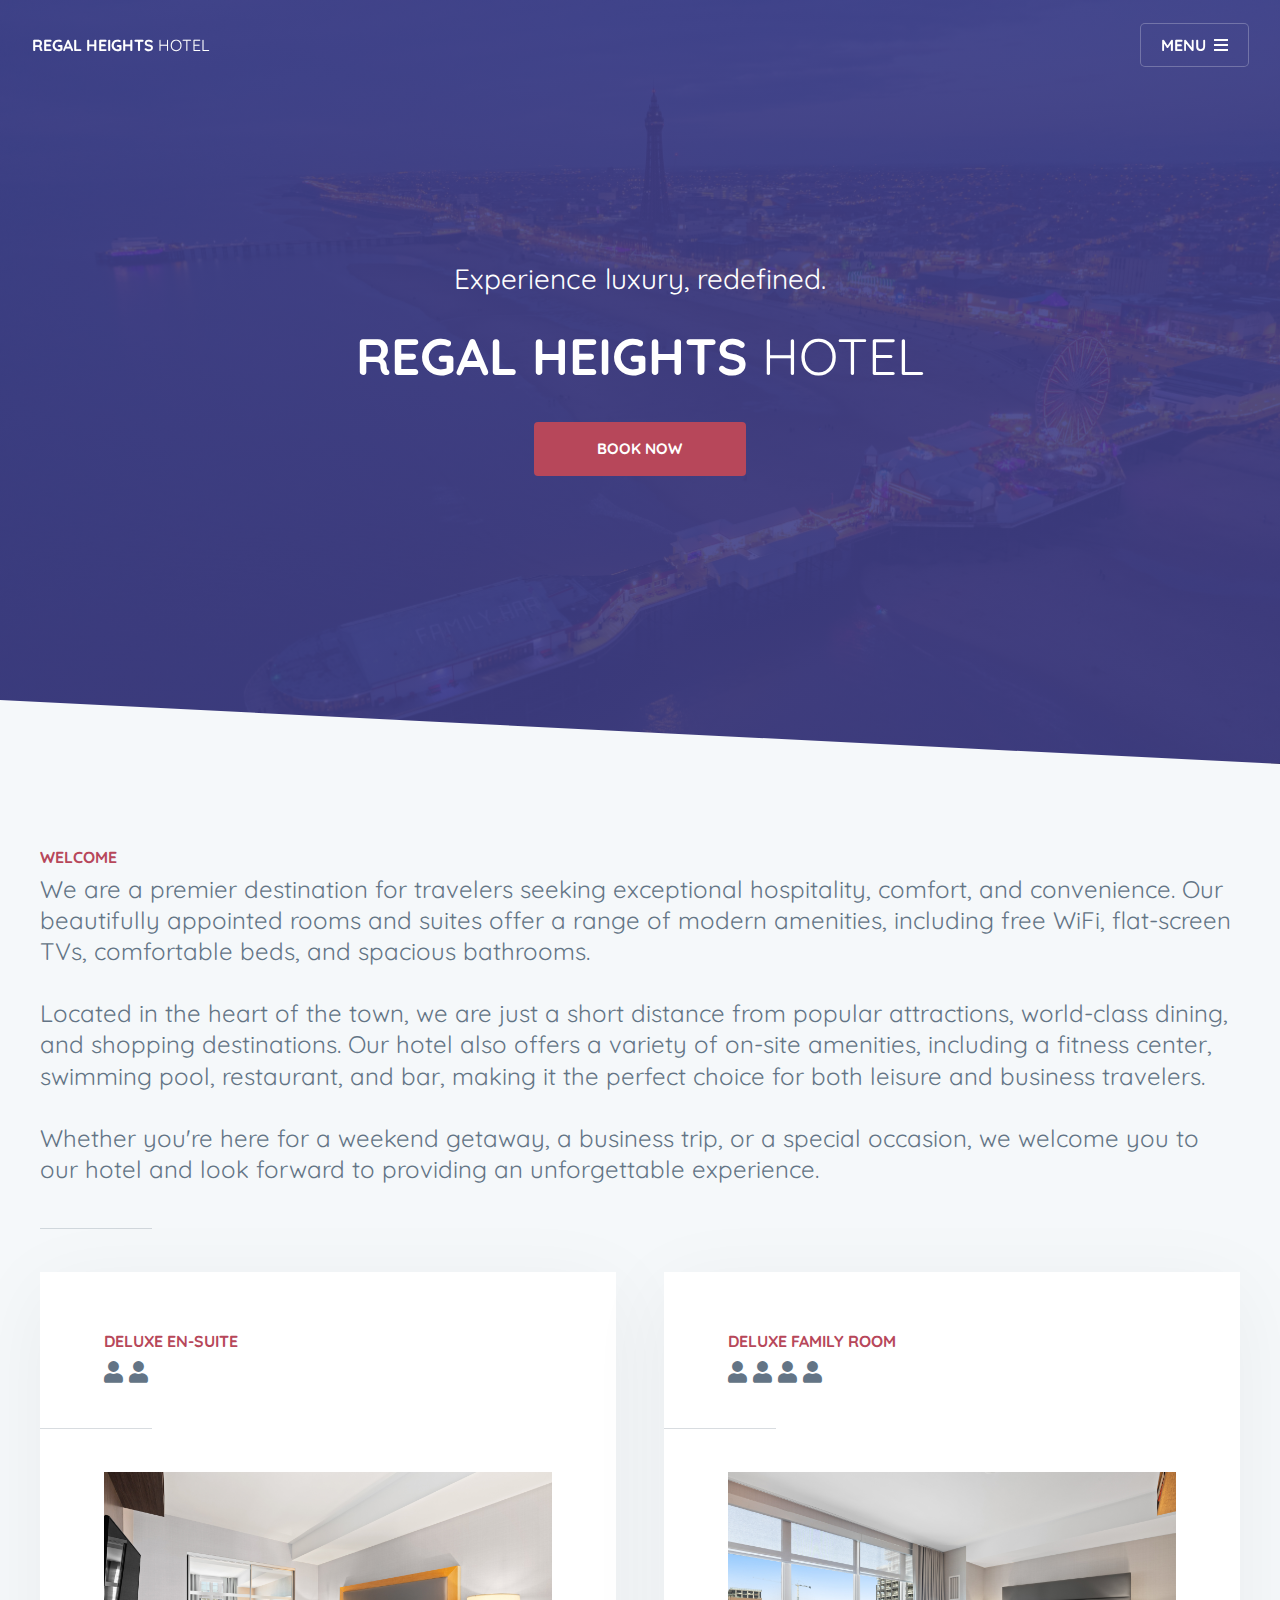
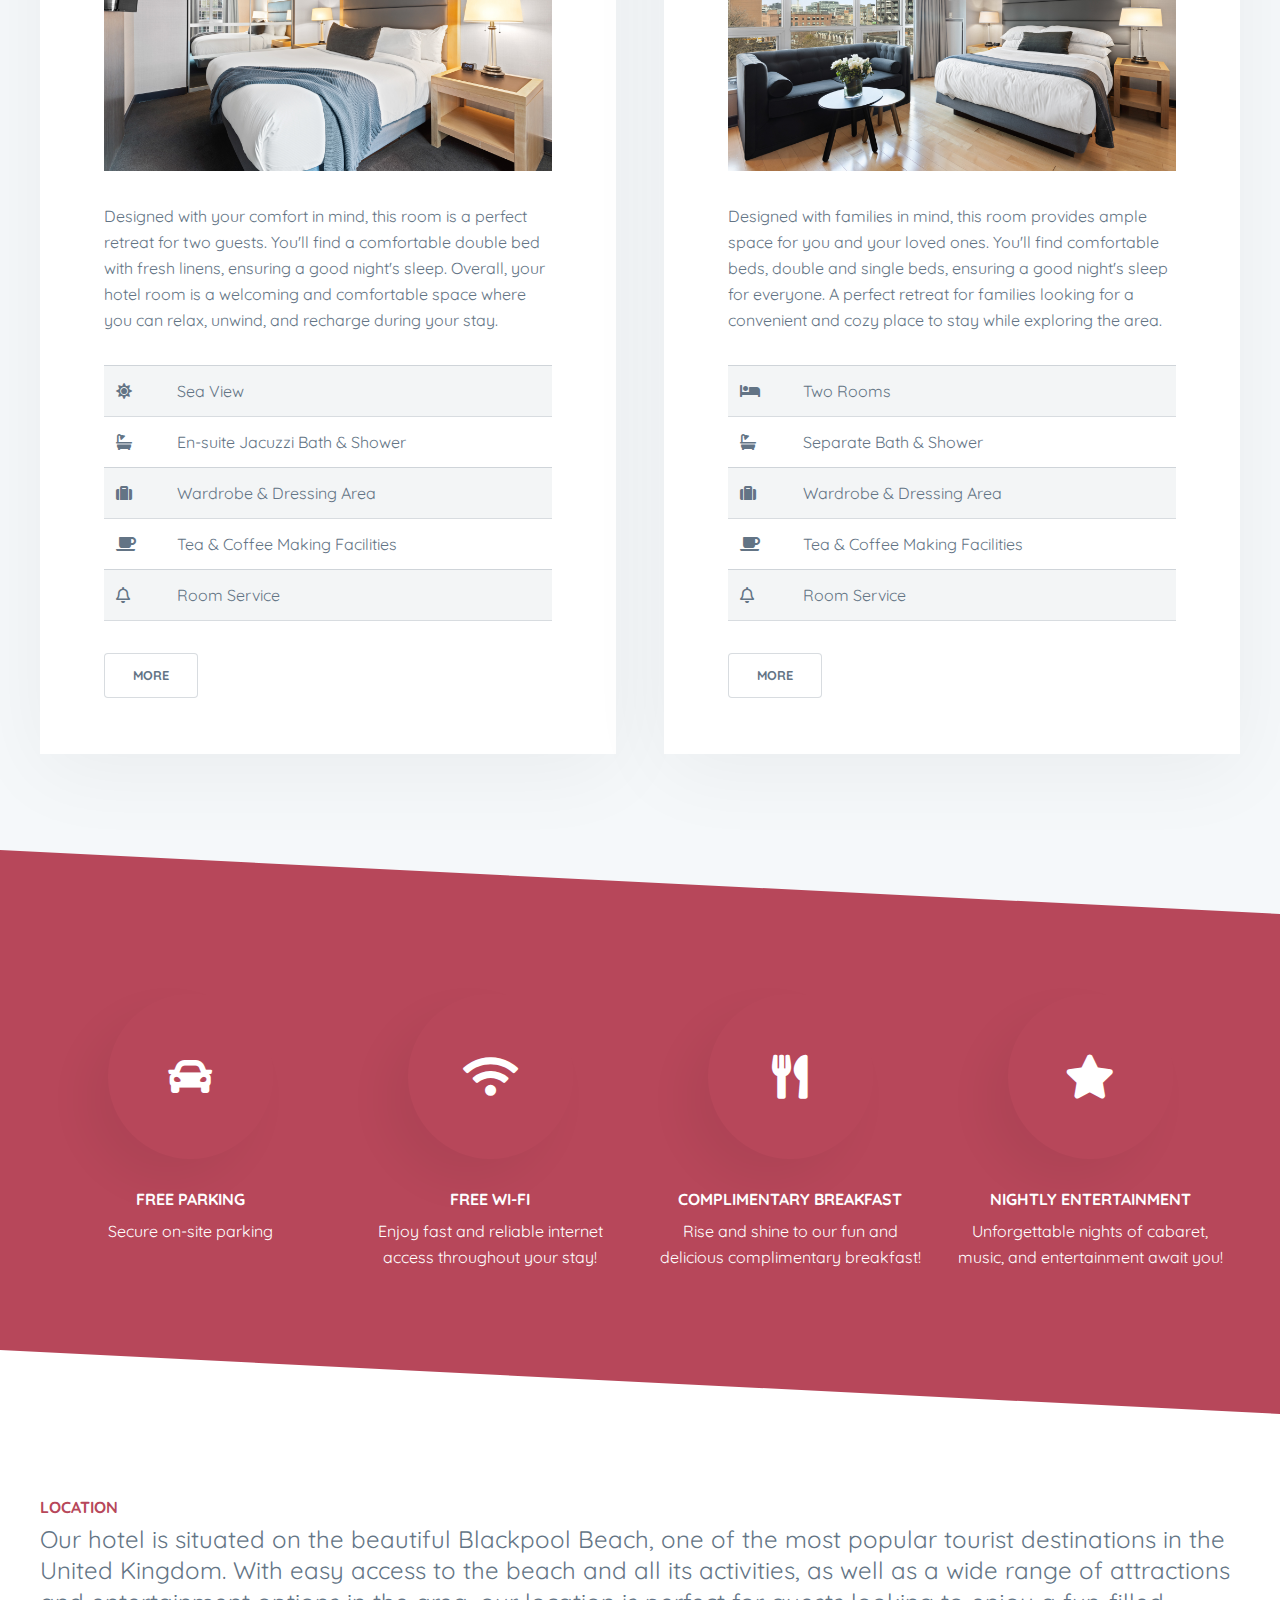
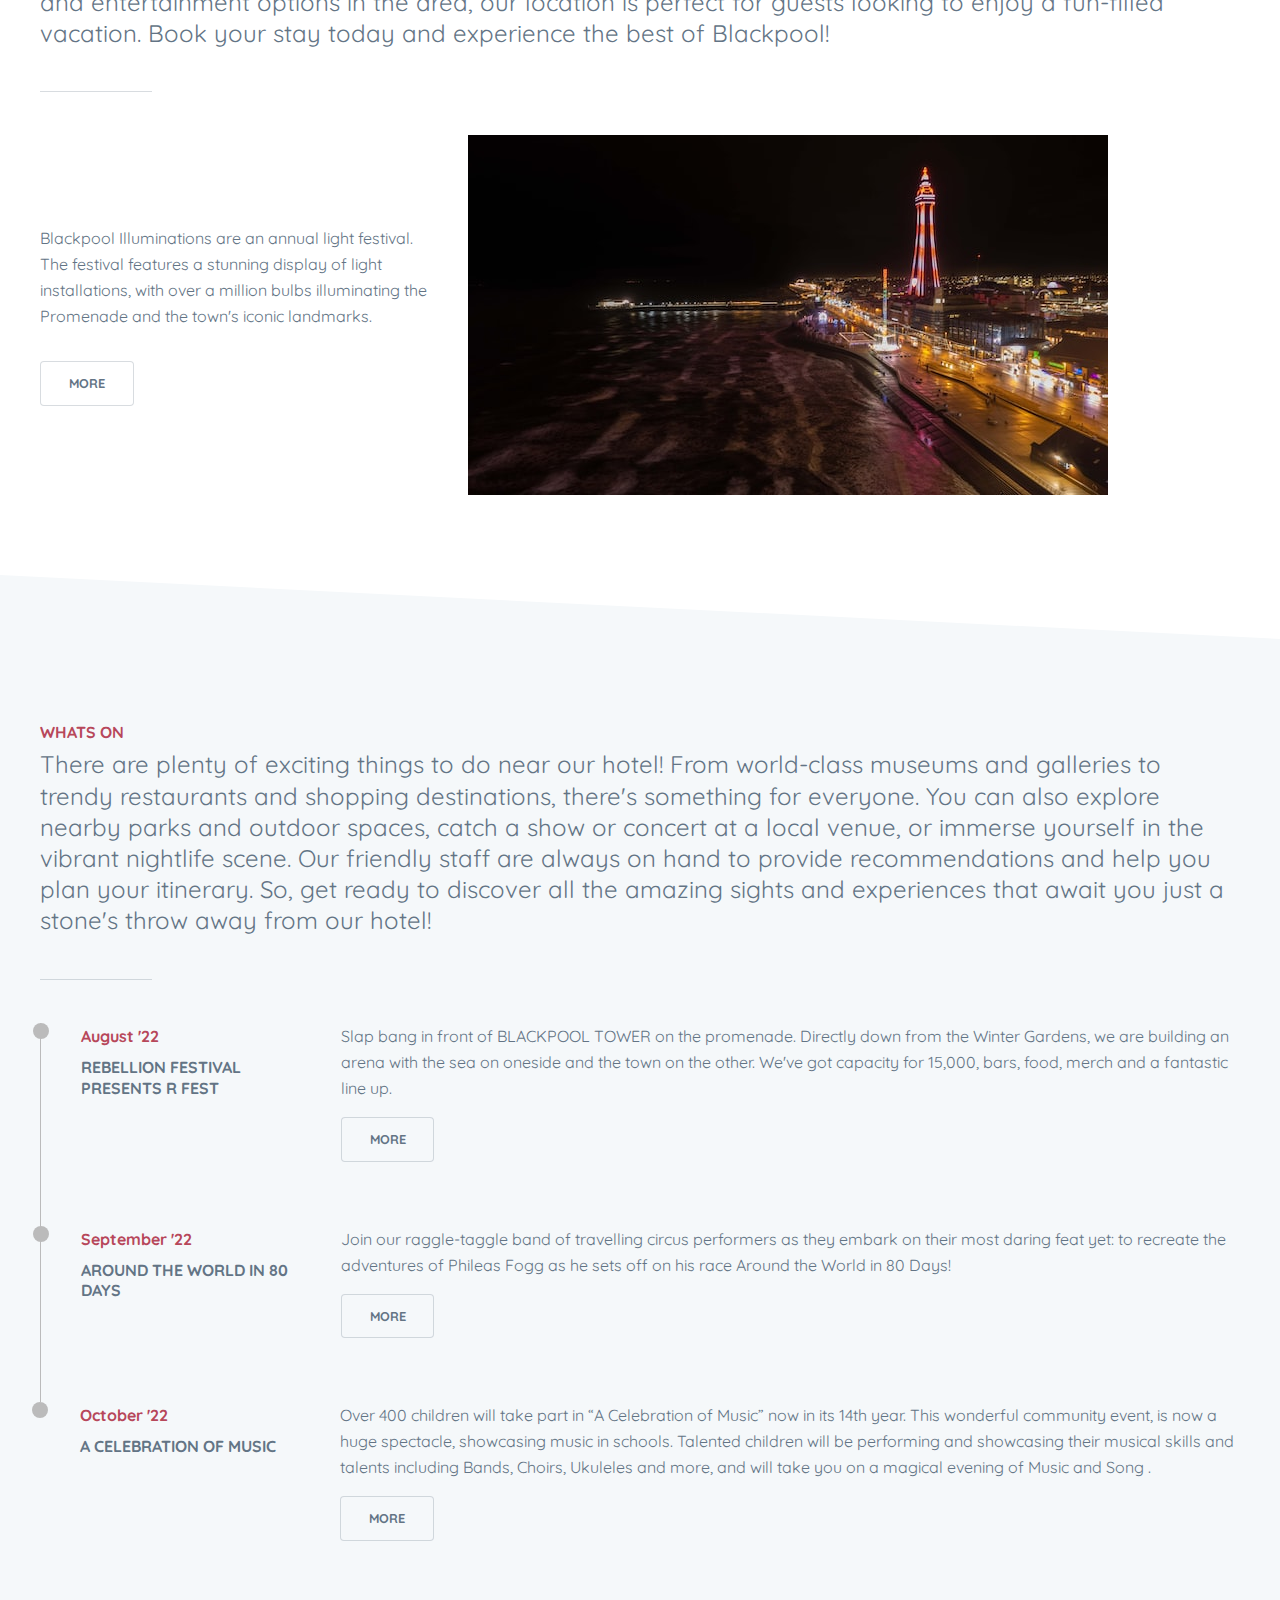
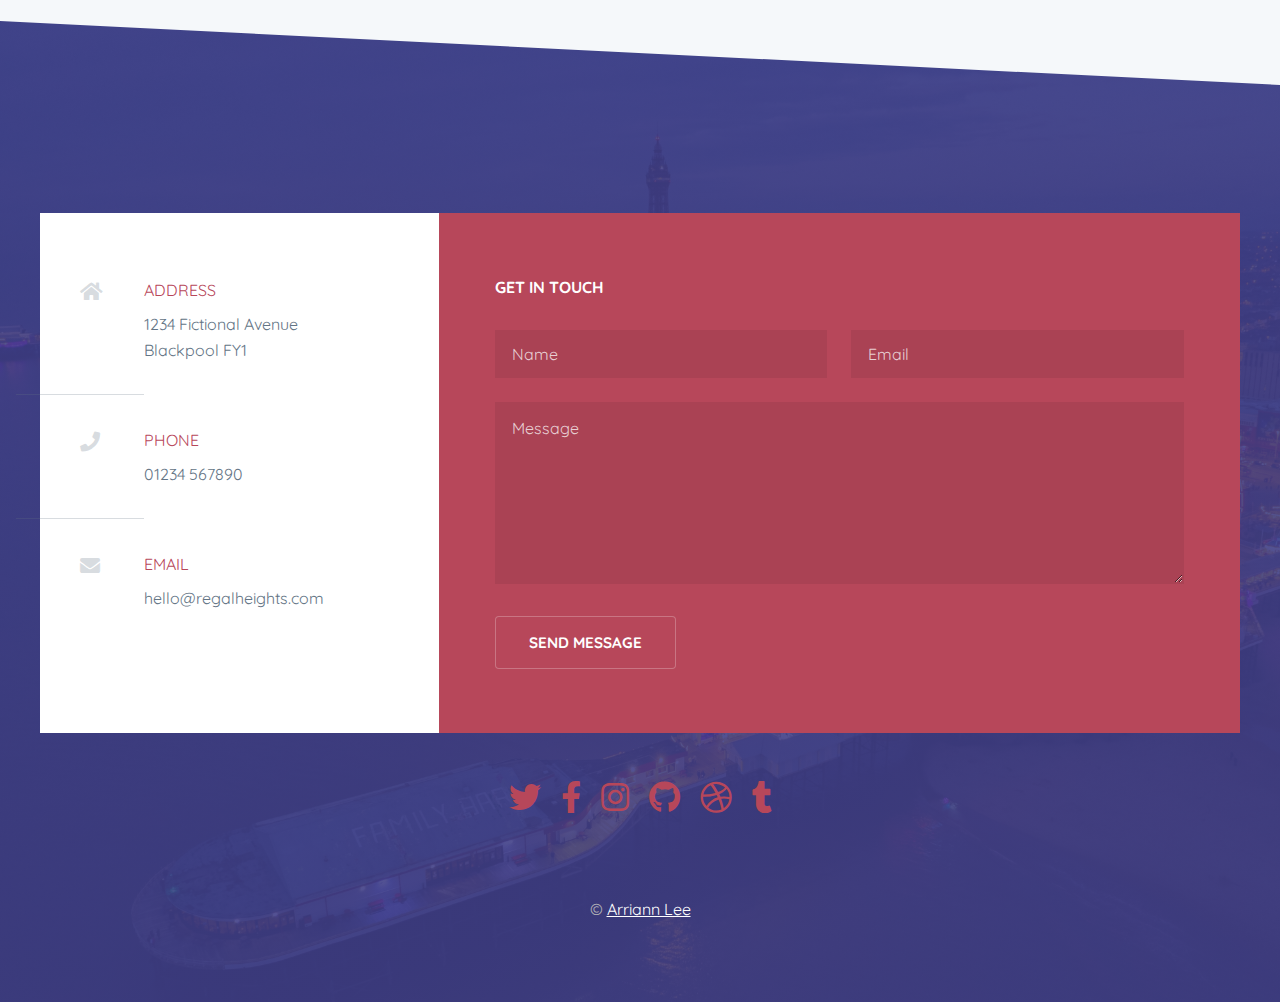
==== index.html @ 554de5b3 "Problem with original commit, updated" ====
<!DOCTYPE HTML>
<html>
	<head>
		<title>Regal Heights Hotel</title>
		<meta charset="utf-8" />
		<meta name="viewport" content="width=device-width, initial-scale=1, user-scalable=no" />
        <meta name="description" content="Discover the ultimate luxury escape at the Regla Heights Hotel. Immerse yourself in the comfort of our spacious rooms, indulge in world-class dining experiences, and unwind in our serene spa. Located in the heart of Blackpool, our hotel offers easy access to local attractions and landmarks. Book your stay today and let us create a memorable experience for you.">
        <link rel="apple-touch-icon" sizes="180x180" href="images/favicon_regalhotel/apple-touch-icon.png">
        <link rel="icon" type="image/png" sizes="32x32" href="images/favicon_regalhotel/favicon-32x32.png">
        <link rel="icon" type="image/png" sizes="16x16" href="images/favicon_regalhotel/favicon-16x16.png">
        <link rel="manifest" href="/site.webmanifest">
		<link rel="stylesheet" href="assets/css/main.css" />
	</head>
	<body class="is-preload">

		<!-- Page wrapper -->
			<div id="page-wrapper">

				<!-- Header -->
					<header id="header" class="alt">
						<span class="logo"><a href="index.html">REGAL HEIGHTS</a> <span>hotel</span></span>
						<a href="#menu">Menu</a>
					</header>

				<!-- Nav -->
					<nav id="menu">
						<div class="inner">
							<h2>Menu</h2>
							<ul class="links">
								<li><a href="index.html">Home</a></li>
								<li><a href="rooms.html">Rooms</a></li>
								<li><a href="#footer">Contact</a></li>
							</ul>
							<a class="close">Close</a>
						</div>
					</nav>

				<!-- Banner -->
					<section id="banner">
						<div class="inner">
							<p>Experience luxury, redefined.</p>
                            <h1><span class="logoStrong">REGAL HEIGHTS</span> HOTEL</h1>
							<ul class="actions special">
								<li><a href="rooms.html" class="button large primary scrolly">Book Now</a></li>
							</ul>
						</div>
					</section>
                    
				<!-- One -->
					<section id="one" class="wrapper style2">
						<div class="inner">
                            <div class="inner">
							<header class="major">
								<p>Welcome</p>
								<h2>We are a premier destination for travelers seeking exceptional hospitality, comfort, 
                                and convenience. Our beautifully appointed rooms and suites offer a range of modern amenities,
                                including free WiFi, flat-screen TVs, comfortable beds, and spacious bathrooms.
                                <br />
                                <br />
                                Located in the heart of the town, we are just a short distance from popular attractions, 
                                world-class dining, and shopping destinations. Our hotel also offers a variety of on-site 
                                amenities, including a fitness center, swimming pool, restaurant, and bar, making it the perfect 
                                choice for both leisure and business travelers.
                                <br />
                                <br />
                                Whether you're here for a weekend getaway, a business trip, or a special occasion, we welcome
                                you to our hotel and look forward to providing an unforgettable experience.</h2>
							</header>
							<section class="spotlights">
								<article>
									<header class="major">
										<p>Deluxe en-suite</p>
										<h3><span class="icon solid fa-user"></span> <span class="icon solid fa-user"></span></h3>
									</header>
                                    <div class="col-4"><span class="image fit"><img src="images/doublebedroom.jpg" alt="" /></span></div>
									<p>Designed with your comfort in mind, this room is a perfect retreat for two guests. You'll find a comfortable double bed with fresh linens, ensuring a good night's sleep. Overall, your hotel room is a welcoming and comfortable space where you can relax, unwind, and recharge during your stay.</p>
									<table>
                                        <tbody>
                                            <tr>
                                                <td><span class="icon solid fa-sun"></span></td>
                                                <td>Sea View</td>
                                                <td></td>
                                            </tr>
                                            <tr>
                                                <td><span class="icon solid fa-bath"></span></td>
                                                <td>En-suite Jacuzzi Bath & Shower</td>
                                                <td></td>
                                            </tr>
                                            <tr>
                                                <td><span class="icon solid fa-suitcase"></span></td>
                                                <td>Wardrobe & Dressing Area</td>
                                                <td></td>
                                            </tr>
                                            <tr>
                                                <td><span class="icon solid fa-coffee"></span></td>
                                                <td>Tea & Coffee Making Facilities</td>
                                                <td></td>
                                            </tr>
                                            <tr>
                                                <td><span class="icon regular fa-bell"></span></td>
                                                <td>Room Service</td>
                                                <td></td>
                                            </tr>
                                        </tbody>
                                    </table>
                                    <ul class="actions">
										<li><a href="#" class="button">More</a></li>
									</ul>
								</article>
                                <article>
									<header class="major">
										<p>Deluxe Family Room</p>
										<h3><span class="icon solid fa-user"></span> <span class="icon solid fa-user"></span> <span class="icon solid fa-user"></span> <span class="icon solid fa-user"></span></h3>
									</header>
                                    <div class="col-4"><span class="image fit"><img src="images/familybedroom.jpg" alt="" /></span></div>

									<p>Designed with families in mind, this room provides ample space for you and your loved ones. You'll find comfortable beds, double and single beds, ensuring a good night's sleep for everyone. A perfect retreat for families looking for a convenient and cozy place to stay while exploring the area.</p>
									<table>
                                        <tbody>
                                            <tr>
                                                <td><span class="icon solid fa-bed"></span></td>
                                                <td>Two Rooms</td>
                                                <td></td>
                                            </tr>
                                            <tr>
                                                <td><span class="icon solid fa-bath"></span></td>
                                                <td>Separate Bath & Shower</td>
                                                <td></td>
                                            </tr>
                                            <tr>
                                                <td><span class="icon solid fa-suitcase"></span></td>
                                                <td>Wardrobe & Dressing Area</td>
                                                <td></td>
                                            </tr>
                                            <tr>
                                                <td><span class="icon solid fa-coffee"></span></td>
                                                <td>Tea & Coffee Making Facilities</td>
                                                <td></td>
                                            </tr>
                                            <tr>
                                                <td><span class="icon regular fa-bell"></span></td>
                                                <td>Room Service</td>
                                                <td></td>
                                            </tr>
                                        </tbody>
                                    </table>
                                    <ul class="actions">
										<li><a href="#" class="button">More</a></li>
									</ul>
								</article>
							</section>
						</div>
					</section>

				<!-- Two -->
					<section id="two" class="wrapper style1 special">
						<div class="inner">
							<ul class="features">
								<li>
									<span class="icon major solid fa-car"></span>
									<h4>Free Parking</h4>
									<p>Secure on-site parking</p>
								</li>
								<li>
									<span class="icon major solid fa-wifi"></span>
									<h4>Free WI-FI</h4>
									<p>Enjoy fast and reliable internet access throughout your stay!</p>
								</li>
								<li>
									<span class="icon major solid fa-utensils"></span>
									<h4>Complimentary Breakfast</h4>
									<p>Rise and shine to our fun and delicious complimentary breakfast!</p>
								</li>
								<li>
									<span class="icon major solid fa-star"></span>
									<h4>Nightly Entertainment</h4>
									<p>Unforgettable nights of cabaret, music, and entertainment await you!</p>
							</ul>
						</div>
					</section>

				<!-- Three -->
					<section id="three" class="wrapper">
						<div class="inner">
							<header class="major alt">
								<p>Location</p>
								<h2>Our hotel is situated on the beautiful Blackpool Beach, one of the most popular tourist destinations in the United Kingdom. With easy access to the beach and all its activities, as well as a wide range of attractions and entertainment options in the area, our location is perfect for guests looking to enjoy a fun-filled vacation. Book your stay today and experience the best of Blackpool!</h2>
							</header>
							<section class="posts">
								<article>
									<span class="image "><img src="images/illuminations.jpg" alt=""></span>
									<div class="content">
										<p>Blackpool Illuminations are an annual light festival. The festival features a stunning display of light installations, with over a million bulbs illuminating the Promenade and the town's iconic landmarks.</p>
										<ul class="actions">
											<li><a href="#" class="button">More</a></li>
										</ul>
									</div>
								</article>
							</section>
						</div>
					</section>

				<!-- Four -->
					<section id="four" class="wrapper style2 alt">
						<div class="inner">
							<header class="major">
								<p>WHATS ON</p>
								<h2>There are plenty of exciting things to do near our hotel! From world-class museums and galleries to trendy restaurants and shopping destinations, there's something for everyone. You can also explore nearby parks and outdoor spaces, catch a show or concert at a local venue, or immerse yourself in the vibrant nightlife scene. Our friendly staff are always on hand to provide recommendations and help you plan your itinerary. So, get ready to discover all the amazing sights and experiences that await you just a stone's throw away from our hotel!</h2>
							</header>
							<section class="timeline">
								<section>
									<header>
										<p>August '22</p>
										<h4>Rebellion Festival Presents R Fest</h4>
									</header>
									<div class="content">
										<p>Slap bang in front of BLACKPOOL TOWER on the promenade. Directly down from the Winter Gardens, we are building an arena with the sea on oneside and the town on the other. We've got capacity for 15,000, bars, food, merch and a fantastic line up.</p>
										<ul class="actions">
											<li><a href="#" class="button">More</a></li>
										</ul>
									</div>
								</section>
								<section>
									<header>
										<p>September '22</p>
										<h4>Around the World in 80 Days</h4>
									</header>
									<div class="content">
										<p>Join our raggle-taggle band of travelling circus performers as they embark on their most daring feat yet: to recreate the adventures of Phileas Fogg as he sets off on his race Around the World in 80 Days!</p>
										<ul class="actions">
											<li><a href="#" class="button">More</a></li>
										</ul>
									</div>
								</section>
								<section>
									<header>
										<p>October '22</p>
										<h4>A Celebration of Music</h4>
									</header>
									<div class="content">
										<p>Over 400 children will take part in “A Celebration of Music” now in its 14th year. This wonderful community event, is now a huge spectacle, showcasing music in schools. Talented children will be performing and showcasing their musical skills and talents including Bands, Choirs, Ukuleles and more, and will take you on a magical evening of Music and Song .</p>
										<ul class="actions">
											<li><a href="#" class="button">More</a></li>
										</ul>
									</div>
								</section>
							</section>
						</div>
					</section>

				<!-- Footer -->
					<footer id="footer">
						<div class="inner">
							<ul class="contact">
								<li class="icon solid fa-home">
									<strong>Address</strong>
									1234 Fictional Avenue<br>Blackpool FY1 
								</li>
								<li class="icon solid fa-phone">
									<strong>Phone</strong>
									01234 567890
								</li>
								<li class="icon solid fa-envelope">
									<strong>Email</strong>
									hello@regalheights.com
								</li>
							</ul>
							<form action="#" method="post">
								<h4>Get in touch</h4>
								<div class="fields">
									<div class="field half">
										<label for="name">Name</label>
										<input name="name" id="name" type="text" placeholder="Name">
									</div>
									<div class="field half">
										<label for="email">Email</label>
										<input name="email" id="email" type="email" placeholder="Email">
									</div>
									<div class="field">
										<label for="message">Message</label>
										<textarea name="message" id="message" rows="6" placeholder="Message"></textarea>
									</div>
								</div>
								<ul class="actions">
									<li><input value="Send Message" class="button large" type="submit"></li>
								</ul>
							</form>
						</div>
                        <section class="inner center">
                            <ul class="icons">
                                <li><a href="#" class="icon brands fa-twitter"><span class="label">Twitter</span></a></li>
                                <li><a href="#" class="icon brands fa-facebook-f"><span class="label">Facebook</span></a></li>
                                <li><a href="#" class="icon brands fa-instagram"><span class="label">Instagram</span></a></li>
                                <li><a href="#" class="icon brands fa-github"><span class="label">Github</span></a></li>
                                <li><a href="#" class="icon brands fa-dribbble"><span class="label">Dribbble</span></a></li>
                                <li><a href="#" class="icon brands fa-tumblr"><span class="label">Tumblr</span></a></li>
                            </ul>                            
                        </section>
						<div class="copyright">
							&copy; <a href="https://www.arriannlee.com" class="copywrightColor">Arriann Lee</a>
						</div>
					</footer>
			</div>

		<!-- Scripts -->
			<script src="assets/js/jquery.min.js"></script>
			<script src="assets/js/browser.min.js"></script>
			<script src="assets/js/breakpoints.min.js"></script>
			<script src="assets/js/util.js"></script>
			<script src="assets/js/jquery.scrollex.min.js"></script>
			<script src="assets/js/jquery.scrolly.min.js"></script>
			<script src="assets/js/main.js"></script>

	</body>
</html>
<!-- Photo by <a href="https://unsplash.com/@markmcneillphotography?utm_source=unsplash&utm_medium=referral&utm_content=creditCopyText">Mark mc neill</a> on <a href="https://unsplash.com/s/photos/blackpool-iluminations?utm_source=unsplash&utm_medium=referral&utm_content=creditCopyText">Unsplash</a> -->
---- assets/css/main.css ----
@import url(fontawesome-all.min.css);
@import url("https://fonts.googleapis.com/css?family=Quicksand:400,700");

/*
	Atmosphere by Pixelarity
	pixelarity.com | hello@pixelarity.com
	License: pixelarity.com/license
*/

html, body, div, span, applet, object,
iframe, h1, h2, h3, h4, h5, h6, p, blockquote,
pre, a, abbr, acronym, address, big, cite,
code, del, dfn, em, img, ins, kbd, q, s, samp,
small, strike, strong, sub, sup, tt, var, b,
u, i, center, dl, dt, dd, ol, ul, li, fieldset,
form, label, legend, table, caption, tbody,
tfoot, thead, tr, th, td, article, aside,
canvas, details, embed, figure, figcaption,
footer, header, hgroup, menu, nav, output, ruby,
section, summary, time, mark, audio, video {
	margin: 0;
	padding: 0;
	border: 0;
	font-size: 100%;
	font: inherit;
	vertical-align: baseline;}

article, aside, details, figcaption, figure,
footer, header, hgroup, menu, nav, section {
	display: block;}

body {
	line-height: 1;
}

ol, ul {
	list-style: none;
}

blockquote, q {
	quotes: none;
}

	blockquote:before, blockquote:after, q:before, q:after {
		content: '';
		content: none;
	}

table {
	border-collapse: collapse;
	border-spacing: 0;
}

body {
	-webkit-text-size-adjust: none;
}

mark {
	background-color: transparent;
	color: inherit;
}

input::-moz-focus-inner {
	border: 0;
	padding: 0;
}

input, select, textarea {
	-moz-appearance: none;
	-webkit-appearance: none;
	-ms-appearance: none;
	appearance: none;
}

/* Basic */

	@-ms-viewport {
		width: device-width;
	}

	body {
		-ms-overflow-style: scrollbar;
	}

	@media screen and (max-width: 480px) {

		html, body {
			min-width: 320px;
		}

	}

	html {
		box-sizing: border-box;
	}

	*, *:before, *:after {
		box-sizing: inherit;
	}

	body {
		background: #fff;
	}

		body.is-preload *, body.is-preload *:before, body.is-preload *:after {
			-moz-animation: none !important;
			-webkit-animation: none !important;
			-ms-animation: none !important;
			animation: none !important;
			-moz-transition: none !important;
			-webkit-transition: none !important;
			-ms-transition: none !important;
			transition: none !important;
		}

/* Type */

	body {
		background-color: #fff;
		color: #637485;
	}

	body, input, select, textarea {
		font-family: "Quicksand", Helvetica, sans-serif;
		font-size: 14pt;
		font-weight: 400;
		line-height: 1.625;
	}

		@media screen and (max-width: 1680px) {

			body, input, select, textarea {
				font-size: 12pt;
			}

		}

		@media screen and (max-width: 1280px) {

			body, input, select, textarea {
				font-size: 12pt;
			}

		}

		@media screen and (max-width: 980px) {

			body, input, select, textarea {
				font-size: 12pt;
			}

		}

		@media screen and (max-width: 736px) {

			body, input, select, textarea {
				font-size: 12pt;
			}

		}

		@media screen and (max-width: 480px) {

			body, input, select, textarea {
				font-size: 12pt;
			}

		}

		@media screen and (max-width: 360px) {

			body, input, select, textarea {
				font-size: 11pt;
			}

		}

	a {
		text-decoration: underline;
	}

		a:hover {
			text-decoration: none;
		}

	strong, b, {
		font-weight: 700;
	}

    .logoStrong{
        font-weight: bold;
    }

	em, i {
		font-style: italic;
	}

	p {
		margin: 0 0 2em 0;
	}

	h1, h2, h3, h4, h5, h6 {
		line-height: 1.3;
		margin: 0 0 1em 0;
	}

		h1 a, h2 a, h3 a, h4 a, h5 a, h6 a {
			color: inherit;
			text-decoration: none;
		}

	h1 {
		font-size: 1.75em;
	}

	h2 {
		font-size: 1.5em;
	}

	h3 {
		font-size: 1.35em;
	}

	h4 {
		font-size: 1em;
	}

	h5 {
		font-size: 0.9em;
	}

	h6 {
		font-size: 0.7em;
	}

	sub {
		font-size: 0.8em;
		position: relative;
		top: 0.5em;
	}

	sup {
		font-size: 0.8em;
		position: relative;
		top: -0.5em;
	}

	blockquote {
		border-left: solid 4px;
		font-style: italic;
		margin: 0 0 2em 0;
		padding: 0.5em 0 0.5em 2em;
	}

	code {
		border-radius: 4px;
		border: solid 1px;
		font-family: "Courier New", monospace;
		font-size: 0.9em;
		margin: 0 0.25em;
		padding: 0.25em 0.65em;
	}

	pre {
		-webkit-overflow-scrolling: touch;
		font-family: "Courier New", monospace;
		font-size: 0.9em;
		margin: 0 0 2em 0;
	}

		pre code {
			display: block;
			line-height: 1.75;
			padding: 1em 1.5em;
			overflow-x: auto;
		}

	hr {
		border: 0;
		border-bottom: solid 1px;
		margin: 2em 0;
	}

		hr.major {
			margin: 3em 0;
		}

	.align-left {
		text-align: left;
	}

	.align-center {
		text-align: center;
	}

	.align-right {
		text-align: right;
	}

	@media screen and (max-width: 736px) {

		h1 {
			font-size: 1.75em;
		}

		h2 {
			font-size: 1.5em;
		}

		h3 {
			font-size: 1.25em;
		}

	}

	input, select, textarea {
		color: #637485;
	}

	a {
		color: #b7475a;
	}

	strong, b {
		color: #637485;
	}

	h1, h2, h3, h4, h5, h6 {
		color: #637485;
	}

	blockquote {
		border-left-color: rgba(99, 116, 133, 0.25);
	}

	code {
		background: rgba(99, 116, 133, 0.075);
		border-color: rgba(99, 116, 133, 0.25);
	}

	hr {
		border-bottom-color: rgba(99, 116, 133, 0.25);
	}

/* Row */

	.row {
		display: flex;
		flex-wrap: wrap;
		box-sizing: border-box;
		align-items: stretch;
	}

		.row > * {
			box-sizing: border-box;
		}

		.row.gtr-uniform > * > :last-child {
			margin-bottom: 0;
		}

		.row.aln-left {
			justify-content: flex-start;
		}

		.row.aln-center {
			justify-content: center;
		}

		.row.aln-right {
			justify-content: flex-end;
		}

		.row.aln-top {
			align-items: flex-start;
		}

		.row.aln-middle {
			align-items: center;
		}

		.row.aln-bottom {
			align-items: flex-end;
		}

		.row > .imp {
			order: -1;
		}

		.row > .col-1 {
			width: 8.33333%;
		}

		.row > .off-1 {
			margin-left: 8.33333%;
		}

		.row > .col-2 {
			width: 16.66667%;
		}

		.row > .off-2 {
			margin-left: 16.66667%;
		}

		.row > .col-3 {
			width: 25%;
		}

		.row > .off-3 {
			margin-left: 25%;
		}

		.row > .col-4 {
			width: 33.33333%;
		}

		.row > .off-4 {
			margin-left: 33.33333%;
		}

		.row > .col-5 {
			width: 41.66667%;
		}

		.row > .off-5 {
			margin-left: 41.66667%;
		}

		.row > .col-6 {
			width: 50%;
		}

		.row > .off-6 {
			margin-left: 50%;
		}

		.row > .col-7 {
			width: 58.33333%;
		}

		.row > .off-7 {
			margin-left: 58.33333%;
		}

		.row > .col-8 {
			width: 66.66667%;
		}

		.row > .off-8 {
			margin-left: 66.66667%;
		}

		.row > .col-9 {
			width: 75%;
		}

		.row > .off-9 {
			margin-left: 75%;
		}

		.row > .col-10 {
			width: 83.33333%;
		}

		.row > .off-10 {
			margin-left: 83.33333%;
		}

		.row > .col-11 {
			width: 91.66667%;
		}

		.row > .off-11 {
			margin-left: 91.66667%;
		}

		.row > .col-12 {
			width: 100%;
		}

		.row > .off-12 {
			margin-left: 100%;
		}

		.row.gtr-0 {
			margin-top: 0;
			margin-left: 0em;
		}

			.row.gtr-0 > * {
				padding: 0 0 0 0em;
			}

			.row.gtr-0.gtr-uniform {
				margin-top: 0em;
			}

				.row.gtr-0.gtr-uniform > * {
					padding-top: 0em;
				}

		.row.gtr-25 {
			margin-top: 0;
			margin-left: -0.5em;
		}

			.row.gtr-25 > * {
				padding: 0 0 0 0.5em;
			}

			.row.gtr-25.gtr-uniform {
				margin-top: -0.5em;
			}

				.row.gtr-25.gtr-uniform > * {
					padding-top: 0.5em;
				}

		.row.gtr-50 {
			margin-top: 0;
			margin-left: -1em;
		}

			.row.gtr-50 > * {
				padding: 0 0 0 1em;
			}

			.row.gtr-50.gtr-uniform {
				margin-top: -1em;
			}

				.row.gtr-50.gtr-uniform > * {
					padding-top: 1em;
				}

		.row {
			margin-top: 0;
			margin-left: -2em;
		}

			.row > * {
				padding: 0 0 0 2em;
			}

			.row.gtr-uniform {
				margin-top: -2em;
			}

				.row.gtr-uniform > * {
					padding-top: 2em;
				}

		.row.gtr-150 {
			margin-top: 0;
			margin-left: -3em;
		}

			.row.gtr-150 > * {
				padding: 0 0 0 3em;
			}

			.row.gtr-150.gtr-uniform {
				margin-top: -3em;
			}

				.row.gtr-150.gtr-uniform > * {
					padding-top: 3em;
				}

		.row.gtr-200 {
			margin-top: 0;
			margin-left: -4em;
		}

			.row.gtr-200 > * {
				padding: 0 0 0 4em;
			}

			.row.gtr-200.gtr-uniform {
				margin-top: -4em;
			}

				.row.gtr-200.gtr-uniform > * {
					padding-top: 4em;
				}

		@media screen and (max-width: 1680px) {

			.row {
				display: flex;
				flex-wrap: wrap;
				box-sizing: border-box;
				align-items: stretch;
			}

				.row > * {
					box-sizing: border-box;
				}

				.row.gtr-uniform > * > :last-child {
					margin-bottom: 0;
				}

				.row.aln-left {
					justify-content: flex-start;
				}

				.row.aln-center {
					justify-content: center;
				}

				.row.aln-right {
					justify-content: flex-end;
				}

				.row.aln-top {
					align-items: flex-start;
				}

				.row.aln-middle {
					align-items: center;
				}

				.row.aln-bottom {
					align-items: flex-end;
				}

				.row > .imp-xlarge {
					order: -1;
				}

				.row > .col-1-xlarge {
					width: 8.33333%;
				}

				.row > .off-1-xlarge {
					margin-left: 8.33333%;
				}

				.row > .col-2-xlarge {
					width: 16.66667%;
				}

				.row > .off-2-xlarge {
					margin-left: 16.66667%;
				}

				.row > .col-3-xlarge {
					width: 25%;
				}

				.row > .off-3-xlarge {
					margin-left: 25%;
				}

				.row > .col-4-xlarge {
					width: 33.33333%;
				}

				.row > .off-4-xlarge {
					margin-left: 33.33333%;
				}

				.row > .col-5-xlarge {
					width: 41.66667%;
				}

				.row > .off-5-xlarge {
					margin-left: 41.66667%;
				}

				.row > .col-6-xlarge {
					width: 50%;
				}

				.row > .off-6-xlarge {
					margin-left: 50%;
				}

				.row > .col-7-xlarge {
					width: 58.33333%;
				}

				.row > .off-7-xlarge {
					margin-left: 58.33333%;
				}

				.row > .col-8-xlarge {
					width: 66.66667%;
				}

				.row > .off-8-xlarge {
					margin-left: 66.66667%;
				}

				.row > .col-9-xlarge {
					width: 75%;
				}

				.row > .off-9-xlarge {
					margin-left: 75%;
				}

				.row > .col-10-xlarge {
					width: 83.33333%;
				}

				.row > .off-10-xlarge {
					margin-left: 83.33333%;
				}

				.row > .col-11-xlarge {
					width: 91.66667%;
				}

				.row > .off-11-xlarge {
					margin-left: 91.66667%;
				}

				.row > .col-12-xlarge {
					width: 100%;
				}

				.row > .off-12-xlarge {
					margin-left: 100%;
				}

				.row.gtr-0 {
					margin-top: 0;
					margin-left: 0em;
				}

					.row.gtr-0 > * {
						padding: 0 0 0 0em;
					}

					.row.gtr-0.gtr-uniform {
						margin-top: 0em;
					}

						.row.gtr-0.gtr-uniform > * {
							padding-top: 0em;
						}

				.row.gtr-25 {
					margin-top: 0;
					margin-left: -0.5em;
				}

					.row.gtr-25 > * {
						padding: 0 0 0 0.5em;
					}

					.row.gtr-25.gtr-uniform {
						margin-top: -0.5em;
					}

						.row.gtr-25.gtr-uniform > * {
							padding-top: 0.5em;
						}

				.row.gtr-50 {
					margin-top: 0;
					margin-left: -1em;
				}

					.row.gtr-50 > * {
						padding: 0 0 0 1em;
					}

					.row.gtr-50.gtr-uniform {
						margin-top: -1em;
					}

						.row.gtr-50.gtr-uniform > * {
							padding-top: 1em;
						}

				.row {
					margin-top: 0;
					margin-left: -2em;
				}

					.row > * {
						padding: 0 0 0 2em;
					}

					.row.gtr-uniform {
						margin-top: -2em;
					}

						.row.gtr-uniform > * {
							padding-top: 2em;
						}

				.row.gtr-150 {
					margin-top: 0;
					margin-left: -3em;
				}

					.row.gtr-150 > * {
						padding: 0 0 0 3em;
					}

					.row.gtr-150.gtr-uniform {
						margin-top: -3em;
					}

						.row.gtr-150.gtr-uniform > * {
							padding-top: 3em;
						}

				.row.gtr-200 {
					margin-top: 0;
					margin-left: -4em;
				}

					.row.gtr-200 > * {
						padding: 0 0 0 4em;
					}

					.row.gtr-200.gtr-uniform {
						margin-top: -4em;
					}

						.row.gtr-200.gtr-uniform > * {
							padding-top: 4em;
						}

		}

		@media screen and (max-width: 1280px) {

			.row {
				display: flex;
				flex-wrap: wrap;
				box-sizing: border-box;
				align-items: stretch;
			}

				.row > * {
					box-sizing: border-box;
				}

				.row.gtr-uniform > * > :last-child {
					margin-bottom: 0;
				}

				.row.aln-left {
					justify-content: flex-start;
				}

				.row.aln-center {
					justify-content: center;
				}

				.row.aln-right {
					justify-content: flex-end;
				}

				.row.aln-top {
					align-items: flex-start;
				}

				.row.aln-middle {
					align-items: center;
				}

				.row.aln-bottom {
					align-items: flex-end;
				}

				.row > .imp-large {
					order: -1;
				}

				.row > .col-1-large {
					width: 8.33333%;
				}

				.row > .off-1-large {
					margin-left: 8.33333%;
				}

				.row > .col-2-large {
					width: 16.66667%;
				}

				.row > .off-2-large {
					margin-left: 16.66667%;
				}

				.row > .col-3-large {
					width: 25%;
				}

				.row > .off-3-large {
					margin-left: 25%;
				}

				.row > .col-4-large {
					width: 33.33333%;
				}

				.row > .off-4-large {
					margin-left: 33.33333%;
				}

				.row > .col-5-large {
					width: 41.66667%;
				}

				.row > .off-5-large {
					margin-left: 41.66667%;
				}

				.row > .col-6-large {
					width: 50%;
				}

				.row > .off-6-large {
					margin-left: 50%;
				}

				.row > .col-7-large {
					width: 58.33333%;
				}

				.row > .off-7-large {
					margin-left: 58.33333%;
				}

				.row > .col-8-large {
					width: 66.66667%;
				}

				.row > .off-8-large {
					margin-left: 66.66667%;
				}

				.row > .col-9-large {
					width: 75%;
				}

				.row > .off-9-large {
					margin-left: 75%;
				}

				.row > .col-10-large {
					width: 83.33333%;
				}

				.row > .off-10-large {
					margin-left: 83.33333%;
				}

				.row > .col-11-large {
					width: 91.66667%;
				}

				.row > .off-11-large {
					margin-left: 91.66667%;
				}

				.row > .col-12-large {
					width: 100%;
				}

				.row > .off-12-large {
					margin-left: 100%;
				}

				.row.gtr-0 {
					margin-top: 0;
					margin-left: 0em;
				}

					.row.gtr-0 > * {
						padding: 0 0 0 0em;
					}

					.row.gtr-0.gtr-uniform {
						margin-top: 0em;
					}

						.row.gtr-0.gtr-uniform > * {
							padding-top: 0em;
						}

				.row.gtr-25 {
					margin-top: 0;
					margin-left: -0.375em;
				}

					.row.gtr-25 > * {
						padding: 0 0 0 0.375em;
					}

					.row.gtr-25.gtr-uniform {
						margin-top: -0.375em;
					}

						.row.gtr-25.gtr-uniform > * {
							padding-top: 0.375em;
						}

				.row.gtr-50 {
					margin-top: 0;
					margin-left: -0.75em;
				}

					.row.gtr-50 > * {
						padding: 0 0 0 0.75em;
					}

					.row.gtr-50.gtr-uniform {
						margin-top: -0.75em;
					}

						.row.gtr-50.gtr-uniform > * {
							padding-top: 0.75em;
						}

				.row {
					margin-top: 0;
					margin-left: -1.5em;
				}

					.row > * {
						padding: 0 0 0 1.5em;
					}

					.row.gtr-uniform {
						margin-top: -1.5em;
					}

						.row.gtr-uniform > * {
							padding-top: 1.5em;
						}

				.row.gtr-150 {
					margin-top: 0;
					margin-left: -2.25em;
				}

					.row.gtr-150 > * {
						padding: 0 0 0 2.25em;
					}

					.row.gtr-150.gtr-uniform {
						margin-top: -2.25em;
					}

						.row.gtr-150.gtr-uniform > * {
							padding-top: 2.25em;
						}

				.row.gtr-200 {
					margin-top: 0;
					margin-left: -3em;
				}

					.row.gtr-200 > * {
						padding: 0 0 0 3em;
					}

					.row.gtr-200.gtr-uniform {
						margin-top: -3em;
					}

						.row.gtr-200.gtr-uniform > * {
							padding-top: 3em;
						}

		}

		@media screen and (max-width: 980px) {

			.row {
				display: flex;
				flex-wrap: wrap;
				box-sizing: border-box;
				align-items: stretch;
			}

				.row > * {
					box-sizing: border-box;
				}

				.row.gtr-uniform > * > :last-child {
					margin-bottom: 0;
				}

				.row.aln-left {
					justify-content: flex-start;
				}

				.row.aln-center {
					justify-content: center;
				}

				.row.aln-right {
					justify-content: flex-end;
				}

				.row.aln-top {
					align-items: flex-start;
				}

				.row.aln-middle {
					align-items: center;
				}

				.row.aln-bottom {
					align-items: flex-end;
				}

				.row > .imp-medium {
					order: -1;
				}

				.row > .col-1-medium {
					width: 8.33333%;
				}

				.row > .off-1-medium {
					margin-left: 8.33333%;
				}

				.row > .col-2-medium {
					width: 16.66667%;
				}

				.row > .off-2-medium {
					margin-left: 16.66667%;
				}

				.row > .col-3-medium {
					width: 25%;
				}

				.row > .off-3-medium {
					margin-left: 25%;
				}

				.row > .col-4-medium {
					width: 33.33333%;
				}

				.row > .off-4-medium {
					margin-left: 33.33333%;
				}

				.row > .col-5-medium {
					width: 41.66667%;
				}

				.row > .off-5-medium {
					margin-left: 41.66667%;
				}

				.row > .col-6-medium {
					width: 50%;
				}

				.row > .off-6-medium {
					margin-left: 50%;
				}

				.row > .col-7-medium {
					width: 58.33333%;
				}

				.row > .off-7-medium {
					margin-left: 58.33333%;
				}

				.row > .col-8-medium {
					width: 66.66667%;
				}

				.row > .off-8-medium {
					margin-left: 66.66667%;
				}

				.row > .col-9-medium {
					width: 75%;
				}

				.row > .off-9-medium {
					margin-left: 75%;
				}

				.row > .col-10-medium {
					width: 83.33333%;
				}

				.row > .off-10-medium {
					margin-left: 83.33333%;
				}

				.row > .col-11-medium {
					width: 91.66667%;
				}

				.row > .off-11-medium {
					margin-left: 91.66667%;
				}

				.row > .col-12-medium {
					width: 100%;
				}

				.row > .off-12-medium {
					margin-left: 100%;
				}

				.row.gtr-0 {
					margin-top: 0;
					margin-left: 0em;
				}

					.row.gtr-0 > * {
						padding: 0 0 0 0em;
					}

					.row.gtr-0.gtr-uniform {
						margin-top: 0em;
					}

						.row.gtr-0.gtr-uniform > * {
							padding-top: 0em;
						}

				.row.gtr-25 {
					margin-top: 0;
					margin-left: -0.375em;
				}

					.row.gtr-25 > * {
						padding: 0 0 0 0.375em;
					}

					.row.gtr-25.gtr-uniform {
						margin-top: -0.375em;
					}

						.row.gtr-25.gtr-uniform > * {
							padding-top: 0.375em;
						}

				.row.gtr-50 {
					margin-top: 0;
					margin-left: -0.75em;
				}

					.row.gtr-50 > * {
						padding: 0 0 0 0.75em;
					}

					.row.gtr-50.gtr-uniform {
						margin-top: -0.75em;
					}

						.row.gtr-50.gtr-uniform > * {
							padding-top: 0.75em;
						}

				.row {
					margin-top: 0;
					margin-left: -1.5em;
				}

					.row > * {
						padding: 0 0 0 1.5em;
					}

					.row.gtr-uniform {
						margin-top: -1.5em;
					}

						.row.gtr-uniform > * {
							padding-top: 1.5em;
						}

				.row.gtr-150 {
					margin-top: 0;
					margin-left: -2.25em;
				}

					.row.gtr-150 > * {
						padding: 0 0 0 2.25em;
					}

					.row.gtr-150.gtr-uniform {
						margin-top: -2.25em;
					}

						.row.gtr-150.gtr-uniform > * {
							padding-top: 2.25em;
						}

				.row.gtr-200 {
					margin-top: 0;
					margin-left: -3em;
				}

					.row.gtr-200 > * {
						padding: 0 0 0 3em;
					}

					.row.gtr-200.gtr-uniform {
						margin-top: -3em;
					}

						.row.gtr-200.gtr-uniform > * {
							padding-top: 3em;
						}

		}

		@media screen and (max-width: 736px) {

			.row {
				display: flex;
				flex-wrap: wrap;
				box-sizing: border-box;
				align-items: stretch;
			}

				.row > * {
					box-sizing: border-box;
				}

				.row.gtr-uniform > * > :last-child {
					margin-bottom: 0;
				}

				.row.aln-left {
					justify-content: flex-start;
				}

				.row.aln-center {
					justify-content: center;
				}

				.row.aln-right {
					justify-content: flex-end;
				}

				.row.aln-top {
					align-items: flex-start;
				}

				.row.aln-middle {
					align-items: center;
				}

				.row.aln-bottom {
					align-items: flex-end;
				}

				.row > .imp-small {
					order: -1;
				}

				.row > .col-1-small {
					width: 8.33333%;
				}

				.row > .off-1-small {
					margin-left: 8.33333%;
				}

				.row > .col-2-small {
					width: 16.66667%;
				}

				.row > .off-2-small {
					margin-left: 16.66667%;
				}

				.row > .col-3-small {
					width: 25%;
				}

				.row > .off-3-small {
					margin-left: 25%;
				}

				.row > .col-4-small {
					width: 33.33333%;
				}

				.row > .off-4-small {
					margin-left: 33.33333%;
				}

				.row > .col-5-small {
					width: 41.66667%;
				}

				.row > .off-5-small {
					margin-left: 41.66667%;
				}

				.row > .col-6-small {
					width: 50%;
				}

				.row > .off-6-small {
					margin-left: 50%;
				}

				.row > .col-7-small {
					width: 58.33333%;
				}

				.row > .off-7-small {
					margin-left: 58.33333%;
				}

				.row > .col-8-small {
					width: 66.66667%;
				}

				.row > .off-8-small {
					margin-left: 66.66667%;
				}

				.row > .col-9-small {
					width: 75%;
				}

				.row > .off-9-small {
					margin-left: 75%;
				}

				.row > .col-10-small {
					width: 83.33333%;
				}

				.row > .off-10-small {
					margin-left: 83.33333%;
				}

				.row > .col-11-small {
					width: 91.66667%;
				}

				.row > .off-11-small {
					margin-left: 91.66667%;
				}

				.row > .col-12-small {
					width: 100%;
				}

				.row > .off-12-small {
					margin-left: 100%;
				}

				.row.gtr-0 {
					margin-top: 0;
					margin-left: 0em;
				}

					.row.gtr-0 > * {
						padding: 0 0 0 0em;
					}

					.row.gtr-0.gtr-uniform {
						margin-top: 0em;
					}

						.row.gtr-0.gtr-uniform > * {
							padding-top: 0em;
						}

				.row.gtr-25 {
					margin-top: 0;
					margin-left: -0.3125em;
				}

					.row.gtr-25 > * {
						padding: 0 0 0 0.3125em;
					}

					.row.gtr-25.gtr-uniform {
						margin-top: -0.3125em;
					}

						.row.gtr-25.gtr-uniform > * {
							padding-top: 0.3125em;
						}

				.row.gtr-50 {
					margin-top: 0;
					margin-left: -0.625em;
				}

					.row.gtr-50 > * {
						padding: 0 0 0 0.625em;
					}

					.row.gtr-50.gtr-uniform {
						margin-top: -0.625em;
					}

						.row.gtr-50.gtr-uniform > * {
							padding-top: 0.625em;
						}

				.row {
					margin-top: 0;
					margin-left: -1.25em;
				}

					.row > * {
						padding: 0 0 0 1.25em;
					}

					.row.gtr-uniform {
						margin-top: -1.25em;
					}

						.row.gtr-uniform > * {
							padding-top: 1.25em;
						}

				.row.gtr-150 {
					margin-top: 0;
					margin-left: -1.875em;
				}

					.row.gtr-150 > * {
						padding: 0 0 0 1.875em;
					}

					.row.gtr-150.gtr-uniform {
						margin-top: -1.875em;
					}

						.row.gtr-150.gtr-uniform > * {
							padding-top: 1.875em;
						}

				.row.gtr-200 {
					margin-top: 0;
					margin-left: -2.5em;
				}

					.row.gtr-200 > * {
						padding: 0 0 0 2.5em;
					}

					.row.gtr-200.gtr-uniform {
						margin-top: -2.5em;
					}

						.row.gtr-200.gtr-uniform > * {
							padding-top: 2.5em;
						}

		}

		@media screen and (max-width: 480px) {

			.row {
				display: flex;
				flex-wrap: wrap;
				box-sizing: border-box;
				align-items: stretch;
			}

				.row > * {
					box-sizing: border-box;
				}

				.row.gtr-uniform > * > :last-child {
					margin-bottom: 0;
				}

				.row.aln-left {
					justify-content: flex-start;
				}

				.row.aln-center {
					justify-content: center;
				}

				.row.aln-right {
					justify-content: flex-end;
				}

				.row.aln-top {
					align-items: flex-start;
				}

				.row.aln-middle {
					align-items: center;
				}

				.row.aln-bottom {
					align-items: flex-end;
				}

				.row > .imp-xsmall {
					order: -1;
				}

				.row > .col-1-xsmall {
					width: 8.33333%;
				}

				.row > .off-1-xsmall {
					margin-left: 8.33333%;
				}

				.row > .col-2-xsmall {
					width: 16.66667%;
				}

				.row > .off-2-xsmall {
					margin-left: 16.66667%;
				}

				.row > .col-3-xsmall {
					width: 25%;
				}

				.row > .off-3-xsmall {
					margin-left: 25%;
				}

				.row > .col-4-xsmall {
					width: 33.33333%;
				}

				.row > .off-4-xsmall {
					margin-left: 33.33333%;
				}

				.row > .col-5-xsmall {
					width: 41.66667%;
				}

				.row > .off-5-xsmall {
					margin-left: 41.66667%;
				}

				.row > .col-6-xsmall {
					width: 50%;
				}

				.row > .off-6-xsmall {
					margin-left: 50%;
				}

				.row > .col-7-xsmall {
					width: 58.33333%;
				}

				.row > .off-7-xsmall {
					margin-left: 58.33333%;
				}

				.row > .col-8-xsmall {
					width: 66.66667%;
				}

				.row > .off-8-xsmall {
					margin-left: 66.66667%;
				}

				.row > .col-9-xsmall {
					width: 75%;
				}

				.row > .off-9-xsmall {
					margin-left: 75%;
				}

				.row > .col-10-xsmall {
					width: 83.33333%;
				}

				.row > .off-10-xsmall {
					margin-left: 83.33333%;
				}

				.row > .col-11-xsmall {
					width: 91.66667%;
				}

				.row > .off-11-xsmall {
					margin-left: 91.66667%;
				}

				.row > .col-12-xsmall {
					width: 100%;
				}

				.row > .off-12-xsmall {
					margin-left: 100%;
				}

				.row.gtr-0 {
					margin-top: 0;
					margin-left: 0em;
				}

					.row.gtr-0 > * {
						padding: 0 0 0 0em;
					}

					.row.gtr-0.gtr-uniform {
						margin-top: 0em;
					}

						.row.gtr-0.gtr-uniform > * {
							padding-top: 0em;
						}

				.row.gtr-25 {
					margin-top: 0;
					margin-left: -0.3125em;
				}

					.row.gtr-25 > * {
						padding: 0 0 0 0.3125em;
					}

					.row.gtr-25.gtr-uniform {
						margin-top: -0.3125em;
					}

						.row.gtr-25.gtr-uniform > * {
							padding-top: 0.3125em;
						}

				.row.gtr-50 {
					margin-top: 0;
					margin-left: -0.625em;
				}

					.row.gtr-50 > * {
						padding: 0 0 0 0.625em;
					}

					.row.gtr-50.gtr-uniform {
						margin-top: -0.625em;
					}

						.row.gtr-50.gtr-uniform > * {
							padding-top: 0.625em;
						}

				.row {
					margin-top: 0;
					margin-left: -1.25em;
				}

					.row > * {
						padding: 0 0 0 1.25em;
					}

					.row.gtr-uniform {
						margin-top: -1.25em;
					}

						.row.gtr-uniform > * {
							padding-top: 1.25em;
						}

				.row.gtr-150 {
					margin-top: 0;
					margin-left: -1.875em;
				}

					.row.gtr-150 > * {
						padding: 0 0 0 1.875em;
					}

					.row.gtr-150.gtr-uniform {
						margin-top: -1.875em;
					}

						.row.gtr-150.gtr-uniform > * {
							padding-top: 1.875em;
						}

				.row.gtr-200 {
					margin-top: 0;
					margin-left: -2.5em;
				}

					.row.gtr-200 > * {
						padding: 0 0 0 2.5em;
					}

					.row.gtr-200.gtr-uniform {
						margin-top: -2.5em;
					}

						.row.gtr-200.gtr-uniform > * {
							padding-top: 2.5em;
						}

		}

/* Box */

	.box {
		border-radius: 4px;
		border: solid 1px;
		margin-bottom: 2em;
		padding: 1.5em;
	}

		.box > :last-child,
		.box > :last-child > :last-child,
		.box > :last-child > :last-child > :last-child {
			margin-bottom: 0;
		}

		.box.alt {
			border: 0;
			border-radius: 0;
			padding: 0;
		}

	.box {
		border-color: rgba(99, 116, 133, 0.25);
	}

/* Button */

	input[type="submit"],
	input[type="reset"],
	input[type="button"],
	button,
	.button {
		-moz-appearance: none;
		-webkit-appearance: none;
		-ms-appearance: none;
		appearance: none;
		-moz-transition: background-color 0.2s ease-in-out, color 0.2s ease-in-out;
		-webkit-transition: background-color 0.2s ease-in-out, color 0.2s ease-in-out;
		-ms-transition: background-color 0.2s ease-in-out, color 0.2s ease-in-out;
		transition: background-color 0.2s ease-in-out, color 0.2s ease-in-out;
		border-radius: 4px;
		border: 0;
		cursor: pointer;
		display: inline-block;
		font-size: 0.8em;
		font-weight: 700;
		height: 3.5em;
		line-height: 3.5em;
		padding: 0 2.25em;
		text-align: center;
		text-decoration: none;
		text-transform: uppercase;
		white-space: nowrap;
	}

		input[type="submit"].icon,
		input[type="reset"].icon,
		input[type="button"].icon,
		button.icon,
		.button.icon {
			padding-left: 1.35em;
		}

			input[type="submit"].icon:before,
			input[type="reset"].icon:before,
			input[type="button"].icon:before,
			button.icon:before,
			.button.icon:before {
				font-size: 0.95em;
				margin-right: 0.5em;
			}

		input[type="submit"].fit,
		input[type="reset"].fit,
		input[type="button"].fit,
		button.fit,
		.button.fit {
			width: 100%;
		}

		input[type="submit"].small,
		input[type="reset"].small,
		input[type="button"].small,
		button.small,
		.button.small {
			font-size: 0.6em;
		}

		input[type="submit"].large,
		input[type="reset"].large,
		input[type="button"].large,
		button.large,
		.button.large {
			font-size: 0.95em;
		}

		input[type="submit"].disabled, input[type="submit"]:disabled,
		input[type="reset"].disabled,
		input[type="reset"]:disabled,
		input[type="button"].disabled,
		input[type="button"]:disabled,
		button.disabled,
		button:disabled,
		.button.disabled,
		.button:disabled {
			pointer-events: none;
			opacity: 0.25;
		}

		@media screen and (max-width: 480px) {

			input[type="submit"],
			input[type="reset"],
			input[type="button"],
			button,
			.button {
				padding: 0;
			}

		}

	input[type="submit"],
	input[type="reset"],
	input[type="button"],
	button,
	.button {
		background-color: transparent;
		box-shadow: inset 0 0 0 1px rgba(99, 116, 133, 0.25);
		color: #637485 !important;
	}

		input[type="submit"]:hover, input[type="submit"]:focus,
		input[type="reset"]:hover,
		input[type="reset"]:focus,
		input[type="button"]:hover,
		input[type="button"]:focus,
		button:hover,
		button:focus,
		.button:hover,
		.button:focus {
			background-color: rgba(99, 116, 133, 0.075);
		}

		input[type="submit"]:active,
		input[type="reset"]:active,
		input[type="button"]:active,
		button:active,
		.button:active {
			background-color: rgba(99, 116, 133, 0.175);
		}

		input[type="submit"].icon:before,
		input[type="reset"].icon:before,
		input[type="button"].icon:before,
		button.icon:before,
		.button.icon:before {
			color: #bbb;
		}

		input[type="submit"].primary,
		input[type="reset"].primary,
		input[type="button"].primary,
		button.primary,
		.button.primary {
			box-shadow: none;
			background-color: #b7475a;
			color: #ffffff !important;
		}

			input[type="submit"].primary.icon:before,
			input[type="reset"].primary.icon:before,
			input[type="button"].primary.icon:before,
			button.primary.icon:before,
			.button.primary.icon:before {
				color: #ffffff !important;
			}

			input[type="submit"].primary:hover, input[type="submit"].primary:focus,
			input[type="reset"].primary:hover,
			input[type="reset"].primary:focus,
			input[type="button"].primary:hover,
			input[type="button"].primary:focus,
			button.primary:hover,
			button.primary:focus,
			.button.primary:hover,
			.button.primary:focus {
				background-color: #bf596a;
			}

			input[type="submit"].primary:active,
			input[type="reset"].primary:active,
			input[type="button"].primary:active,
			button.primary:active,
			.button.primary:active {
				background-color: #a54051;
			}

/* Form */

	form {
		margin: 0 0 2em 0;
	}

		form > :last-child {
			margin-bottom: 0;
		}

		form > .fields {
			display: -moz-flex;
			display: -webkit-flex;
			display: -ms-flex;
			display: flex;
			-moz-flex-wrap: wrap;
			-webkit-flex-wrap: wrap;
			-ms-flex-wrap: wrap;
			flex-wrap: wrap;
			width: calc(100% + 3em);
			margin: -1.5em 0 2em -1.5em;
		}

			form > .fields > .field {
				-moz-flex-grow: 0;
				-webkit-flex-grow: 0;
				-ms-flex-grow: 0;
				flex-grow: 0;
				-moz-flex-shrink: 0;
				-webkit-flex-shrink: 0;
				-ms-flex-shrink: 0;
				flex-shrink: 0;
				padding: 1.5em 0 0 1.5em;
				width: calc(100% - 1.5em);
			}

				form > .fields > .field.half {
					width: calc(50% - 0.75em);
				}

				form > .fields > .field.third {
					width: calc(100%/3 - 0.5em);
				}

				form > .fields > .field.quarter {
					width: calc(25% - 0.375em);
				}

		@media screen and (max-width: 480px) {

			form > .fields {
				width: calc(100% + 3em);
				margin: -1.5em 0 2em -1.5em;
			}

				form > .fields > .field {
					padding: 1.5em 0 0 1.5em;
					width: calc(100% - 1.5em);
				}

					form > .fields > .field.half {
						width: calc(100% - 1.5em);
					}

					form > .fields > .field.third {
						width: calc(100% - 1.5em);
					}

					form > .fields > .field.quarter {
						width: calc(100% - 1.5em);
					}

		}

	label {
		display: block;
		font-size: 0.9em;
		font-weight: 700;
		margin: 0 0 1em 0;
	}

	input[type="text"],
	input[type="password"],
	input[type="email"],
	select,
	textarea {
		-moz-appearance: none;
		-webkit-appearance: none;
		-ms-appearance: none;
		appearance: none;
		border: none;
		border: solid 1px;
		color: inherit;
		display: block;
		outline: 0;
		padding: 0 1em;
		text-decoration: none;
		width: 100%;
	}

		input[type="text"]:invalid,
		input[type="password"]:invalid,
		input[type="email"]:invalid,
		select:invalid,
		textarea:invalid {
			box-shadow: none;
		}

	select {
		background-size: 1.25rem;
		background-repeat: no-repeat;
		background-position: calc(100% - 1rem) center;
		height: 3em;
		padding-right: 3em;
		text-overflow: ellipsis;
	}

		select:focus::-ms-value {
			background-color: transparent;
		}

		select::-ms-expand {
			display: none;
		}

	input[type="text"],
	input[type="password"],
	input[type="email"],
	select {
		height: 3em;
	}

	textarea {
		padding: 0.75em 1em;
	}

	input[type="checkbox"],
	input[type="radio"] {
		-moz-appearance: none;
		-webkit-appearance: none;
		-ms-appearance: none;
		appearance: none;
		display: block;
		float: left;
		margin-right: -2em;
		opacity: 0;
		width: 1em;
		z-index: -1;
	}

		input[type="checkbox"] + label,
		input[type="radio"] + label {
			text-decoration: none;
			cursor: pointer;
			display: inline-block;
			font-size: 1em;
			font-weight: 400;
			padding-left: 2.55em;
			padding-right: 0.75em;
			position: relative;
		}

			input[type="checkbox"] + label:before,
			input[type="radio"] + label:before {
				-moz-osx-font-smoothing: grayscale;
				-webkit-font-smoothing: antialiased;
				display: inline-block;
				font-style: normal;
				font-variant: normal;
				text-rendering: auto;
				line-height: 1;
				text-transform: none !important;
				font-family: 'Font Awesome 5 Free';
				font-weight: 900;
			}

			input[type="checkbox"] + label:before,
			input[type="radio"] + label:before {
				border-radius: 4px;
				border: solid 1px;
				content: '';
				display: inline-block;
				font-size: 0.8em;
				height: 1.8em;
				left: 0;
				line-height: 1.725em;
				position: absolute;
				text-align: center;
				top: 0;
				width: 1.8em;
			}

		input[type="checkbox"]:checked + label:before,
		input[type="radio"]:checked + label:before {
			content: '\f00c';
		}

	input[type="checkbox"] + label:before {
		border-radius: 4px;
	}

	input[type="radio"] + label:before {
		border-radius: 100%;
	}

	::-webkit-input-placeholder {
		opacity: 1.0;
	}

	:-moz-placeholder {
		opacity: 1.0;
	}

	::-moz-placeholder {
		opacity: 1.0;
	}

	:-ms-input-placeholder {
		opacity: 1.0;
	}

	label {
		color: #637485;
	}

	input[type="text"],
	input[type="password"],
	input[type="email"],
	select,
	textarea {
		background-color: rgba(99, 116, 133, 0.075);
		border-color: transparent;
	}

		input[type="text"]:focus,
		input[type="password"]:focus,
		input[type="email"]:focus,
		select:focus,
		textarea:focus {
			border-color: #b7475a;
			box-shadow: 0 0 0 1px #b7475a;
		}

	select {
		background-image: url("data:image/svg+xml;charset=utf8,%3Csvg xmlns='http://www.w3.org/2000/svg' width='40' height='40' preserveAspectRatio='none' viewBox='0 0 40 40'%3E%3Cpath d='M9.4,12.3l10.4,10.4l10.4-10.4c0.2-0.2,0.5-0.4,0.9-0.4c0.3,0,0.6,0.1,0.9,0.4l3.3,3.3c0.2,0.2,0.4,0.5,0.4,0.9 c0,0.4-0.1,0.6-0.4,0.9L20.7,31.9c-0.2,0.2-0.5,0.4-0.9,0.4c-0.3,0-0.6-0.1-0.9-0.4L4.3,17.3c-0.2-0.2-0.4-0.5-0.4-0.9 c0-0.4,0.1-0.6,0.4-0.9l3.3-3.3c0.2-0.2,0.5-0.4,0.9-0.4S9.1,12.1,9.4,12.3z' fill='rgba(99, 116, 133, 0.25)' /%3E%3C/svg%3E");
	}

		select option {
			color: #637485;
			background: #fff;
		}

	input[type="checkbox"] + label,
	input[type="radio"] + label {
		color: #637485;
	}

		input[type="checkbox"] + label:before,
		input[type="radio"] + label:before {
			background: rgba(99, 116, 133, 0.075);
			border-color: rgba(99, 116, 133, 0.25);
		}

	input[type="checkbox"]:checked + label:before,
	input[type="radio"]:checked + label:before {
		background-color: #b7475a;
		border-color: #b7475a;
		color: #ffffff;
	}

	input[type="checkbox"]:focus + label:before,
	input[type="radio"]:focus + label:before {
		border-color: #b7475a;
		box-shadow: 0 0 0 1px #b7475a;
	}

	::-webkit-input-placeholder {
		color: #bbb !important;
	}

	:-moz-placeholder {
		color: #bbb !important;
	}

	::-moz-placeholder {
		color: #bbb !important;
	}

	:-ms-input-placeholder {
		color: #bbb !important;
	}

	.formerize-placeholder {
		color: #bbb !important;
	}

/* Icon */

	.icon {
		text-decoration: none;
		border-bottom: none;
		position: relative;
	}

		.icon:before {
			-moz-osx-font-smoothing: grayscale;
			-webkit-font-smoothing: antialiased;
			display: inline-block;
			font-style: normal;
			font-variant: normal;
			text-rendering: auto;
			line-height: 1;
			text-transform: none !important;
			font-family: 'Font Awesome 5 Free';
			font-weight: 400;
		}

		.icon.solid:before {
			font-weight: 900;
		}

		.icon.brands:before {
			font-family: 'Font Awesome 5 Brands';
		}

		.icon > .label {
			display: none;
		}

/* Image */

	.image {
		border: 0;
		display: inline-block;
		position: relative;
	}

		.image img {
			display: block;
		}

		.image.left, .image.right {
			max-width: 40%;
		}

			.image.left img, .image.right img {
				width: 100%;
			}

		.image.left {
			float: left;
			margin: 0 1.5em 1em 0;
			top: 0.25em;
		}

		.image.right {
			float: right;
			margin: 0 0 1em 1.5em;
			top: 0.25em;
		}

		.image.fit {
			display: block;
			margin: 0 0 2em 0;
			width: 100%;
		}

			.image.fit img {
				width: 100%;
			}

		.image.main {
			display: block;
			margin: 0 0 3em 0;
			width: 100%;
		}

			.image.main img {
				width: 100%;
			}

		@media screen and (max-width: 736px) {

			.image.main {
				margin: 0 0 2em 0;
			}

		}

/* List */

	ol {
		list-style: decimal;
		margin: 0 0 2em 0;
		padding-left: 1.25em;
	}

		ol li {
			padding-left: 0.25em;
		}

	ul {
		list-style: disc;
		margin: 0 0 2em 0;
		padding-left: 1em;
	}

		ul li {
			padding-left: 0.5em;
		}

		ul.alt {
			list-style: none;
			padding-left: 0;
		}

			ul.alt li {
				border-top: solid 1px;
				padding: 0.5em 0;
			}

				ul.alt li:first-child {
					border-top: 0;
					padding-top: 0;
				}

	dl {
		margin: 0 0 2em 0;
	}

		dl dt {
			display: block;
			font-weight: 700;
			margin: 0 0 1em 0;
		}

		dl dd {
			margin-left: 2em;
		}

	ul.alt li {
		border-top-color: rgba(99, 116, 133, 0.25);
	}

/* Actions */

	ul.actions {
		display: -moz-flex;
		display: -webkit-flex;
		display: -ms-flex;
		display: flex;
		cursor: default;
		list-style: none;
		margin-left: -1em;
		padding-left: 0;
	}

		ul.actions li {
			padding: 0 0 0 1em;
			vertical-align: middle;
		}

		ul.actions.special {
			-moz-justify-content: center;
			-webkit-justify-content: center;
			-ms-justify-content: center;
			justify-content: center;
			width: 100%;
			margin-left: 0;
		}

			ul.actions.special li:first-child {
				padding-left: 0;
			}

		ul.actions.stacked {
			-moz-flex-direction: column;
			-webkit-flex-direction: column;
			-ms-flex-direction: column;
			flex-direction: column;
			margin-left: 0;
		}

			ul.actions.stacked li {
				padding: 1.3em 0 0 0;
			}

				ul.actions.stacked li:first-child {
					padding-top: 0;
				}

		ul.actions.fit {
			width: calc(100% + 1em);
		}

			ul.actions.fit li {
				-moz-flex-grow: 1;
				-webkit-flex-grow: 1;
				-ms-flex-grow: 1;
				flex-grow: 1;
				-moz-flex-shrink: 1;
				-webkit-flex-shrink: 1;
				-ms-flex-shrink: 1;
				flex-shrink: 1;
				width: 100%;
			}

				ul.actions.fit li > * {
					width: 100%;
				}

			ul.actions.fit.stacked {
				width: 100%;
			}

		@media screen and (max-width: 480px) {

			ul.actions:not(.fixed) {
				-moz-flex-direction: column;
				-webkit-flex-direction: column;
				-ms-flex-direction: column;
				flex-direction: column;
				margin-left: 0;
				width: 100% !important;
			}

				ul.actions:not(.fixed) li {
					-moz-flex-grow: 1;
					-webkit-flex-grow: 1;
					-ms-flex-grow: 1;
					flex-grow: 1;
					-moz-flex-shrink: 1;
					-webkit-flex-shrink: 1;
					-ms-flex-shrink: 1;
					flex-shrink: 1;
					padding: 1em 0 0 0;
					text-align: center;
					width: 100%;
				}

					ul.actions:not(.fixed) li > * {
						width: 100%;
					}

					ul.actions:not(.fixed) li:first-child {
						padding-top: 0;
					}

					ul.actions:not(.fixed) li input[type="submit"],
					ul.actions:not(.fixed) li input[type="reset"],
					ul.actions:not(.fixed) li input[type="button"],
					ul.actions:not(.fixed) li button,
					ul.actions:not(.fixed) li .button {
						width: 100%;
					}

						ul.actions:not(.fixed) li input[type="submit"].icon:before,
						ul.actions:not(.fixed) li input[type="reset"].icon:before,
						ul.actions:not(.fixed) li input[type="button"].icon:before,
						ul.actions:not(.fixed) li button.icon:before,
						ul.actions:not(.fixed) li .button.icon:before {
							margin-left: -0.5em;
						}

		}


/* Icons */

	ul.icons {
		cursor: default;
		list-style: none;
		padding-left: 0;
	}

		ul.icons li {
			display: inline-block;
			padding: 0 1em 0 0;
		}

			ul.icons li:last-child {
				padding-right: 0;
			}

			ul.icons li .icon:before {
				font-size: 2em;
			}

/* Section/Article */

	section.special, article.special {
		text-align: center;
	}

	header p {
		position: relative;
		margin: 0 0 1.5em 0;
	}

	header h2 + p {
		font-size: 1.25em;
		margin-top: -1em;
	}

	header h3 + p {
		font-size: 1.1em;
		margin-top: -0.8em;
	}

	header h4 + p,
	header h5 + p,
	header h6 + p {
		font-size: 0.9em;
		margin-top: -0.6em;
	}

	header.major {
		margin-bottom: 2.7em;
		padding-bottom: 2.7em;
		position: relative;
	}

		header.major h1, header.major h2, header.major h3 {
			margin-bottom: 0;
		}

		header.major p {
			font-weight: 700;
			margin-bottom: 0.25em;
			text-transform: uppercase;
		}

		header.major:after {
			bottom: 0;
			content: '';
			height: 1px;
			left: 0;
			position: absolute;
			width: 7em;
		}

		header.major.alt {
			margin-bottom: 0;
		}

	@media screen and (max-width: 1280px) {

		header.major.alt {
			margin-bottom: 2.7em;
		}

	}

	@media screen and (max-width: 736px) {

		header.major {
			margin-bottom: 1.8em;
			padding-bottom: 1.3em;
		}

			header.major.alt {
				margin-bottom: 1.8em;
			}

	}

	header p {
		color: #bbb;
	}

	header.major p {
		color: #b7475a;
	}

	header.major:after {
		background-color: rgba(99, 116, 133, 0.25);
	}

/* Table */

	.table-wrapper {
		-webkit-overflow-scrolling: touch;
		overflow-x: auto;
	}

	table {
		margin: 0 0 2em 0;
		width: 100%;
	}

		table tbody tr {
			border: solid 1px;
			border-left: 0;
			border-right: 0;
		}

		table td {
			padding: 0.75em 0.75em;
		}

		table th {
			font-size: 0.9em;
			font-weight: 700;
			padding: 0 0.75em 0.75em 0.75em;
			text-align: left;
		}

		table thead {
			border-bottom: solid 2px;
		}

		table tfoot {
			border-top: solid 2px;
		}

		table.alt {
			border-collapse: separate;
		}

			table.alt tbody tr td {
				border: solid 1px;
				border-left-width: 0;
				border-top-width: 0;
			}

				table.alt tbody tr td:first-child {
					border-left-width: 1px;
				}

			table.alt tbody tr:first-child td {
				border-top-width: 1px;
			}

			table.alt thead {
				border-bottom: 0;
			}

			table.alt tfoot {
				border-top: 0;
			}

	table tbody tr {
		border-color: rgba(99, 116, 133, 0.25);
	}

		table tbody tr:nth-child(2n + 1) {
			background-color: rgba(99, 116, 133, 0.075);
		}

	table th {
		color: #637485;
	}

	table thead {
		border-bottom-color: rgba(99, 116, 133, 0.25);
	}

	table tfoot {
		border-top-color: rgba(99, 116, 133, 0.25);
	}

	table.alt tbody tr td {
		border-color: rgba(99, 116, 133, 0.25);
	}

/* Spotlights */

	.spotlights {
		display: -moz-flex;
		display: -webkit-flex;
		display: -ms-flex;
		display: flex;
		-moz-flex-wrap: wrap;
		-webkit-flex-wrap: wrap;
		-ms-flex-wrap: wrap;
		flex-wrap: wrap;
		-moz-justify-content: center;
		-webkit-justify-content: center;
		-ms-justify-content: center;
		justify-content: center;
		margin-bottom: 4em;
	}

		.spotlights article {
			padding: 3.5em 4em 1.5em 4em ;
			box-shadow: 0 1em 5em rgba(0, 0, 0, 0.05);
			margin-bottom: 3em;
			width: 48%;
		}

			.spotlights article:nth-child(even) {
				margin-left: 4%;
			}

			.spotlights article header.major:after {
				margin-left: -4em;
			}

		@media screen and (max-width: 980px) {

			.spotlights article {
				padding: 2em 2em 0.1em 2em ;
				width: 100%;
			}

				.spotlights article:nth-child(even) {
					margin-left: 0;
				}

				.spotlights article header.major:after {
					margin-left: -2em;
				}

		}

		@media screen and (max-width: 736px) {

			.spotlights {
				margin-bottom: 2em;
			}

		}

		@media screen and (max-width: 480px) {

			.spotlights article {
				padding: 1.5em 1.5em 0.1em 1.5em ;
			}

				.spotlights article header.major:after {
					margin-left: -1.5em;
				}

		}

	.spotlights article {
		background-color: #ffffff;
	}

/* Features */

	.features {
		display: -moz-flex;
		display: -webkit-flex;
		display: -ms-flex;
		display: flex;
		-moz-flex-wrap: wrap;
		-webkit-flex-wrap: wrap;
		-ms-flex-wrap: wrap;
		flex-wrap: wrap;
		-moz-justify-content: center;
		-webkit-justify-content: center;
		-ms-justify-content: center;
		justify-content: center;
		list-style-type: none;
		padding-left: 0;
	}

		.features li {
			margin-bottom: 2em;
			padding: 0 1em;
			width: 25%;
		}

		.features .icon {
			border-radius: 100%;
			box-shadow: -0.5em 0.5em 1em rgba(0, 0, 0, 0.05);
			display: block;
			font-size: 2.75em;
			height: 3.75em;
			line-height: 3.75em;
			margin: 0 auto 0.7em;
			text-align: center;
			width: 3.75em;
		}

		.features h4 {
			font-weight: 700;
			margin-bottom: 0.5em;
			text-transform: uppercase;
		}

		@media screen and (max-width: 980px) {

			.features li {
				width: 50%;
			}

		}

		@media screen and (max-width: 736px) {

			.features .icon {
				font-size: 2em;
			}

		}

		@media screen and (max-width: 480px) {

			.features li {
				margin-bottom: 1em;
				width: 100%;
			}

		}

/* Posts */

	.posts {
		margin-bottom: 4em;
	}

		.posts article {
			display: -moz-flex;
			display: -webkit-flex;
			display: -ms-flex;
			display: flex;
			-moz-align-items: center;
			-webkit-align-items: center;
			-ms-align-items: center;
			align-items: center;
			margin-bottom: 2em;
			width: 100%;
		}

			.posts article .content {
				-ms-flex: 1;
			}

			.posts article .image {
				-moz-order: 99;
				-webkit-order: 99;
				-ms-order: 99;
				order: 99;
				margin: 0 0 2em 2em;
			}

			.posts article.alt .image {
				-moz-order: -1;
				-webkit-order: -1;
				-ms-order: -1;
				order: -1;
				margin: 0 2em 2em 0;
			}

		@media screen and (max-width: 1280px) {

			.posts .content {
				-moz-flex-shrink: 0;
				-webkit-flex-shrink: 0;
				-ms-flex-shrink: 0;
				flex-shrink: 0;
				width: 33%;
			}

			.posts .image img {
				max-width: 100%;
			}

		}

		@media screen and (max-width: 980px) {

			.posts article {
				-moz-flex-wrap: wrap;
				-webkit-flex-wrap: wrap;
				-ms-flex-wrap: wrap;
				flex-wrap: wrap;
			}

				.posts article .content {
					width: 100%;
				}

				.posts article .image {
					-moz-order: -1;
					-webkit-order: -1;
					-ms-order: -1;
					order: -1;
					margin-left: 0;
					margin-right: 0;
					width: 100%;
				}

		}

		@media screen and (max-width: 736px) {

			.posts {
				margin-bottom: 2em;
			}

		}

/* Timeline */

	.timeline > section {
		display: -moz-flex;
		display: -webkit-flex;
		display: -ms-flex;
		display: flex;
		border-left: solid 1px;
		position: relative;
	}

		.timeline > section:before {
			position: absolute;
			content: '';
			border-radius: 100%;
			width: 1em;
			height: 1em;
			left: -0.5em;
			top: 0;
		}

		.timeline > section:last-child {
			border-left: 0;
		}

	.timeline header {
		-moz-flex-shrink: 0;
		-webkit-flex-shrink: 0;
		-ms-flex-shrink: 0;
		flex-shrink: 0;
		margin-bottom: 2em;
		padding: 0 2.5em;
		width: 25%;
	}

		.timeline header h4 {
			font-weight: 700;
			text-transform: uppercase;
		}

		.timeline header p {
			margin-bottom: 0.5em;
			font-weight: 700;
		}

	.timeline .image {
		margin-bottom: 2em;
		margin-right: 2.5em;
	}

	.timeline .content {
		margin-bottom: 2em;
		-ms-flex: 1;
	}

		.timeline .content p {
			margin-bottom: 1em;
		}

	@media screen and (max-width: 980px) {

		.timeline > section {
			-moz-flex-wrap: wrap;
			-webkit-flex-wrap: wrap;
			-ms-flex-wrap: wrap;
			flex-wrap: wrap;
			padding-left: 2em;
		}

		.timeline header {
			margin-bottom: 1em;
			padding: 0;
			width: 100%;
		}

	}

	@media screen and (max-width: 480px) {

		.timeline > section {
			padding-left: 1.5em;
		}

	}

	.timeline > section {
		border-color: #bbb;
	}

		.timeline > section:before {
			background-color: #bbb;
		}

	.timeline header p {
		color: #b7475a;
	}

/* Wrapper */

	.wrapper {
		padding: 6em 0 4em 0 ;
		position: relative;
	}

		.wrapper:before, .wrapper:after {
			background-image: url("data:image/svg+xml;charset=utf8,%3Csvg xmlns='http://www.w3.org/2000/svg' width='100' height='100' viewBox='0 0 100 100' preserveAspectRatio='none'%3E%3Cpolygon points='0,0 0,100 100,100' style='fill:%23fff%3B' /%3E%3C/svg%3E");
		}

		.wrapper > .inner {
			margin: 0 auto;
			max-width: 75em;
			width: calc(100% - 4em);
		}

		.wrapper:before, .wrapper:after {
			background-repeat: no-repeat;
			background-size: 100% 100%;
			height: 6em;
			left: 0;
			position: absolute;
			width: 100%;
		}

		.wrapper:before {
			-moz-transform: translateY(-100%);
			-webkit-transform: translateY(-100%);
			-ms-transform: translateY(-100%);
			transform: translateY(-100%);
			content: '';
			top: 0;
		}

		.wrapper.alt {
			padding-bottom: 1em;
		}

			.wrapper.alt:after {
				-moz-transform: translateY(100%) rotate(180deg);
				-webkit-transform: translateY(100%) rotate(180deg);
				-ms-transform: translateY(100%) rotate(180deg);
				transform: translateY(100%) rotate(180deg);
				bottom: 0;
				content: '';
			}

		.wrapper.style1 {
			background-color: #b7475a;
			color: #ffffff;
		}

			.wrapper.style1 input, .wrapper.style1 select, .wrapper.style1 textarea {
				color: #ffffff;
			}

			.wrapper.style1 a {
				color: #ffffff;
			}

			.wrapper.style1 strong, .wrapper.style1 b {
				color: #ffffff;
			}

			.wrapper.style1 h1, .wrapper.style1 h2, .wrapper.style1 h3, .wrapper.style1 h4, .wrapper.style1 h5, .wrapper.style1 h6 {
				color: #ffffff;
			}

			.wrapper.style1 blockquote {
				border-left-color: rgba(255, 255, 255, 0.25);
			}

			.wrapper.style1 code {
				background: rgba(255, 255, 255, 0.065);
				border-color: rgba(255, 255, 255, 0.25);
			}

			.wrapper.style1 hr {
				border-bottom-color: rgba(255, 255, 255, 0.25);
			}

			.wrapper.style1 .box {
				border-color: rgba(255, 255, 255, 0.25);
			}

			.wrapper.style1 input[type="submit"],
			.wrapper.style1 input[type="reset"],
			.wrapper.style1 input[type="button"],
			.wrapper.style1 button,
			.wrapper.style1 .button {
				background-color: transparent;
				box-shadow: inset 0 0 0 1px rgba(255, 255, 255, 0.25);
				color: #ffffff !important;
			}

				.wrapper.style1 input[type="submit"]:hover, .wrapper.style1 input[type="submit"]:focus,
				.wrapper.style1 input[type="reset"]:hover,
				.wrapper.style1 input[type="reset"]:focus,
				.wrapper.style1 input[type="button"]:hover,
				.wrapper.style1 input[type="button"]:focus,
				.wrapper.style1 button:hover,
				.wrapper.style1 button:focus,
				.wrapper.style1 .button:hover,
				.wrapper.style1 .button:focus {
					background-color: rgba(255, 255, 255, 0.065);
				}

				.wrapper.style1 input[type="submit"]:active,
				.wrapper.style1 input[type="reset"]:active,
				.wrapper.style1 input[type="button"]:active,
				.wrapper.style1 button:active,
				.wrapper.style1 .button:active {
					background-color: rgba(255, 255, 255, 0.165);
				}

				.wrapper.style1 input[type="submit"].icon:before,
				.wrapper.style1 input[type="reset"].icon:before,
				.wrapper.style1 input[type="button"].icon:before,
				.wrapper.style1 button.icon:before,
				.wrapper.style1 .button.icon:before {
					color: rgba(255, 255, 255, 0.75);
				}

				.wrapper.style1 input[type="submit"].primary,
				.wrapper.style1 input[type="reset"].primary,
				.wrapper.style1 input[type="button"].primary,
				.wrapper.style1 button.primary,
				.wrapper.style1 .button.primary {
					box-shadow: none;
					background-color: #ffffff;
					color: #b7475a !important;
				}

					.wrapper.style1 input[type="submit"].primary.icon:before,
					.wrapper.style1 input[type="reset"].primary.icon:before,
					.wrapper.style1 input[type="button"].primary.icon:before,
					.wrapper.style1 button.primary.icon:before,
					.wrapper.style1 .button.primary.icon:before {
						color: #b7475a !important;
					}

			.wrapper.style1 label {
				color: #ffffff;
			}

			.wrapper.style1 input[type="text"],
			.wrapper.style1 input[type="password"],
			.wrapper.style1 input[type="email"],
			.wrapper.style1 select,
			.wrapper.style1 textarea {
				background-color: rgba(0, 0, 0, 0.065);
				border-color: transparent;
			}

				.wrapper.style1 input[type="text"]:focus,
				.wrapper.style1 input[type="password"]:focus,
				.wrapper.style1 input[type="email"]:focus,
				.wrapper.style1 select:focus,
				.wrapper.style1 textarea:focus {
					border-color: #ffffff;
					box-shadow: 0 0 0 1px #ffffff;
				}

			.wrapper.style1 select {
				background-image: url("data:image/svg+xml;charset=utf8,%3Csvg xmlns='http://www.w3.org/2000/svg' width='40' height='40' preserveAspectRatio='none' viewBox='0 0 40 40'%3E%3Cpath d='M9.4,12.3l10.4,10.4l10.4-10.4c0.2-0.2,0.5-0.4,0.9-0.4c0.3,0,0.6,0.1,0.9,0.4l3.3,3.3c0.2,0.2,0.4,0.5,0.4,0.9 c0,0.4-0.1,0.6-0.4,0.9L20.7,31.9c-0.2,0.2-0.5,0.4-0.9,0.4c-0.3,0-0.6-0.1-0.9-0.4L4.3,17.3c-0.2-0.2-0.4-0.5-0.4-0.9 c0-0.4,0.1-0.6,0.4-0.9l3.3-3.3c0.2-0.2,0.5-0.4,0.9-0.4S9.1,12.1,9.4,12.3z' fill='rgba(255, 255, 255, 0.25)' /%3E%3C/svg%3E");
			}

				.wrapper.style1 select option {
					color: #ffffff;
					background: #b7475a;
				}

			.wrapper.style1 input[type="checkbox"] + label,
			.wrapper.style1 input[type="radio"] + label {
				color: #ffffff;
			}

				.wrapper.style1 input[type="checkbox"] + label:before,
				.wrapper.style1 input[type="radio"] + label:before {
					background: rgba(0, 0, 0, 0.065);
					border-color: rgba(255, 255, 255, 0.25);
				}

			.wrapper.style1 input[type="checkbox"]:checked + label:before,
			.wrapper.style1 input[type="radio"]:checked + label:before {
				background-color: #ffffff;
				border-color: #ffffff;
				color: #b7475a;
			}

			.wrapper.style1 input[type="checkbox"]:focus + label:before,
			.wrapper.style1 input[type="radio"]:focus + label:before {
				border-color: #ffffff;
				box-shadow: 0 0 0 1px #ffffff;
			}

			.wrapper.style1 ::-webkit-input-placeholder {
				color: rgba(255, 255, 255, 0.75) !important;
			}

			.wrapper.style1 :-moz-placeholder {
				color: rgba(255, 255, 255, 0.75) !important;
			}

			.wrapper.style1 ::-moz-placeholder {
				color: rgba(255, 255, 255, 0.75) !important;
			}

			.wrapper.style1 :-ms-input-placeholder {
				color: rgba(255, 255, 255, 0.75) !important;
			}

			.wrapper.style1 .formerize-placeholder {
				color: rgba(255, 255, 255, 0.75) !important;
			}

			.wrapper.style1 ul.alt li {
				border-top-color: rgba(255, 255, 255, 0.25);
			}

			.wrapper.style1 header p {
				color: rgba(255, 255, 255, 0.75);
			}

			.wrapper.style1 header.major p {
				color: #ffffff;
			}

			.wrapper.style1 header.major:after {
				background-color: rgba(255, 255, 255, 0.25);
			}

			.wrapper.style1 table tbody tr {
				border-color: rgba(255, 255, 255, 0.25);
			}

				.wrapper.style1 table tbody tr:nth-child(2n + 1) {
					background-color: rgba(255, 255, 255, 0.065);
				}

			.wrapper.style1 table th {
				color: #ffffff;
			}

			.wrapper.style1 table thead {
				border-bottom-color: rgba(255, 255, 255, 0.25);
			}

			.wrapper.style1 table tfoot {
				border-top-color: rgba(255, 255, 255, 0.25);
			}

			.wrapper.style1 table.alt tbody tr td {
				border-color: rgba(255, 255, 255, 0.25);
			}

			.wrapper.style1 .spotlights article {
				background-color: rgba(255, 255, 255, 0.065);
			}

			.wrapper.style1 .timeline > section {
				border-color: rgba(255, 255, 255, 0.75);
			}

				.wrapper.style1 .timeline > section:before {
					background-color: rgba(255, 255, 255, 0.75);
				}

			.wrapper.style1 .timeline header p {
				color: #ffffff;
			}

			.wrapper.style1:before, .wrapper.style1:after {
				background-image: url("data:image/svg+xml;charset=utf8,%3Csvg xmlns='http://www.w3.org/2000/svg' width='100' height='100' viewBox='0 0 100 100' preserveAspectRatio='none'%3E%3Cpolygon points='0,0 0,100 100,100' style='fill:%23b7475a%3B' /%3E%3C/svg%3E");
			}

		.wrapper.style2 {
			background-color: #f5f8fa;
			color: #637485;
		}

			.wrapper.style2 input, .wrapper.style2 select, .wrapper.style2 textarea {
				color: #637485;
			}

			.wrapper.style2 a {
				color: #b7475a;
			}

			.wrapper.style2 strong, .wrapper.style2 b {
				color: #637485;
			}

			.wrapper.style2 h1, .wrapper.style2 h2, .wrapper.style2 h3, .wrapper.style2 h4, .wrapper.style2 h5, .wrapper.style2 h6 {
				color: #637485;
			}

			.wrapper.style2 blockquote {
				border-left-color: rgba(99, 116, 133, 0.25);
			}

			.wrapper.style2 code {
				background: rgba(99, 116, 133, 0.075);
				border-color: rgba(99, 116, 133, 0.25);
			}

			.wrapper.style2 hr {
				border-bottom-color: rgba(99, 116, 133, 0.25);
			}

			.wrapper.style2 .box {
				border-color: rgba(99, 116, 133, 0.25);
			}

			.wrapper.style2 input[type="submit"],
			.wrapper.style2 input[type="reset"],
			.wrapper.style2 input[type="button"],
			.wrapper.style2 button,
			.wrapper.style2 .button {
				background-color: transparent;
				box-shadow: inset 0 0 0 1px rgba(99, 116, 133, 0.25);
				color: #637485 !important;
			}

				.wrapper.style2 input[type="submit"]:hover, .wrapper.style2 input[type="submit"]:focus,
				.wrapper.style2 input[type="reset"]:hover,
				.wrapper.style2 input[type="reset"]:focus,
				.wrapper.style2 input[type="button"]:hover,
				.wrapper.style2 input[type="button"]:focus,
				.wrapper.style2 button:hover,
				.wrapper.style2 button:focus,
				.wrapper.style2 .button:hover,
				.wrapper.style2 .button:focus {
					background-color: rgba(99, 116, 133, 0.075);
				}

				.wrapper.style2 input[type="submit"]:active,
				.wrapper.style2 input[type="reset"]:active,
				.wrapper.style2 input[type="button"]:active,
				.wrapper.style2 button:active,
				.wrapper.style2 .button:active {
					background-color: rgba(99, 116, 133, 0.175);
				}

				.wrapper.style2 input[type="submit"].icon:before,
				.wrapper.style2 input[type="reset"].icon:before,
				.wrapper.style2 input[type="button"].icon:before,
				.wrapper.style2 button.icon:before,
				.wrapper.style2 .button.icon:before {
					color: #bbb;
				}

				.wrapper.style2 input[type="submit"].primary,
				.wrapper.style2 input[type="reset"].primary,
				.wrapper.style2 input[type="button"].primary,
				.wrapper.style2 button.primary,
				.wrapper.style2 .button.primary {
					box-shadow: none;
					background-color: #b7475a;
					color: #ffffff !important;
				}

					.wrapper.style2 input[type="submit"].primary.icon:before,
					.wrapper.style2 input[type="reset"].primary.icon:before,
					.wrapper.style2 input[type="button"].primary.icon:before,
					.wrapper.style2 button.primary.icon:before,
					.wrapper.style2 .button.primary.icon:before {
						color: #ffffff !important;
					}

					.wrapper.style2 input[type="submit"].primary:hover, .wrapper.style2 input[type="submit"].primary:focus,
					.wrapper.style2 input[type="reset"].primary:hover,
					.wrapper.style2 input[type="reset"].primary:focus,
					.wrapper.style2 input[type="button"].primary:hover,
					.wrapper.style2 input[type="button"].primary:focus,
					.wrapper.style2 button.primary:hover,
					.wrapper.style2 button.primary:focus,
					.wrapper.style2 .button.primary:hover,
					.wrapper.style2 .button.primary:focus {
						background-color: #bf596a;
					}

					.wrapper.style2 input[type="submit"].primary:active,
					.wrapper.style2 input[type="reset"].primary:active,
					.wrapper.style2 input[type="button"].primary:active,
					.wrapper.style2 button.primary:active,
					.wrapper.style2 .button.primary:active {
						background-color: #a54051;
					}

			.wrapper.style2 label {
				color: #637485;
			}

			.wrapper.style2 input[type="text"],
			.wrapper.style2 input[type="password"],
			.wrapper.style2 input[type="email"],
			.wrapper.style2 select,
			.wrapper.style2 textarea {
				background-color: rgba(99, 116, 133, 0.075);
				border-color: transparent;
			}

				.wrapper.style2 input[type="text"]:focus,
				.wrapper.style2 input[type="password"]:focus,
				.wrapper.style2 input[type="email"]:focus,
				.wrapper.style2 select:focus,
				.wrapper.style2 textarea:focus {
					border-color: #b7475a;
					box-shadow: 0 0 0 1px #b7475a;
				}

			.wrapper.style2 select {
				background-image: url("data:image/svg+xml;charset=utf8,%3Csvg xmlns='http://www.w3.org/2000/svg' width='40' height='40' preserveAspectRatio='none' viewBox='0 0 40 40'%3E%3Cpath d='M9.4,12.3l10.4,10.4l10.4-10.4c0.2-0.2,0.5-0.4,0.9-0.4c0.3,0,0.6,0.1,0.9,0.4l3.3,3.3c0.2,0.2,0.4,0.5,0.4,0.9 c0,0.4-0.1,0.6-0.4,0.9L20.7,31.9c-0.2,0.2-0.5,0.4-0.9,0.4c-0.3,0-0.6-0.1-0.9-0.4L4.3,17.3c-0.2-0.2-0.4-0.5-0.4-0.9 c0-0.4,0.1-0.6,0.4-0.9l3.3-3.3c0.2-0.2,0.5-0.4,0.9-0.4S9.1,12.1,9.4,12.3z' fill='rgba(99, 116, 133, 0.25)' /%3E%3C/svg%3E");
			}

				.wrapper.style2 select option {
					color: #637485;
					background: #f5f8fa;
				}

			.wrapper.style2 input[type="checkbox"] + label,
			.wrapper.style2 input[type="radio"] + label {
				color: #637485;
			}

				.wrapper.style2 input[type="checkbox"] + label:before,
				.wrapper.style2 input[type="radio"] + label:before {
					background: rgba(99, 116, 133, 0.075);
					border-color: rgba(99, 116, 133, 0.25);
				}

			.wrapper.style2 input[type="checkbox"]:checked + label:before,
			.wrapper.style2 input[type="radio"]:checked + label:before {
				background-color: #b7475a;
				border-color: #b7475a;
				color: #ffffff;
			}

			.wrapper.style2 input[type="checkbox"]:focus + label:before,
			.wrapper.style2 input[type="radio"]:focus + label:before {
				border-color: #b7475a;
				box-shadow: 0 0 0 1px #b7475a;
			}

			.wrapper.style2 ::-webkit-input-placeholder {
				color: #bbb !important;
			}

			.wrapper.style2 :-moz-placeholder {
				color: #bbb !important;
			}

			.wrapper.style2 ::-moz-placeholder {
				color: #bbb !important;
			}

			.wrapper.style2 :-ms-input-placeholder {
				color: #bbb !important;
			}

			.wrapper.style2 .formerize-placeholder {
				color: #bbb !important;
			}

			.wrapper.style2 ul.alt li {
				border-top-color: rgba(99, 116, 133, 0.25);
			}

			.wrapper.style2 header p {
				color: #bbb;
			}

			.wrapper.style2 header.major p {
				color: #b7475a;
			}

			.wrapper.style2 header.major:after {
				background-color: rgba(99, 116, 133, 0.25);
			}

			.wrapper.style2 table tbody tr {
				border-color: rgba(99, 116, 133, 0.25);
			}

				.wrapper.style2 table tbody tr:nth-child(2n + 1) {
					background-color: rgba(99, 116, 133, 0.075);
				}

			.wrapper.style2 table th {
				color: #637485;
			}

			.wrapper.style2 table thead {
				border-bottom-color: rgba(99, 116, 133, 0.25);
			}

			.wrapper.style2 table tfoot {
				border-top-color: rgba(99, 116, 133, 0.25);
			}

			.wrapper.style2 table.alt tbody tr td {
				border-color: rgba(99, 116, 133, 0.25);
			}

			.wrapper.style2 .spotlights article {
				background-color: #ffffff;
			}

			.wrapper.style2 .timeline > section {
				border-color: #bbb;
			}

				.wrapper.style2 .timeline > section:before {
					background-color: #bbb;
				}

			.wrapper.style2 .timeline header p {
				color: #b7475a;
			}

			.wrapper.style2:before, .wrapper.style2:after {
				background-image: url("data:image/svg+xml;charset=utf8,%3Csvg xmlns='http://www.w3.org/2000/svg' width='100' height='100' viewBox='0 0 100 100' preserveAspectRatio='none'%3E%3Cpolygon points='0,0 0,100 100,100' style='fill:%23f5f8fa%3B' /%3E%3C/svg%3E");
			}

		@media screen and (max-width: 1280px) {

			.wrapper {
				padding: 5em 0 3em 0 ;
			}

				.wrapper:before, .wrapper:after {
					height: 4em;
				}

		}

		@media screen and (max-width: 980px) {

			.wrapper {
				padding: 4em 0 2em 0 ;
			}

				.wrapper:before, .wrapper:after {
					height: 3em;
				}

		}

		@media screen and (max-width: 736px) {

			.wrapper {
				padding: 3em 0 1em 0 ;
			}

				.wrapper > .inner {
					width: calc(100% - 3em);
				}

				.wrapper:before, .wrapper:after {
					height: 2em;
				}

				.wrapper.alt {
					padding-bottom: 0;
				}

		}

/* Header */

	#header {
		-moz-align-items: center;
		-webkit-align-items: center;
		-ms-align-items: center;
		align-items: center;
		display: -moz-flex;
		display: -webkit-flex;
		display: -ms-flex;
		display: flex;
		-moz-justify-content: -moz-flex-end;
		-webkit-justify-content: -webkit-flex-end;
		-ms-justify-content: -ms-flex-end;
		justify-content: flex-end;
		-moz-transition-duration: 0.2s;
		-webkit-transition-duration: 0.2s;
		-ms-transition-duration: 0.2s;
		transition-duration: 0.2s;
		-moz-transition-property: background-color padding;
		-webkit-transition-property: background-color padding;
		-ms-transition-property: background-color padding;
		transition-property: background-color padding;
		-moz-transition-timing-function: ease-in-out;
		-webkit-transition-timing-function: ease-in-out;
		-ms-transition-timing-function: ease-in-out;
		transition-timing-function: ease-in-out;
		background: #3b3d7f;
		color: #ffffff;
		left: 0;
		padding: 1em;
		position: fixed;
		text-transform: uppercase;
		top: 0;
		width: 100%;
		z-index: 10001;
	}

		#header > .logo {
			-moz-flex: 1;
			-webkit-flex: 1;
			-ms-flex: 1;
			flex: 1;
			display: block;
			cursor: default;
			white-space: nowrap;
		}

			#header > .logo a {
				-moz-transition: color 0.2s ease-in-out;
				-webkit-transition: color 0.2s ease-in-out;
				-ms-transition: color 0.2s ease-in-out;
				transition: color 0.2s ease-in-out;
				color: inherit;
				text-decoration: none;
				font-weight: 700;
			}

		#header > a {
			-moz-transition: color 0.2s ease-in-out;
			-webkit-transition: color 0.2s ease-in-out;
			-ms-transition: color 0.2s ease-in-out;
			transition: color 0.2s ease-in-out;
			padding: 0 0.75em;
			color: inherit;
			font-weight: 700;
			text-decoration: none;
			display: block;
		}

			#header > a:hover, #header > a:focus {
				color: #ffffff;
			}

			#header > a[href="#menu"] {
				-moz-transition: background-color 0.2s ease-in-out, color 0.2s ease-in-out;
				-webkit-transition: background-color 0.2s ease-in-out, color 0.2s ease-in-out;
				-ms-transition: background-color 0.2s ease-in-out, color 0.2s ease-in-out;
				transition: background-color 0.2s ease-in-out, color 0.2s ease-in-out;
				text-decoration: none;
				-webkit-tap-highlight-color: rgba(0, 0, 0, 0);
				border-radius: 4px;
				box-shadow: 0 0 0 1px rgba(255, 255, 255, 0.25);
				font-weight: 700;
				margin-left: 0.5em;
				padding: 0.5em 1.25em;
			}

				#header > a[href="#menu"]:before {
					-moz-osx-font-smoothing: grayscale;
					-webkit-font-smoothing: antialiased;
					display: inline-block;
					font-style: normal;
					font-variant: normal;
					text-rendering: auto;
					line-height: 1;
					text-transform: none !important;
					font-family: 'Font Awesome 5 Free';
					font-weight: 900;
				}

				#header > a[href="#menu"]:before {
					content: '\f0c9';
					float: right;
					line-height: inherit;
					margin-left: 0.5em;
				}

				#header > a[href="#menu"]:hover {
					background-color: rgba(255, 255, 255, 0.065);
				}

		#header.alt {
			background-color: transparent;
			padding: 1.5em 2em;
		}

		@media screen and (max-width: 736px) {

			#header {
				-moz-align-items: -moz-flex-start;
				-webkit-align-items: -webkit-flex-start;
				-ms-align-items: -ms-flex-start;
				align-items: flex-start;
				padding: 0 0 0 1em;
			}

				#header > .logo {
					padding: 0.5em 0;
				}

					#header > .logo span {
						display: none;
					}

				#header > a[href="#menu"] {
					box-shadow: none;
					position: relative;
					text-indent: 8em;
					white-space: nowrap;
					width: 3.5em;
				}

					#header > a[href="#menu"]:before {
						left: 0;
						margin-left: 0;
						padding: 0.5em 0;
						position: absolute;
						text-align: center;
						text-indent: 0;
						top: 0;
						width: inherit;
					}

					#header > a[href="#menu"]:hover {
						background-color: transparent;
					}

				#header.alt {
					padding: 0.5em 0 0.5em 1em;
				}

		}

		@media screen and (max-width: 480px) {

			#header {
				min-width: 320px;
			}

		}

/* Menu */

	#page-wrapper {
		-moz-transition: -moz-filter 0.25s ease;
		-webkit-transition: -webkit-filter 0.25s ease;
		-ms-transition: -ms-filter 0.25s ease;
		transition: filter 0.25s ease;
	}

	#menu {
		-moz-align-items: center;
		-webkit-align-items: center;
		-ms-align-items: center;
		align-items: center;
		display: -moz-flex;
		display: -webkit-flex;
		display: -ms-flex;
		display: flex;
		-moz-justify-content: center;
		-webkit-justify-content: center;
		-ms-justify-content: center;
		justify-content: center;
		pointer-events: none;
		-moz-transition: opacity 0.5s ease, visibility 0.5s;
		-webkit-transition: opacity 0.5s ease, visibility 0.5s;
		-ms-transition: opacity 0.5s ease, visibility 0.5s;
		transition: opacity 0.5s ease, visibility 0.5s;
		-moz-user-select: none;
		-webkit-user-select: none;
		-ms-user-select: none;
		user-select: none;
		-webkit-tap-highlight-color: rgba(0, 0, 0, 0);
		background-color: rgba(51, 50, 97, 0.9);
		cursor: default;
		height: 100%;
		left: 0;
		opacity: 0;
		position: fixed;
		text-align: center;
		top: 0;
		visibility: hidden;
		width: 100%;
		padding: 1.5em;
		z-index: 10002;
	}

		#menu .inner {
			padding: 2.5em 1.5em 0.5em 1.5em ;
			-moz-transform: translateY(0.5em);
			-webkit-transform: translateY(0.5em);
			-ms-transform: translateY(0.5em);
			transform: translateY(0.5em);
			-moz-transition: opacity 0.5s ease, -moz-transform 0.5s ease;
			-webkit-transition: opacity 0.5s ease, -webkit-transform 0.5s ease;
			-ms-transition: opacity 0.5s ease, -ms-transform 0.5s ease;
			transition: opacity 0.5s ease, transform 0.5s ease;
			-webkit-overflow-scrolling: touch;
			background: #b7475a;
			border-radius: 4px;
			color: #ffffff;
			display: block;
			max-width: 100%;
			opacity: 0;
			position: relative;
			text-transform: uppercase;
			width: 24em;
		}

		#menu h2 {
			color: inherit;
			border-bottom: solid 2px rgba(255, 255, 255, 0.25);
			padding-bottom: 1em;
		}

		#menu .close {
			text-decoration: none;
			content: '';
			cursor: pointer;
			display: block;
			height: 4em;
			overflow: hidden;
			position: absolute;
			right: 0;
			text-align: center;
			text-indent: 4em;
			top: 0;
			width: 4em;
			color: #ffffff;
		}

			#menu .close:before {
				-moz-osx-font-smoothing: grayscale;
				-webkit-font-smoothing: antialiased;
				display: inline-block;
				font-style: normal;
				font-variant: normal;
				text-rendering: auto;
				line-height: 1;
				text-transform: none !important;
				font-family: 'Font Awesome 5 Free';
				font-weight: 900;
			}

			#menu .close:before {
				content: '\f00d';
				position: absolute;
				top: 0.75em;
				right: 0.75em;
				font-size: 1.25em;
				width: 1em;
				height: 1em;
				line-height: 1em;
				display: block;
				text-indent: 0;
			}

		#menu .links {
			list-style: none;
			margin-bottom: 1.5em;
			padding: 0;
		}

			#menu .links li {
				padding: 0;
			}

				#menu .links li a {
					background-color: transparent;
					border-radius: 4px;
					border: 0;
					color: inherit;
					display: block;
					font-weight: 400;
					line-height: 1.85em;
					padding: 0.75em 0;
					text-decoration: none;
				}

					#menu .links li a:hover {
						color: #b7475a;
						background-color: #ffffff;
					}

		@media screen and (max-width: 736px) {

			#menu .inner {
				max-height: 100%;
				overflow-y: auto;
				overflow-x: hidden;
			}

				#menu .inner .close {
					background-size: 1.5em 1.5em;
				}

		}

	body.is-menu-visible #page-wrapper {
		-moz-filter: blur(1.5px);
		-webkit-filter: blur(1.5px);
		-ms-filter: blur(1.5px);
		filter: blur(1.5px);
	}

	body.is-menu-visible #menu {
		pointer-events: auto;
		opacity: 1;
		visibility: visible;
	}

		body.is-menu-visible #menu .inner {
			-moz-transform: translateY(0);
			-webkit-transform: translateY(0);
			-ms-transform: translateY(0);
			transform: translateY(0);
			opacity: 1;
		}

/* Banner */

	#banner {
		background-image: -moz-linear-gradient(to top, rgba(64, 63, 135, 0.9), rgba(64, 63, 135, 0.9)), url("../../images/banner.jpg");
		background-image: -webkit-linear-gradient(to top, rgba(64, 63, 135, 0.9), rgba(64, 63, 135, 0.9)), url("../../images/banner.jpg");
		background-image: -ms-linear-gradient(to top, rgba(64, 63, 135, 0.9), rgba(64, 63, 135, 0.9)), url("../../images/banner.jpg");
		background-image: linear-gradient(to top, rgba(64, 63, 135, 0.9), rgba(64, 63, 135, 0.9)), url("../../images/banner.jpg");
		background-attachment: fixed;
		background-position: center center;
		background-size: cover;
		color: #fff;
		padding: 16em 3em;
		position: relative;
		text-align: center;
	}

		#banner h1 {
			color: inherit;
			font-size: 3.2em;
			margin: 0 0 0.65em 0;
			padding: 0;
			text-transform: uppercase;
		}

		#banner p {
			font-size: 1.75em;
			margin-bottom: 0.75em;
		}

		#banner .button {
			min-width: 14em;
		}

		#banner > .inner {
			-moz-transition: opacity 1s ease-in-out, -moz-transform 1s ease-in-out;
			-webkit-transition: opacity 1s ease-in-out, -webkit-transform 1s ease-in-out;
			-ms-transition: opacity 1s ease-in-out, -ms-transform 1s ease-in-out;
			transition: opacity 1s ease-in-out, transform 1s ease-in-out;
			opacity: 1;
			position: relative;
			z-index: 1;
		}

		#banner:after {
			-moz-transition: opacity 1s ease-in-out;
			-webkit-transition: opacity 1s ease-in-out;
			-ms-transition: opacity 1s ease-in-out;
			transition: opacity 1s ease-in-out;
			pointer-events: none;
			content: '';
			display: block;
			background-color: #333261;
			opacity: 0;
			position: absolute;
			top: 0;
			left: 0;
			width: 100%;
			height: 100%;
		}

		body.is-preload #banner .inner {
			-moz-transform: translateY(1em);
			-webkit-transform: translateY(1em);
			-ms-transform: translateY(1em);
			transform: translateY(1em);
			opacity: 0;
		}

		body.is-preload #banner:after {
			opacity: 1;
		}

		@media screen and (max-width: 1280px) {

			#banner {
				background-attachment: scroll;
				padding: 16em 3em;
			}

		}

		@media screen and (max-width: 980px) {

			#banner h1 {
				font-size: 2.8em;
			}

		}

		@media screen and (max-width: 736px) {

			#banner {
				padding: 8em 2em;
			}

				#banner h1 {
					font-size: 2.25em;
				}

				#banner p {
					font-size: 1.25em;
				}

		}

		@media screen and (max-width: 360px) {

			#banner {
				padding: 6em 2em;
			}

		}

/* Main */

	#main {
		padding: 10em 0 4em;
	}

		@media screen and (max-width: 736px) {

			#main {
				padding: 5em 0 2em;
			}

		}

/* Footer */

.copywrightColor{
    color: white;
}

	#footer {
		background-image: -moz-linear-gradient(to top, rgba(64, 63, 135, 0.9), rgba(64, 63, 135, 0.9)), url("../../images/banner.jpg");
		background-image: -webkit-linear-gradient(to top, rgba(64, 63, 135, 0.9), rgba(64, 63, 135, 0.9)), url("../../images/banner.jpg");
		background-image: -ms-linear-gradient(to top, rgba(64, 63, 135, 0.9), rgba(64, 63, 135, 0.9)), url("../../images/banner.jpg");
		background-image: linear-gradient(to top, rgba(64, 63, 135, 0.9), rgba(64, 63, 135, 0.9)), url("../../images/banner.jpg");
		background-attachment: fixed;
		background-position: center center;
		background-size: cover;
		padding: 12em 0 2em;
	}

		#footer > .inner {
			display: -moz-flex;
			display: -webkit-flex;
			display: -ms-flex;
			display: flex;
			margin: 0 auto 3em;
			max-width: 75em;
			width: calc(100% - 4em);
		}

		#footer .contact {
			padding: 4em 2.5em 2em 2.5em ;
			background-color: #fff;
			list-style-type: none;
			margin-bottom: 0;
			width: 35%;
		}

			#footer .contact li {
				margin-bottom: 2em;
				padding-bottom: 2em;
				padding-left: 4em;
				position: relative;
			}

				#footer .contact li strong {
					color: #b7475a;
					display: block;
					margin-bottom: 0.5em;
					text-transform: uppercase;
				}

				#footer .contact li.icon:before {
					color: rgba(99, 116, 133, 0.25);
					position: absolute;
					left: 0;
					top: 0.25em;
					font-size: 1.25em;
				}

				#footer .contact li:after {
					background-color: rgba(99, 116, 133, 0.25);
					bottom: 0;
					content: '';
					height: 1px;
					left: -4em;
					position: absolute;
					width: 8em;
				}

				#footer .contact li:last-child {
					margin-bottom: 0;
				}

					#footer .contact li:last-child:after {
						display: none;
					}

		#footer form {
			background-color: #b7475a;
			color: #ffffff;
			-moz-flex-grow: 1;
			-webkit-flex-grow: 1;
			-ms-flex-grow: 1;
			flex-grow: 1;
			margin-bottom: 0;
			padding: 4em 3.5em;
		}

			#footer form input, #footer form select, #footer form textarea {
				color: #ffffff;
			}

			#footer form a {
				color: #ffffff;
			}

			#footer form strong, #footer form b {
				color: #ffffff;
			}

			#footer form h1, #footer form h2, #footer form h3, #footer form h4, #footer form h5, #footer form h6 {
				color: #ffffff;
			}

			#footer form blockquote {
				border-left-color: rgba(255, 255, 255, 0.25);
			}

			#footer form code {
				background: rgba(255, 255, 255, 0.065);
				border-color: rgba(255, 255, 255, 0.25);
			}

			#footer form hr {
				border-bottom-color: rgba(255, 255, 255, 0.25);
			}

			#footer form .box {
				border-color: rgba(255, 255, 255, 0.25);
			}

			#footer form input[type="submit"],
			#footer form input[type="reset"],
			#footer form input[type="button"],
			#footer form button,
			#footer form .button {
				background-color: transparent;
				box-shadow: inset 0 0 0 1px rgba(255, 255, 255, 0.25);
				color: #ffffff !important;
			}

				#footer form input[type="submit"]:hover, #footer form input[type="submit"]:focus,
				#footer form input[type="reset"]:hover,
				#footer form input[type="reset"]:focus,
				#footer form input[type="button"]:hover,
				#footer form input[type="button"]:focus,
				#footer form button:hover,
				#footer form button:focus,
				#footer form .button:hover,
				#footer form .button:focus {
					background-color: rgba(255, 255, 255, 0.065);
				}

				#footer form input[type="submit"]:active,
				#footer form input[type="reset"]:active,
				#footer form input[type="button"]:active,
				#footer form button:active,
				#footer form .button:active {
					background-color: rgba(255, 255, 255, 0.165);
				}

				#footer form input[type="submit"].icon:before,
				#footer form input[type="reset"].icon:before,
				#footer form input[type="button"].icon:before,
				#footer form button.icon:before,
				#footer form .button.icon:before {
					color: rgba(255, 255, 255, 0.75);
				}

				#footer form input[type="submit"].primary,
				#footer form input[type="reset"].primary,
				#footer form input[type="button"].primary,
				#footer form button.primary,
				#footer form .button.primary {
					box-shadow: none;
					background-color: #ffffff;
					color: #b7475a !important;
				}

					#footer form input[type="submit"].primary.icon:before,
					#footer form input[type="reset"].primary.icon:before,
					#footer form input[type="button"].primary.icon:before,
					#footer form button.primary.icon:before,
					#footer form .button.primary.icon:before {
						color: #b7475a !important;
					}

			#footer form label {
				color: #ffffff;
			}

			#footer form input[type="text"],
			#footer form input[type="password"],
			#footer form input[type="email"],
			#footer form select,
			#footer form textarea {
				background-color: rgba(0, 0, 0, 0.065);
				border-color: transparent;
			}

				#footer form input[type="text"]:focus,
				#footer form input[type="password"]:focus,
				#footer form input[type="email"]:focus,
				#footer form select:focus,
				#footer form textarea:focus {
					border-color: #ffffff;
					box-shadow: 0 0 0 1px #ffffff;
				}

			#footer form select {
				background-image: url("data:image/svg+xml;charset=utf8,%3Csvg xmlns='http://www.w3.org/2000/svg' width='40' height='40' preserveAspectRatio='none' viewBox='0 0 40 40'%3E%3Cpath d='M9.4,12.3l10.4,10.4l10.4-10.4c0.2-0.2,0.5-0.4,0.9-0.4c0.3,0,0.6,0.1,0.9,0.4l3.3,3.3c0.2,0.2,0.4,0.5,0.4,0.9 c0,0.4-0.1,0.6-0.4,0.9L20.7,31.9c-0.2,0.2-0.5,0.4-0.9,0.4c-0.3,0-0.6-0.1-0.9-0.4L4.3,17.3c-0.2-0.2-0.4-0.5-0.4-0.9 c0-0.4,0.1-0.6,0.4-0.9l3.3-3.3c0.2-0.2,0.5-0.4,0.9-0.4S9.1,12.1,9.4,12.3z' fill='rgba(255, 255, 255, 0.25)' /%3E%3C/svg%3E");
			}

				#footer form select option {
					color: #ffffff;
					background: #b7475a;
				}

			#footer form input[type="checkbox"] + label,
			#footer form input[type="radio"] + label {
				color: #ffffff;
			}

				#footer form input[type="checkbox"] + label:before,
				#footer form input[type="radio"] + label:before {
					background: rgba(0, 0, 0, 0.065);
					border-color: rgba(255, 255, 255, 0.25);
				}

			#footer form input[type="checkbox"]:checked + label:before,
			#footer form input[type="radio"]:checked + label:before {
				background-color: #ffffff;
				border-color: #ffffff;
				color: #b7475a;
			}

			#footer form input[type="checkbox"]:focus + label:before,
			#footer form input[type="radio"]:focus + label:before {
				border-color: #ffffff;
				box-shadow: 0 0 0 1px #ffffff;
			}

			#footer form ::-webkit-input-placeholder {
				color: rgba(255, 255, 255, 0.75) !important;
			}

			#footer form :-moz-placeholder {
				color: rgba(255, 255, 255, 0.75) !important;
			}

			#footer form ::-moz-placeholder {
				color: rgba(255, 255, 255, 0.75) !important;
			}

			#footer form :-ms-input-placeholder {
				color: rgba(255, 255, 255, 0.75) !important;
			}

			#footer form .formerize-placeholder {
				color: rgba(255, 255, 255, 0.75) !important;
			}

			#footer form ul.alt li {
				border-top-color: rgba(255, 255, 255, 0.25);
			}

			#footer form header p {
				color: rgba(255, 255, 255, 0.75);
			}

			#footer form header.major p {
				color: #ffffff;
			}

			#footer form header.major:after {
				background-color: rgba(255, 255, 255, 0.25);
			}

			#footer form table tbody tr {
				border-color: rgba(255, 255, 255, 0.25);
			}

				#footer form table tbody tr:nth-child(2n + 1) {
					background-color: rgba(255, 255, 255, 0.065);
				}

			#footer form table th {
				color: #ffffff;
			}

			#footer form table thead {
				border-bottom-color: rgba(255, 255, 255, 0.25);
			}

			#footer form table tfoot {
				border-top-color: rgba(255, 255, 255, 0.25);
			}

			#footer form table.alt tbody tr td {
				border-color: rgba(255, 255, 255, 0.25);
			}

			#footer form .spotlights article {
				background-color: rgba(255, 255, 255, 0.065);
			}

			#footer form .timeline > section {
				border-color: rgba(255, 255, 255, 0.75);
			}

				#footer form .timeline > section:before {
					background-color: rgba(255, 255, 255, 0.75);
				}

			#footer form .timeline header p {
				color: #ffffff;
			}

			#footer form h4 {
				font-weight: 700;
				margin-bottom: 2em;
				text-transform: uppercase;
			}

			#footer form label {
				border: 0;
				clip: rect(0, 0, 0, 0);
				height: 1px;
				margin: -1px;
				overflow: hidden;
				padding: 0;
				position: absolute;
				width: 1px;
			}

			@media screen and (max-width: 980px) {

				#footer form > .fields {
					width: calc(100% + 3em);
					margin: -1.5em 0 2em -1.5em;
				}

					#footer form > .fields > .field {
						padding: 1.5em 0 0 1.5em;
						width: calc(100% - 1.5em);
					}

						#footer form > .fields > .field.half {
							width: calc(100% - 1.5em);
						}

						#footer form > .fields > .field.third {
							width: calc(100% - 1.5em);
						}

						#footer form > .fields > .field.quarter {
							width: calc(100% - 1.5em);
						}

			}

		#footer .copyright {
			color: #bbb;
			margin-bottom: 3em;
			padding: 0;
			text-align: center;
		}

			#footer .copyright li {
				border-left: solid 1px rgba(99, 116, 133, 0.25);
				display: inline-block;
				list-style: none;
				margin-left: 1.5em;
				padding-left: 1.5em;
			}

				#footer .copyright li:first-child {
					border-left: 0;
					margin-left: 0;
					padding-left: 0;
				}

		@media screen and (max-width: 1280px) {

			#footer {
				background-attachment: scroll;
			}

		}

		@media screen and (max-width: 980px) {

			#footer {
				padding-top: 10em;
			}

				#footer .contact {
					padding: 2em 2em 0.1em 2em ;
					width: 45%;
				}

					#footer .contact li {
						padding-left: 3em;
					}

				#footer form {
					padding: 2em 2em;
					width: 55%;
				}

		}

		@media screen and (max-width: 736px) {

			#footer {
				padding-top: 7em;
			}

				#footer > .inner {
					-moz-flex-wrap: wrap;
					-webkit-flex-wrap: wrap;
					-ms-flex-wrap: wrap;
					flex-wrap: wrap;
					width: calc(100% - 3em);
				}

				#footer .contact {
					width: 100%;
				}

				#footer form {
					width: 100%;
				}

				#footer .copyright {
					margin-bottom: 2em;
				}

					#footer .copyright li {
						display: block;
						border-left: 0;
						margin-left: 0;
						padding-left: 0;
					}

		}

		@media screen and (max-width: 480px) {

			#footer .contact {
				padding: 2em 1.5em 0.1em 1.5em ;
			}

				#footer .contact li {
					padding-left: 2.5em;
				}

			#footer form {
				padding: 2em 1.5em;
			}

		}

    .center{
        justify-content: center;
    }
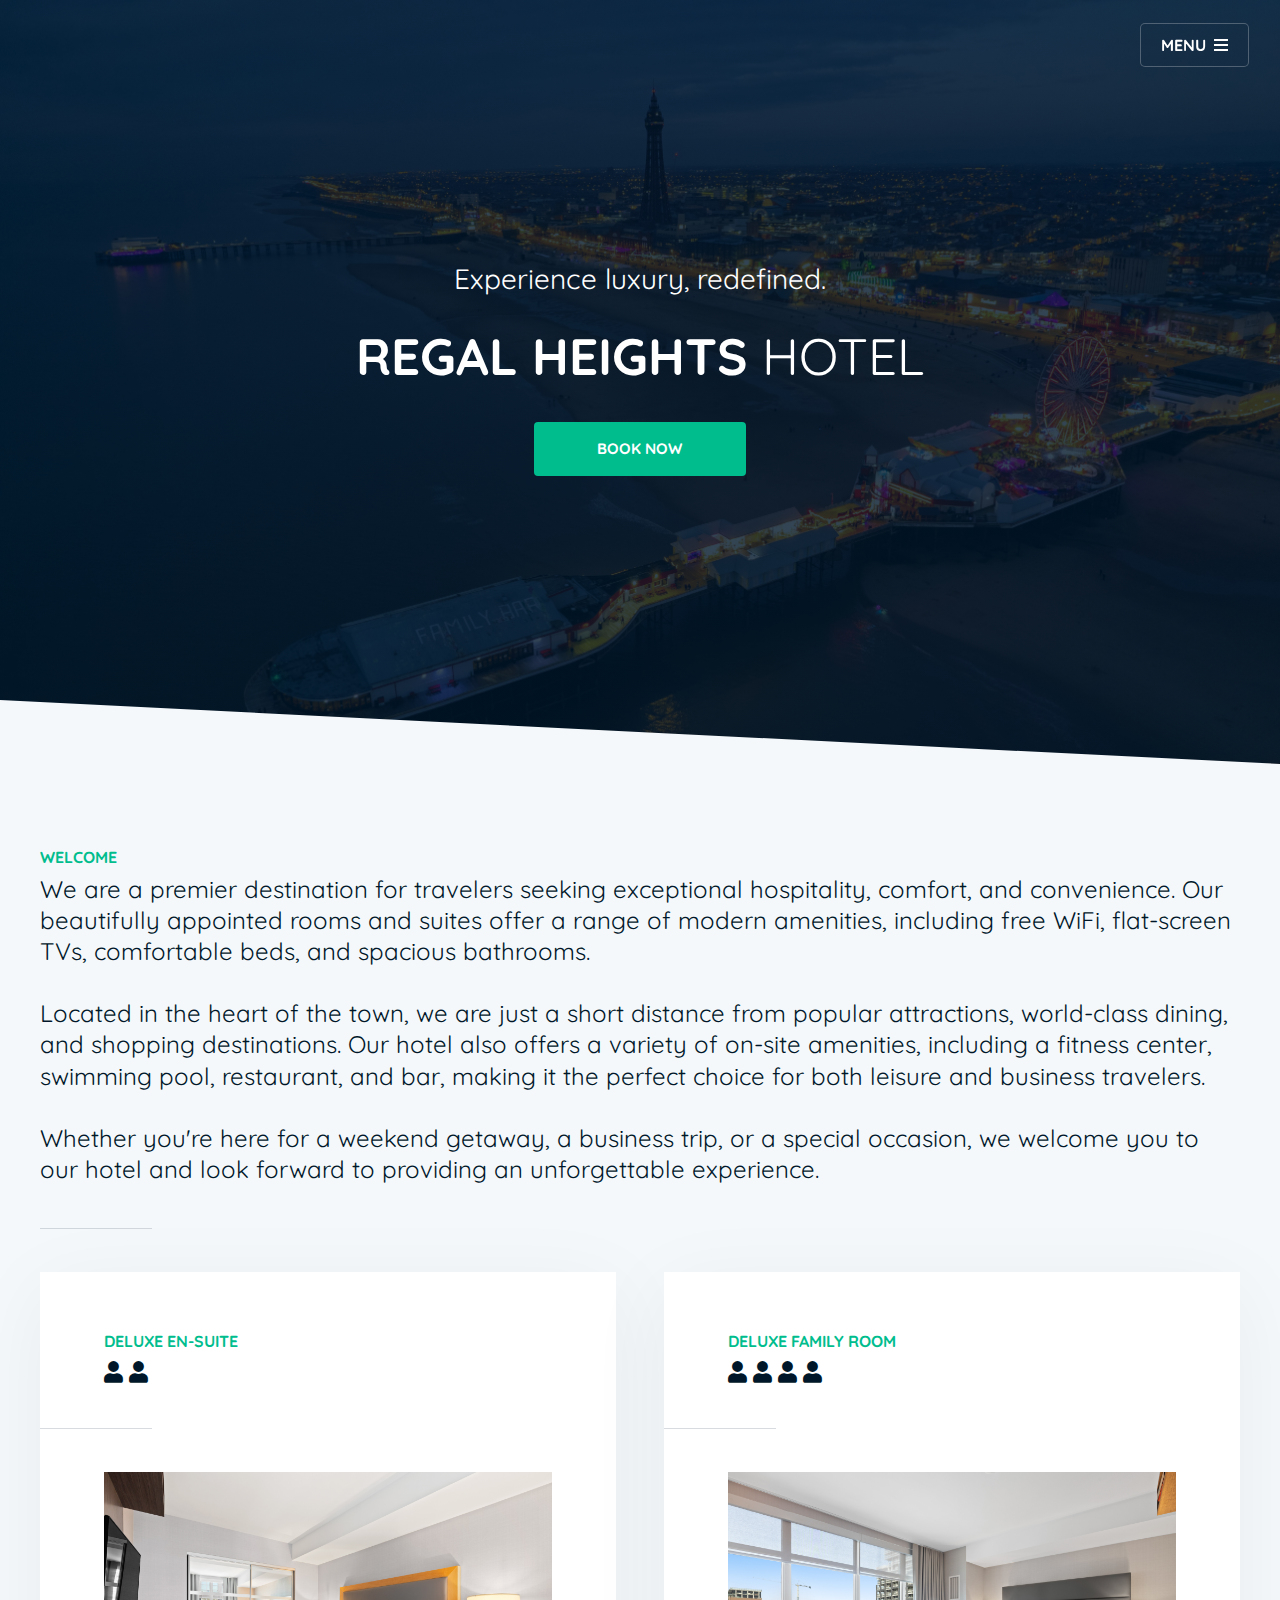
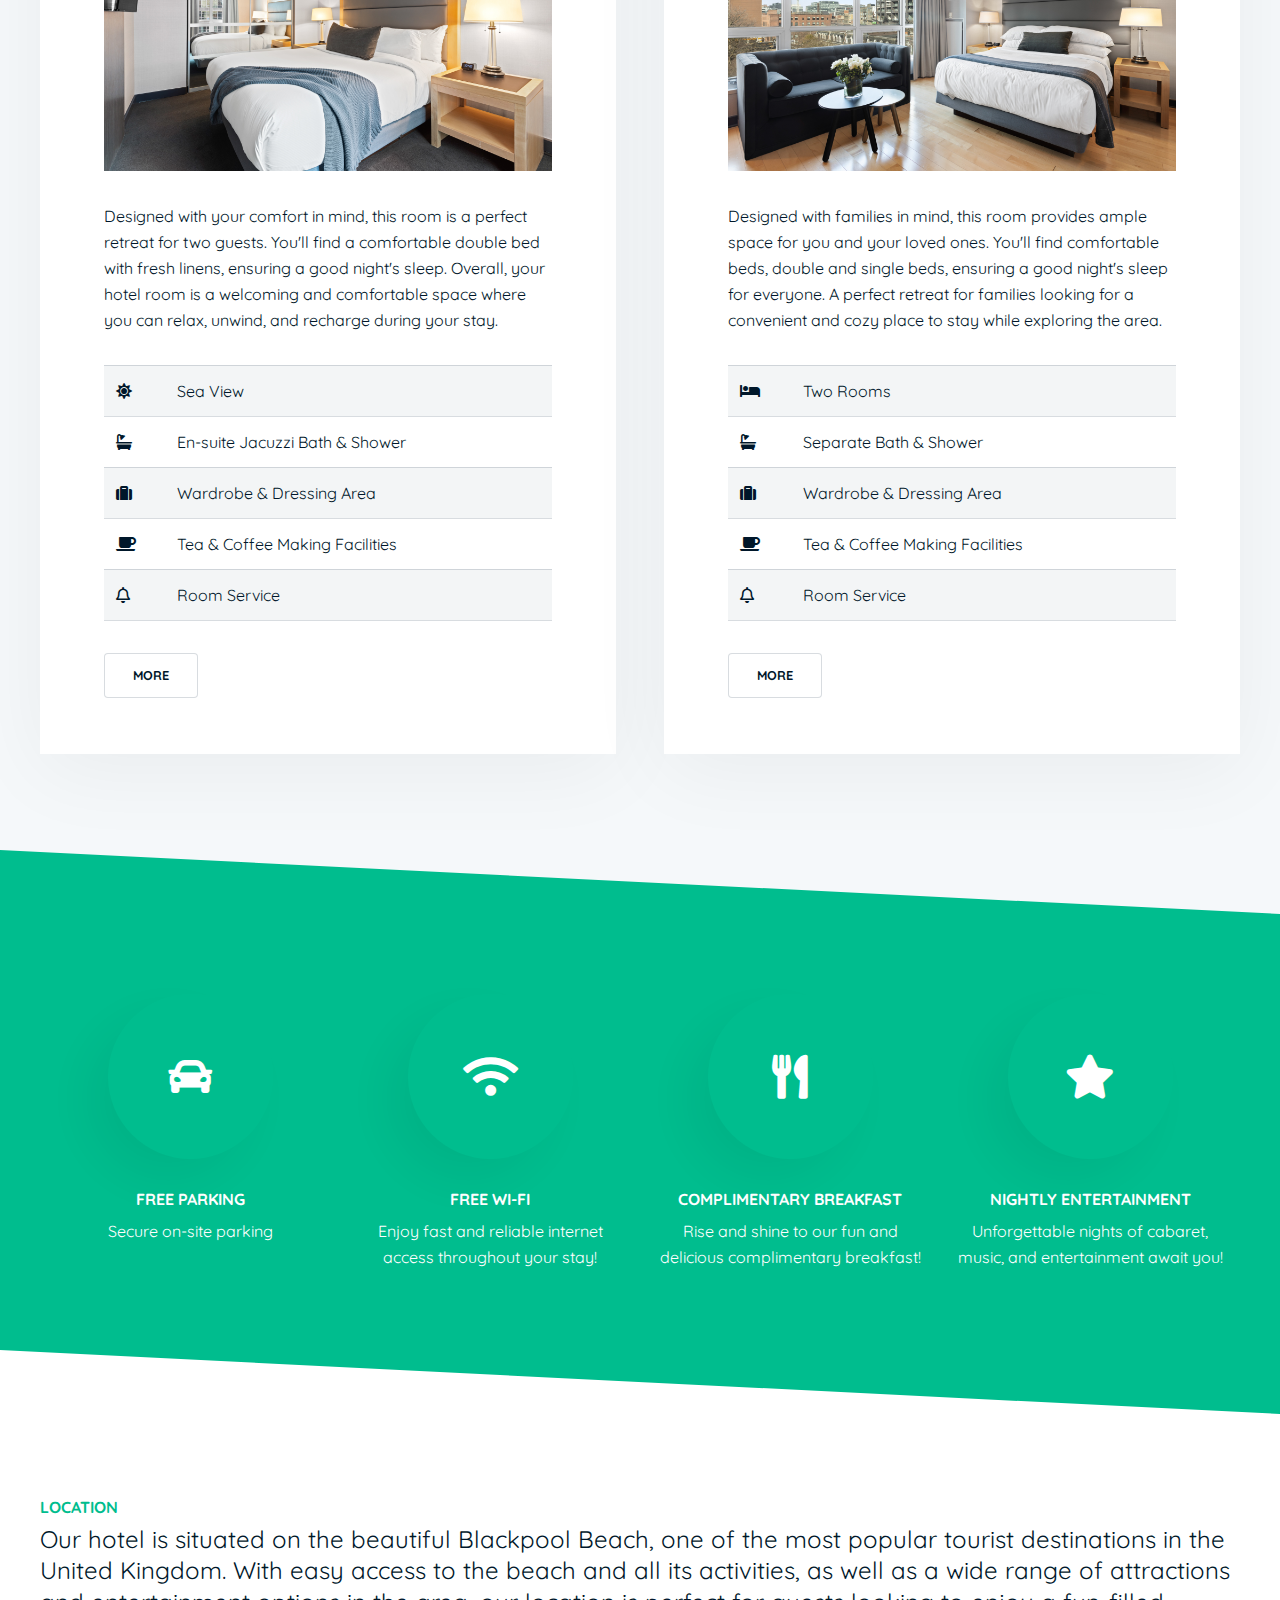
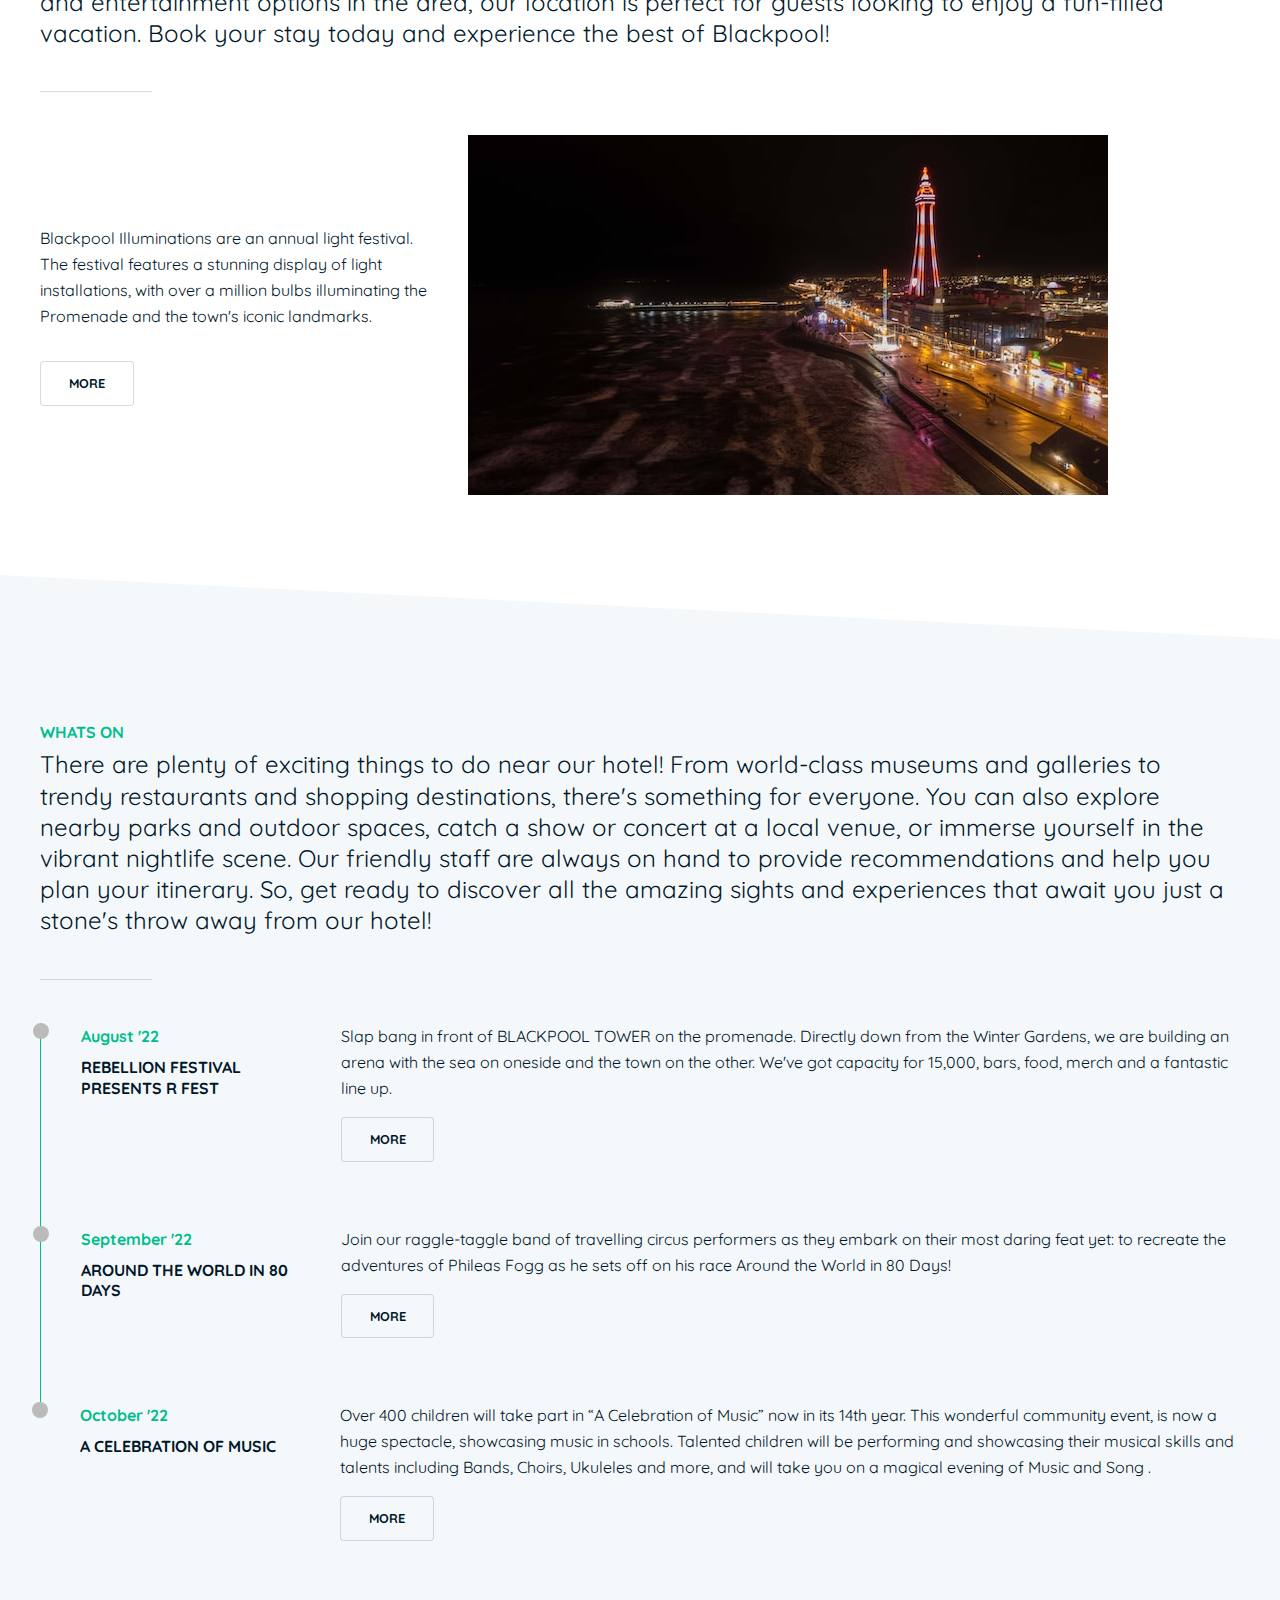
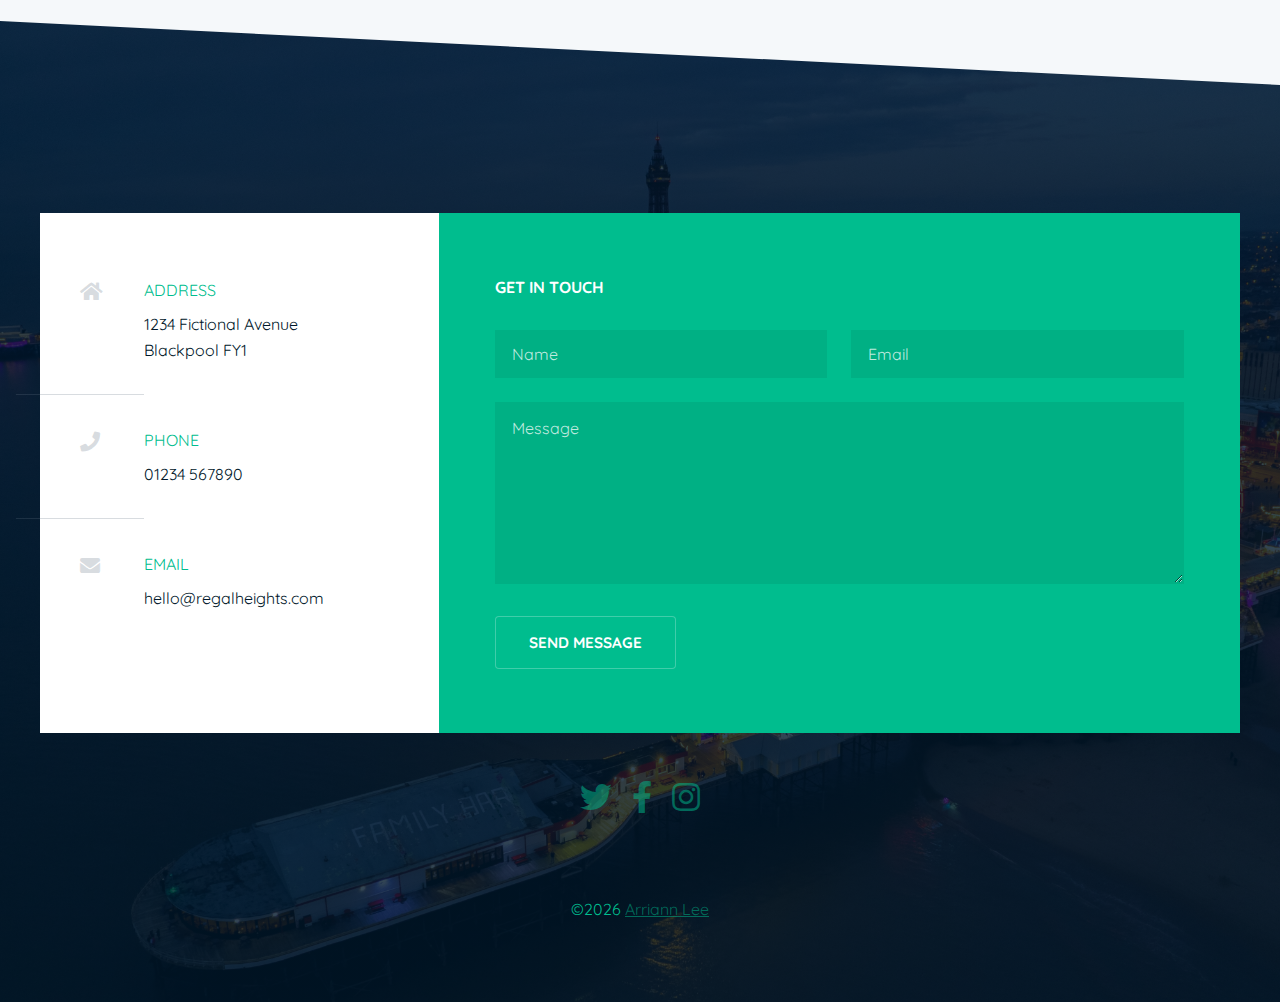
==== commit d78e9e7c: "changed background colors" ====
--- a/index.html
+++ b/index.html
@@ -18,7 +18,7 @@
 
 				<!-- Header -->
 					<header id="header" class="alt">
-						<span class="logo"><a href="index.html">REGAL HEIGHTS</a> <span>hotel</span></span>
+						<!-- <span class="logo"><a href="index.html">REGAL HEIGHTS</a> <span>hotel</span></span> -->
 						<a href="#menu">Menu</a>
 					</header>
 
@@ -291,14 +291,11 @@
                                 <li><a href="#" class="icon brands fa-twitter"><span class="label">Twitter</span></a></li>
                                 <li><a href="#" class="icon brands fa-facebook-f"><span class="label">Facebook</span></a></li>
                                 <li><a href="#" class="icon brands fa-instagram"><span class="label">Instagram</span></a></li>
-                                <li><a href="#" class="icon brands fa-github"><span class="label">Github</span></a></li>
-                                <li><a href="#" class="icon brands fa-dribbble"><span class="label">Dribbble</span></a></li>
-                                <li><a href="#" class="icon brands fa-tumblr"><span class="label">Tumblr</span></a></li>
                             </ul>                            
                         </section>
 						<div class="copyright">
-							&copy; <a href="https://www.arriannlee.com" class="copywrightColor">Arriann Lee</a>
-						</div>
+              <p>&copy;<script>document.write(new Date().getFullYear())</script> <a href="https://www.arriannlee.com" target="_blank">Arriann Lee</a></p>
+            </div>
 					</footer>
 			</div>
 
--- a/assets/css/main.css
+++ b/assets/css/main.css
@@ -1,11 +1,6 @@
 @import url(fontawesome-all.min.css);
 @import url("https://fonts.googleapis.com/css?family=Quicksand:400,700");
 
-/*
-	Atmosphere by Pixelarity
-	pixelarity.com | hello@pixelarity.com
-	License: pixelarity.com/license
-*/
 
 html, body, div, span, applet, object,
 iframe, h1, h2, h3, h4, h5, h6, p, blockquote,
@@ -117,7 +112,7 @@
 
 	body {
 		background-color: #fff;
-		color: #637485;
+		color: #00172a;
 	}
 
 	body, input, select, textarea {
@@ -314,19 +309,21 @@
 	}
 
 	input, select, textarea {
-		color: #637485;
+		color: #00172a;
 	}
 
 	a {
-		color: #b7475a;
-	}
+		color: rgba(0, 189, 142, 0.5);
+	}
+
+
 
 	strong, b {
-		color: #637485;
+		color: #00172a;
 	}
 
 	h1, h2, h3, h4, h5, h6 {
-		color: #637485;
+		color: #00172a;
 	}
 
 	blockquote {
@@ -1938,7 +1935,7 @@
 	.button {
 		background-color: transparent;
 		box-shadow: inset 0 0 0 1px rgba(99, 116, 133, 0.25);
-		color: #637485 !important;
+		color: #00172a !important;
 	}
 
 		input[type="submit"]:hover, input[type="submit"]:focus,
@@ -1966,7 +1963,7 @@
 		input[type="button"].icon:before,
 		button.icon:before,
 		.button.icon:before {
-			color: #bbb;
+			color: #;
 		}
 
 		input[type="submit"].primary,
@@ -1975,7 +1972,7 @@
 		button.primary,
 		.button.primary {
 			box-shadow: none;
-			background-color: #b7475a;
+			background-color: #00bd8e;
 			color: #ffffff !important;
 		}
 
@@ -2229,7 +2226,7 @@
 	}
 
 	label {
-		color: #637485;
+		color: #00172a;
 	}
 
 	input[type="text"],
@@ -2246,8 +2243,8 @@
 		input[type="email"]:focus,
 		select:focus,
 		textarea:focus {
-			border-color: #b7475a;
-			box-shadow: 0 0 0 1px #b7475a;
+			border-color: #00bd8e;
+			box-shadow: 0 0 0 1px #00bd8e;
 		}
 
 	select {
@@ -2255,13 +2252,13 @@
 	}
 
 		select option {
-			color: #637485;
+			color: #00172a;
 			background: #fff;
 		}
 
 	input[type="checkbox"] + label,
 	input[type="radio"] + label {
-		color: #637485;
+		color: #00172a;
 	}
 
 		input[type="checkbox"] + label:before,
@@ -2272,15 +2269,15 @@
 
 	input[type="checkbox"]:checked + label:before,
 	input[type="radio"]:checked + label:before {
-		background-color: #b7475a;
-		border-color: #b7475a;
+		background-color: #00bd8e;
+		border-color: #00bd8e;
 		color: #ffffff;
 	}
 
 	input[type="checkbox"]:focus + label:before,
 	input[type="radio"]:focus + label:before {
-		border-color: #b7475a;
-		box-shadow: 0 0 0 1px #b7475a;
+		border-color: #00bd8e;
+		box-shadow: 0 0 0 1px #00bd8e;
 	}
 
 	::-webkit-input-placeholder {
@@ -2339,7 +2336,6 @@
 /* Image */
 
 	.image {
-		border: 0;
 		display: inline-block;
 		position: relative;
 	}
@@ -2678,7 +2674,7 @@
 	}
 
 	header.major p {
-		color: #b7475a;
+		color: #00bd8e;
 	}
 
 	header.major:after {
@@ -2757,7 +2753,7 @@
 		}
 
 	table th {
-		color: #637485;
+		color: #00172a;
 	}
 
 	table thead {
@@ -3096,7 +3092,7 @@
 		}
 
 	.timeline header p {
-		color: #b7475a;
+		color: #bbb;
 	}
 
 /* Wrapper */
@@ -3148,7 +3144,7 @@
 			}
 
 		.wrapper.style1 {
-			background-color: #b7475a;
+			background-color: #00bd8e;
 			color: #ffffff;
 		}
 
@@ -3230,7 +3226,7 @@
 				.wrapper.style1 .button.primary {
 					box-shadow: none;
 					background-color: #ffffff;
-					color: #b7475a !important;
+					color: #00bd8e !important;
 				}
 
 					.wrapper.style1 input[type="submit"].primary.icon:before,
@@ -3238,7 +3234,7 @@
 					.wrapper.style1 input[type="button"].primary.icon:before,
 					.wrapper.style1 button.primary.icon:before,
 					.wrapper.style1 .button.primary.icon:before {
-						color: #b7475a !important;
+						color: #00bd8e !important;
 					}
 
 			.wrapper.style1 label {
@@ -3269,7 +3265,7 @@
 
 				.wrapper.style1 select option {
 					color: #ffffff;
-					background: #b7475a;
+					background: #00bd8e;
 				}
 
 			.wrapper.style1 input[type="checkbox"] + label,
@@ -3287,7 +3283,7 @@
 			.wrapper.style1 input[type="radio"]:checked + label:before {
 				background-color: #ffffff;
 				border-color: #ffffff;
-				color: #b7475a;
+				color: #00bd8e;
 			}
 
 			.wrapper.style1 input[type="checkbox"]:focus + label:before,
@@ -3373,28 +3369,28 @@
 			}
 
 			.wrapper.style1:before, .wrapper.style1:after {
-				background-image: url("data:image/svg+xml;charset=utf8,%3Csvg xmlns='http://www.w3.org/2000/svg' width='100' height='100' viewBox='0 0 100 100' preserveAspectRatio='none'%3E%3Cpolygon points='0,0 0,100 100,100' style='fill:%23b7475a%3B' /%3E%3C/svg%3E");
+				background-image: url("data:image/svg+xml;charset=utf8,%3Csvg xmlns='http://www.w3.org/2000/svg' width='100' height='100' viewBox='0 0 100 100' preserveAspectRatio='none'%3E%3Cpolygon points='0,0 0,100 100,100' style='fill:%2300bd8e%3B' /%3E%3C/svg%3E");
 			}
 
 		.wrapper.style2 {
 			background-color: #f5f8fa;
-			color: #637485;
+			color: #00172a;
 		}
 
 			.wrapper.style2 input, .wrapper.style2 select, .wrapper.style2 textarea {
-				color: #637485;
+				color: #00172a;
 			}
 
 			.wrapper.style2 a {
-				color: #b7475a;
+				color: #00bd8e;
 			}
 
 			.wrapper.style2 strong, .wrapper.style2 b {
-				color: #637485;
+				color: #00172a;
 			}
 
 			.wrapper.style2 h1, .wrapper.style2 h2, .wrapper.style2 h3, .wrapper.style2 h4, .wrapper.style2 h5, .wrapper.style2 h6 {
-				color: #637485;
+				color: #00172a;
 			}
 
 			.wrapper.style2 blockquote {
@@ -3421,7 +3417,7 @@
 			.wrapper.style2 .button {
 				background-color: transparent;
 				box-shadow: inset 0 0 0 1px rgba(99, 116, 133, 0.25);
-				color: #637485 !important;
+				color: #00172a !important;
 			}
 
 				.wrapper.style2 input[type="submit"]:hover, .wrapper.style2 input[type="submit"]:focus,
@@ -3458,7 +3454,7 @@
 				.wrapper.style2 button.primary,
 				.wrapper.style2 .button.primary {
 					box-shadow: none;
-					background-color: #b7475a;
+					background-color: #00bd8e;
 					color: #ffffff !important;
 				}
 
@@ -3491,7 +3487,7 @@
 					}
 
 			.wrapper.style2 label {
-				color: #637485;
+				color: #00172a;
 			}
 
 			.wrapper.style2 input[type="text"],
@@ -3508,8 +3504,8 @@
 				.wrapper.style2 input[type="email"]:focus,
 				.wrapper.style2 select:focus,
 				.wrapper.style2 textarea:focus {
-					border-color: #b7475a;
-					box-shadow: 0 0 0 1px #b7475a;
+					border-color: #00bd8e;
+					box-shadow: 0 0 0 1px #00bd8e;
 				}
 
 			.wrapper.style2 select {
@@ -3517,13 +3513,13 @@
 			}
 
 				.wrapper.style2 select option {
-					color: #637485;
+					color: #00172a;
 					background: #f5f8fa;
 				}
 
 			.wrapper.style2 input[type="checkbox"] + label,
 			.wrapper.style2 input[type="radio"] + label {
-				color: #637485;
+				color: #00172a;
 			}
 
 				.wrapper.style2 input[type="checkbox"] + label:before,
@@ -3534,15 +3530,15 @@
 
 			.wrapper.style2 input[type="checkbox"]:checked + label:before,
 			.wrapper.style2 input[type="radio"]:checked + label:before {
-				background-color: #b7475a;
-				border-color: #b7475a;
+				background-color: #00bd8e;
+				border-color: #00bd8e;
 				color: #ffffff;
 			}
 
 			.wrapper.style2 input[type="checkbox"]:focus + label:before,
 			.wrapper.style2 input[type="radio"]:focus + label:before {
-				border-color: #b7475a;
-				box-shadow: 0 0 0 1px #b7475a;
+				border-color: #00bd8e;
+				box-shadow: 0 0 0 1px #00bd8e;
 			}
 
 			.wrapper.style2 ::-webkit-input-placeholder {
@@ -3574,7 +3570,7 @@
 			}
 
 			.wrapper.style2 header.major p {
-				color: #b7475a;
+				color: #00bd8e;
 			}
 
 			.wrapper.style2 header.major:after {
@@ -3590,7 +3586,7 @@
 				}
 
 			.wrapper.style2 table th {
-				color: #637485;
+				color: #00172a;
 			}
 
 			.wrapper.style2 table thead {
@@ -3610,7 +3606,7 @@
 			}
 
 			.wrapper.style2 .timeline > section {
-				border-color: #bbb;
+				border-color: #00bd8e;
 			}
 
 				.wrapper.style2 .timeline > section:before {
@@ -3618,7 +3614,7 @@
 				}
 
 			.wrapper.style2 .timeline header p {
-				color: #b7475a;
+				color: #00bd8e;
 			}
 
 			.wrapper.style2:before, .wrapper.style2:after {
@@ -3696,7 +3692,7 @@
 		-webkit-transition-timing-function: ease-in-out;
 		-ms-transition-timing-function: ease-in-out;
 		transition-timing-function: ease-in-out;
-		background: #3b3d7f;
+		background: #00172a;
 		color: #ffffff;
 		left: 0;
 		padding: 1em;
@@ -3873,7 +3869,7 @@
 		-ms-user-select: none;
 		user-select: none;
 		-webkit-tap-highlight-color: rgba(0, 0, 0, 0);
-		background-color: rgba(51, 50, 97, 0.9);
+		background-color: rgba(0,23,42, 0.9);
 		cursor: default;
 		height: 100%;
 		left: 0;
@@ -3898,7 +3894,7 @@
 			-ms-transition: opacity 0.5s ease, -ms-transform 0.5s ease;
 			transition: opacity 0.5s ease, transform 0.5s ease;
 			-webkit-overflow-scrolling: touch;
-			background: #b7475a;
+			background: #00bd8e;
 			border-radius: 4px;
 			color: #ffffff;
 			display: block;
@@ -3980,7 +3976,7 @@
 				}
 
 					#menu .links li a:hover {
-						color: #b7475a;
+						color: #00bd8e;
 						background-color: #ffffff;
 					}
 
@@ -4022,10 +4018,12 @@
 /* Banner */
 
 	#banner {
-		background-image: -moz-linear-gradient(to top, rgba(64, 63, 135, 0.9), rgba(64, 63, 135, 0.9)), url("../../images/banner.jpg");
-		background-image: -webkit-linear-gradient(to top, rgba(64, 63, 135, 0.9), rgba(64, 63, 135, 0.9)), url("../../images/banner.jpg");
-		background-image: -ms-linear-gradient(to top, rgba(64, 63, 135, 0.9), rgba(64, 63, 135, 0.9)), url("../../images/banner.jpg");
-		background-image: linear-gradient(to top, rgba(64, 63, 135, 0.9), rgba(64, 63, 135, 0.9)), url("../../images/banner.jpg");
+		/* background-image: -moz-linear-gradient(to top, rgba(64, 63, 135, 0.8), rgba(64, 63, 135, 0.8)), url("../../images/banner.jpg"); */
+
+    background-image: -moz-linear-gradient(to top,rgba(0,23,42,0.8), rgba(0,23,42,0.8)), url("../../images/banner.jpg");
+		background-image: -webkit-linear-gradient(to top, rgba(0,23,42,0.8), rgba(0,23,42,0.8)), url("../../images/banner.jpg");
+		background-image: -ms-linear-gradient(to top, rgba(0,23,42,0.8), rgba(0,23,42,0.8)), url("../../images/banner.jpg");
+		background-image: linear-gradient(to top, rgba(0,23,42,0.8), rgba(0,23,42,0.8)), url("../../images/banner.jpg");
 		background-attachment: fixed;
 		background-position: center center;
 		background-size: cover;
@@ -4153,10 +4151,10 @@
 }
 
 	#footer {
-		background-image: -moz-linear-gradient(to top, rgba(64, 63, 135, 0.9), rgba(64, 63, 135, 0.9)), url("../../images/banner.jpg");
-		background-image: -webkit-linear-gradient(to top, rgba(64, 63, 135, 0.9), rgba(64, 63, 135, 0.9)), url("../../images/banner.jpg");
-		background-image: -ms-linear-gradient(to top, rgba(64, 63, 135, 0.9), rgba(64, 63, 135, 0.9)), url("../../images/banner.jpg");
-		background-image: linear-gradient(to top, rgba(64, 63, 135, 0.9), rgba(64, 63, 135, 0.9)), url("../../images/banner.jpg");
+		background-image: -moz-linear-gradient(to top, rgba(64, 63, 135, 0.8), rgba(0,23,42,0.8)), url("../../images/banner.jpg");
+		background-image: -webkit-linear-gradient(to top, rgba(0,23,42,0.8), rgba(0,23,42,0.8)), url("../../images/banner.jpg");
+		background-image: -ms-linear-gradient(to top, rgba(0,23,42,0.8), rgba(0,23,42,0.8)), url("../../images/banner.jpg");
+		background-image: linear-gradient(to top, rgba(0,23,42,0.8), rgba(0,23,42,0.8)), url("../../images/banner.jpg");
 		background-attachment: fixed;
 		background-position: center center;
 		background-size: cover;
@@ -4189,7 +4187,7 @@
 			}
 
 				#footer .contact li strong {
-					color: #b7475a;
+					color: #00bd8e;
 					display: block;
 					margin-bottom: 0.5em;
 					text-transform: uppercase;
@@ -4222,7 +4220,7 @@
 					}
 
 		#footer form {
-			background-color: #b7475a;
+			background-color: #00bd8e;
 			color: #ffffff;
 			-moz-flex-grow: 1;
 			-webkit-flex-grow: 1;
@@ -4310,7 +4308,7 @@
 				#footer form .button.primary {
 					box-shadow: none;
 					background-color: #ffffff;
-					color: #b7475a !important;
+					color: #00bd8e !important;
 				}
 
 					#footer form input[type="submit"].primary.icon:before,
@@ -4318,7 +4316,7 @@
 					#footer form input[type="button"].primary.icon:before,
 					#footer form button.primary.icon:before,
 					#footer form .button.primary.icon:before {
-						color: #b7475a !important;
+						color: #00bd8e !important;
 					}
 
 			#footer form label {
@@ -4349,7 +4347,7 @@
 
 				#footer form select option {
 					color: #ffffff;
-					background: #b7475a;
+					background: #00bd8e;
 				}
 
 			#footer form input[type="checkbox"] + label,
@@ -4367,7 +4365,7 @@
 			#footer form input[type="radio"]:checked + label:before {
 				background-color: #ffffff;
 				border-color: #ffffff;
-				color: #b7475a;
+				color: #00bd8e;
 			}
 
 			#footer form input[type="checkbox"]:focus + label:before,
@@ -4496,7 +4494,7 @@
 			}
 
 		#footer .copyright {
-			color: #bbb;
+			color: #00bd8e;
 			margin-bottom: 3em;
 			padding: 0;
 			text-align: center;
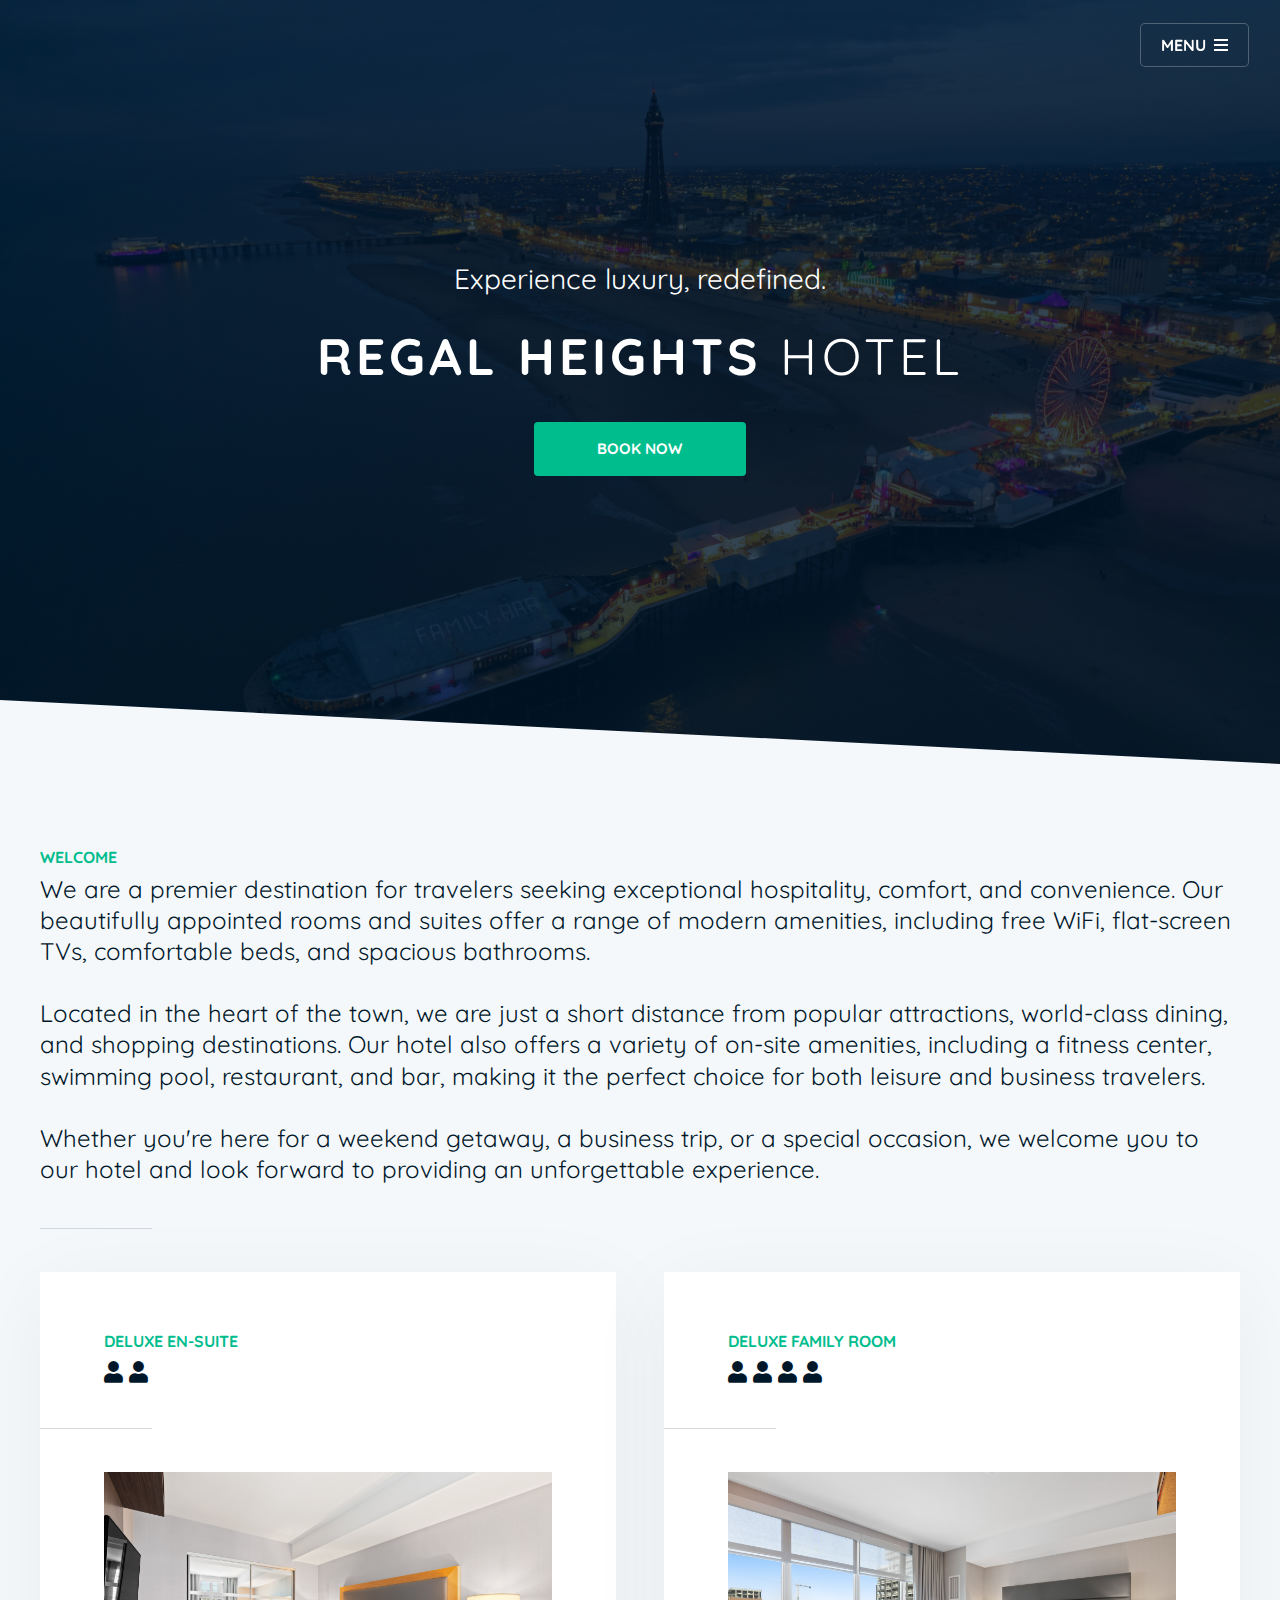
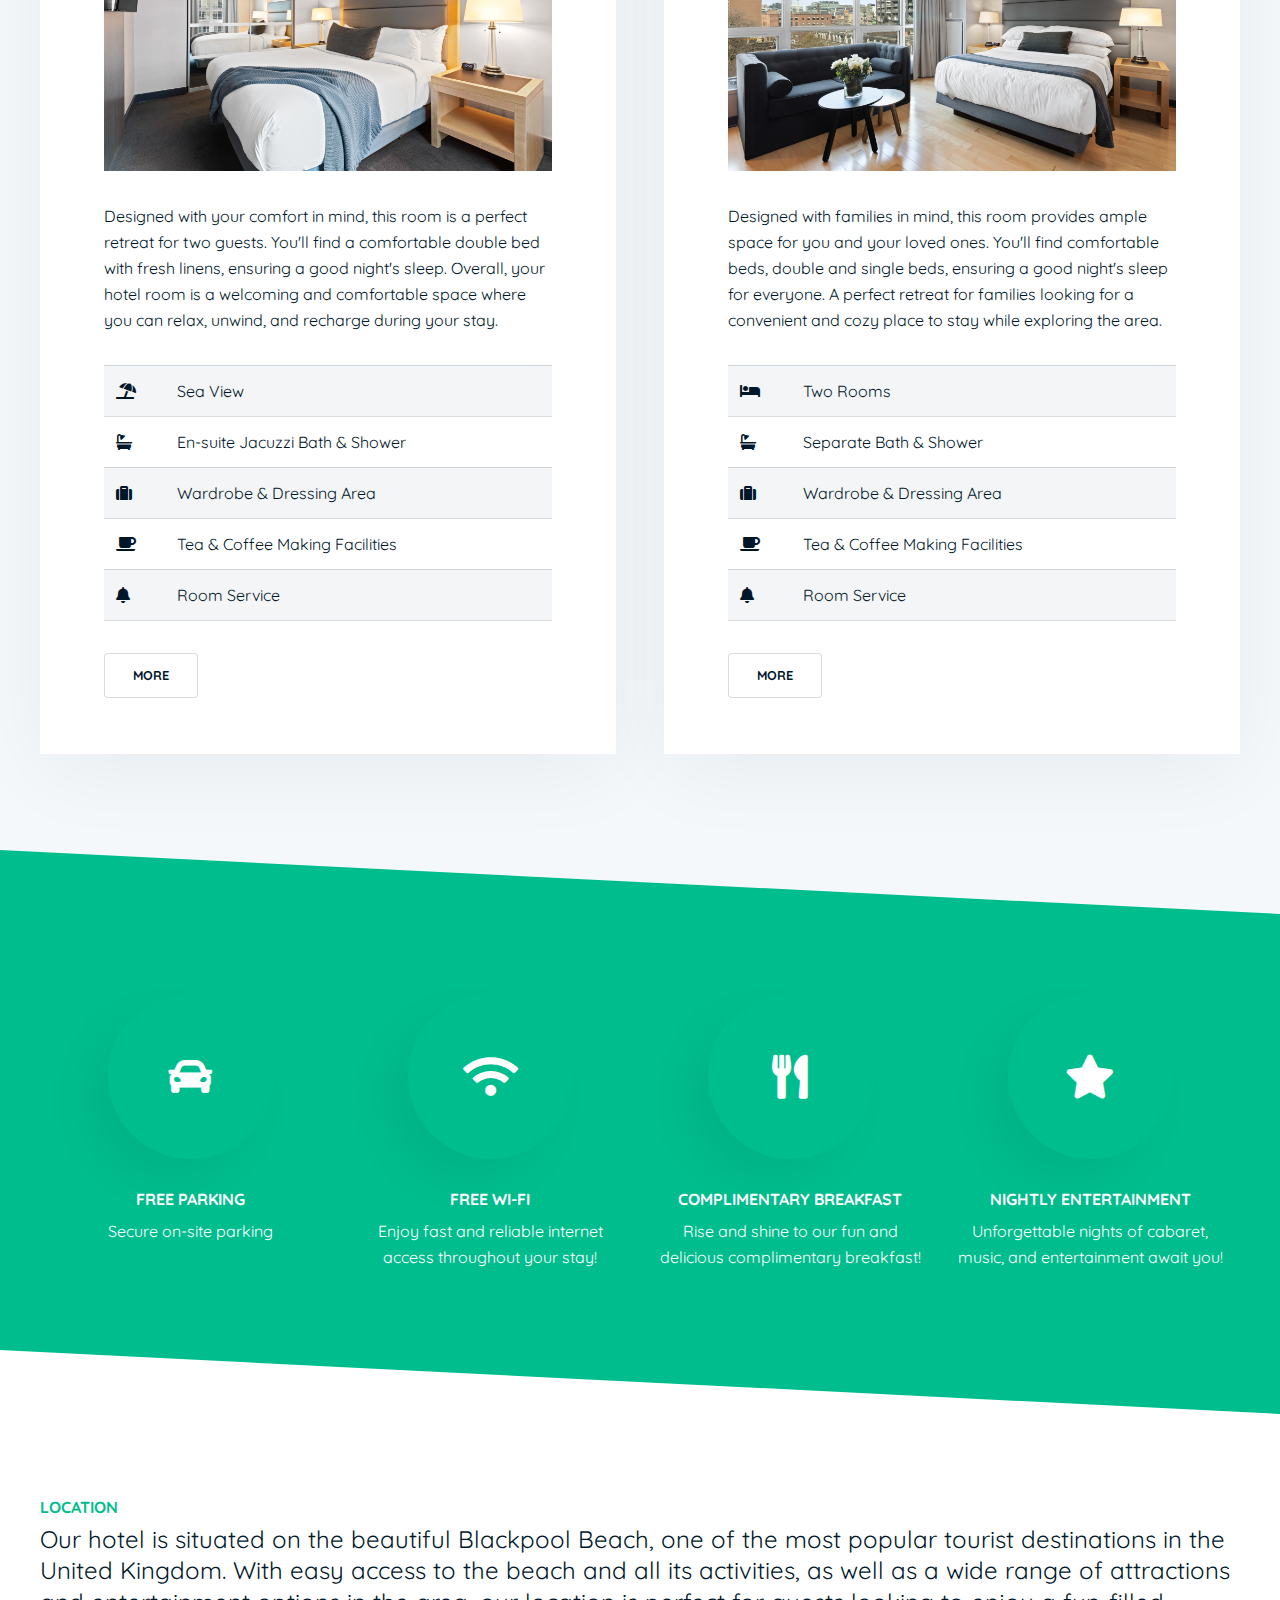
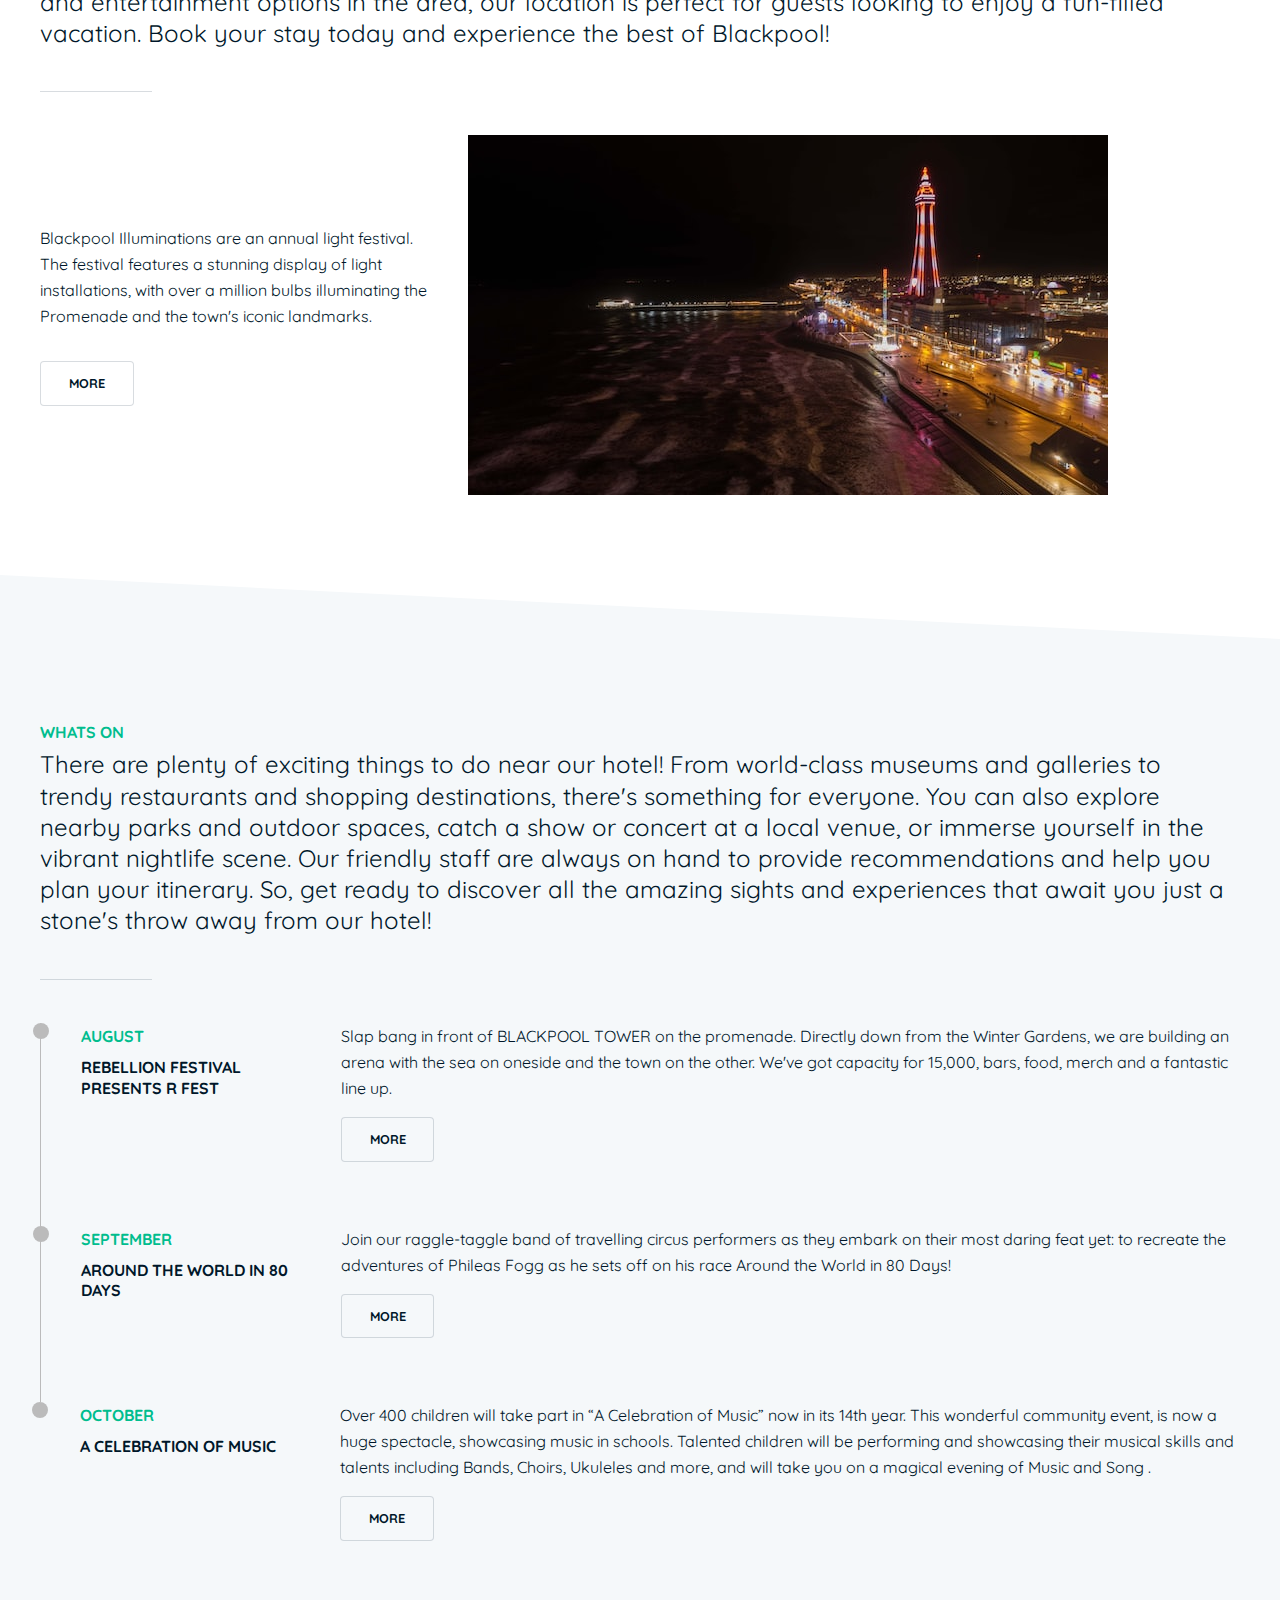
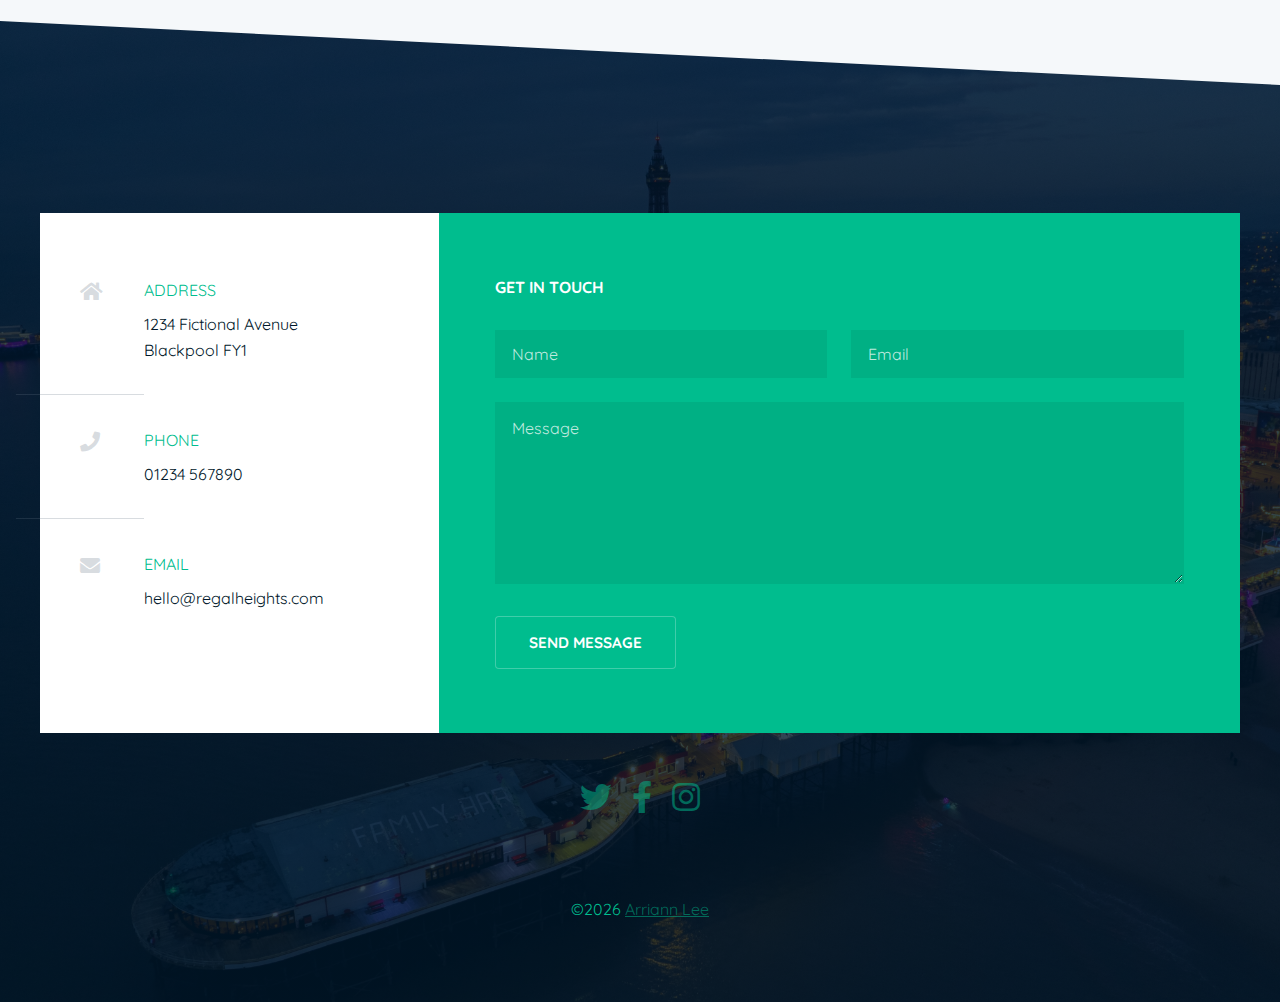
==== commit ec06020b: "updated icons on index page, dates on timeline, and redirects for on-click buttons" ====
--- a/index.html
+++ b/index.html
@@ -77,7 +77,7 @@
 									<table>
                                         <tbody>
                                             <tr>
-                                                <td><span class="icon solid fa-sun"></span></td>
+                                              <td><i class="fas fa-umbrella-beach"></i></td>
                                                 <td>Sea View</td>
                                                 <td></td>
                                             </tr>
@@ -97,14 +97,14 @@
                                                 <td></td>
                                             </tr>
                                             <tr>
-                                                <td><span class="icon regular fa-bell"></span></td>
+                                                <td><span class="icon solid fa-bell"></span></td>
                                                 <td>Room Service</td>
                                                 <td></td>
                                             </tr>
                                         </tbody>
                                     </table>
                                     <ul class="actions">
-										<li><a href="#" class="button">More</a></li>
+										<li><a href="rooms.html" class="button">More</a></li>
 									</ul>
 								</article>
                                 <article>
@@ -138,14 +138,14 @@
                                                 <td></td>
                                             </tr>
                                             <tr>
-                                                <td><span class="icon regular fa-bell"></span></td>
+                                                <td><span class="icon solid fa-bell"></span></td>
                                                 <td>Room Service</td>
                                                 <td></td>
                                             </tr>
                                         </tbody>
                                     </table>
                                     <ul class="actions">
-										<li><a href="#" class="button">More</a></li>
+										<li><a href="rooms.html" class="button">More</a></li>
 									</ul>
 								</article>
 							</section>
@@ -192,7 +192,7 @@
 									<div class="content">
 										<p>Blackpool Illuminations are an annual light festival. The festival features a stunning display of light installations, with over a million bulbs illuminating the Promenade and the town's iconic landmarks.</p>
 										<ul class="actions">
-											<li><a href="#" class="button">More</a></li>
+											<li><a href="#three" class="button">More</a></li>
 										</ul>
 									</div>
 								</article>
@@ -210,37 +210,37 @@
 							<section class="timeline">
 								<section>
 									<header>
-										<p>August '22</p>
+										<p>AUGUST </p>
 										<h4>Rebellion Festival Presents R Fest</h4>
 									</header>
 									<div class="content">
 										<p>Slap bang in front of BLACKPOOL TOWER on the promenade. Directly down from the Winter Gardens, we are building an arena with the sea on oneside and the town on the other. We've got capacity for 15,000, bars, food, merch and a fantastic line up.</p>
 										<ul class="actions">
-											<li><a href="#" class="button">More</a></li>
+											<li><a href="#four" class="button">More</a></li>
 										</ul>
 									</div>
 								</section>
 								<section>
 									<header>
-										<p>September '22</p>
+										<p>SEPTEMBER </p>
 										<h4>Around the World in 80 Days</h4>
 									</header>
 									<div class="content">
 										<p>Join our raggle-taggle band of travelling circus performers as they embark on their most daring feat yet: to recreate the adventures of Phileas Fogg as he sets off on his race Around the World in 80 Days!</p>
 										<ul class="actions">
-											<li><a href="#" class="button">More</a></li>
+											<li><a href="#four" class="button">More</a></li>
 										</ul>
 									</div>
 								</section>
 								<section>
 									<header>
-										<p>October '22</p>
+										<p>OCTOBER </p>
 										<h4>A Celebration of Music</h4>
 									</header>
 									<div class="content">
 										<p>Over 400 children will take part in “A Celebration of Music” now in its 14th year. This wonderful community event, is now a huge spectacle, showcasing music in schools. Talented children will be performing and showcasing their musical skills and talents including Bands, Choirs, Ukuleles and more, and will take you on a magical evening of Music and Song .</p>
 										<ul class="actions">
-											<li><a href="#" class="button">More</a></li>
+											<li><a href="#four" class="button">More</a></li>
 										</ul>
 									</div>
 								</section>
@@ -282,7 +282,7 @@
 									</div>
 								</div>
 								<ul class="actions">
-									<li><input value="Send Message" class="button large" type="submit"></li>
+									<li><input value="Send Message" class="button large" type="button"></li>
 								</ul>
 							</form>
 						</div>
--- a/assets/css/main.css
+++ b/assets/css/main.css
@@ -206,6 +206,7 @@
 
 	h1 {
 		font-size: 1.75em;
+    letter-spacing: 0.08em;
 	}
 
 	h2 {
@@ -1993,7 +1994,8 @@
 			button.primary:focus,
 			.button.primary:hover,
 			.button.primary:focus {
-				background-color: #bf596a;
+				background-color: #fff;
+        color: #00bd8e !important;
 			}
 
 			input[type="submit"].primary:active,
@@ -2001,7 +2003,9 @@
 			input[type="button"].primary:active,
 			button.primary:active,
 			.button.primary:active {
-				background-color: #a54051;
+				background-color: #00bd8e;
+        color: #fff !important;
+
 			}
 
 /* Form */
@@ -3606,7 +3610,7 @@
 			}
 
 			.wrapper.style2 .timeline > section {
-				border-color: #00bd8e;
+				border-color: #bbb;
 			}
 
 				.wrapper.style2 .timeline > section:before {
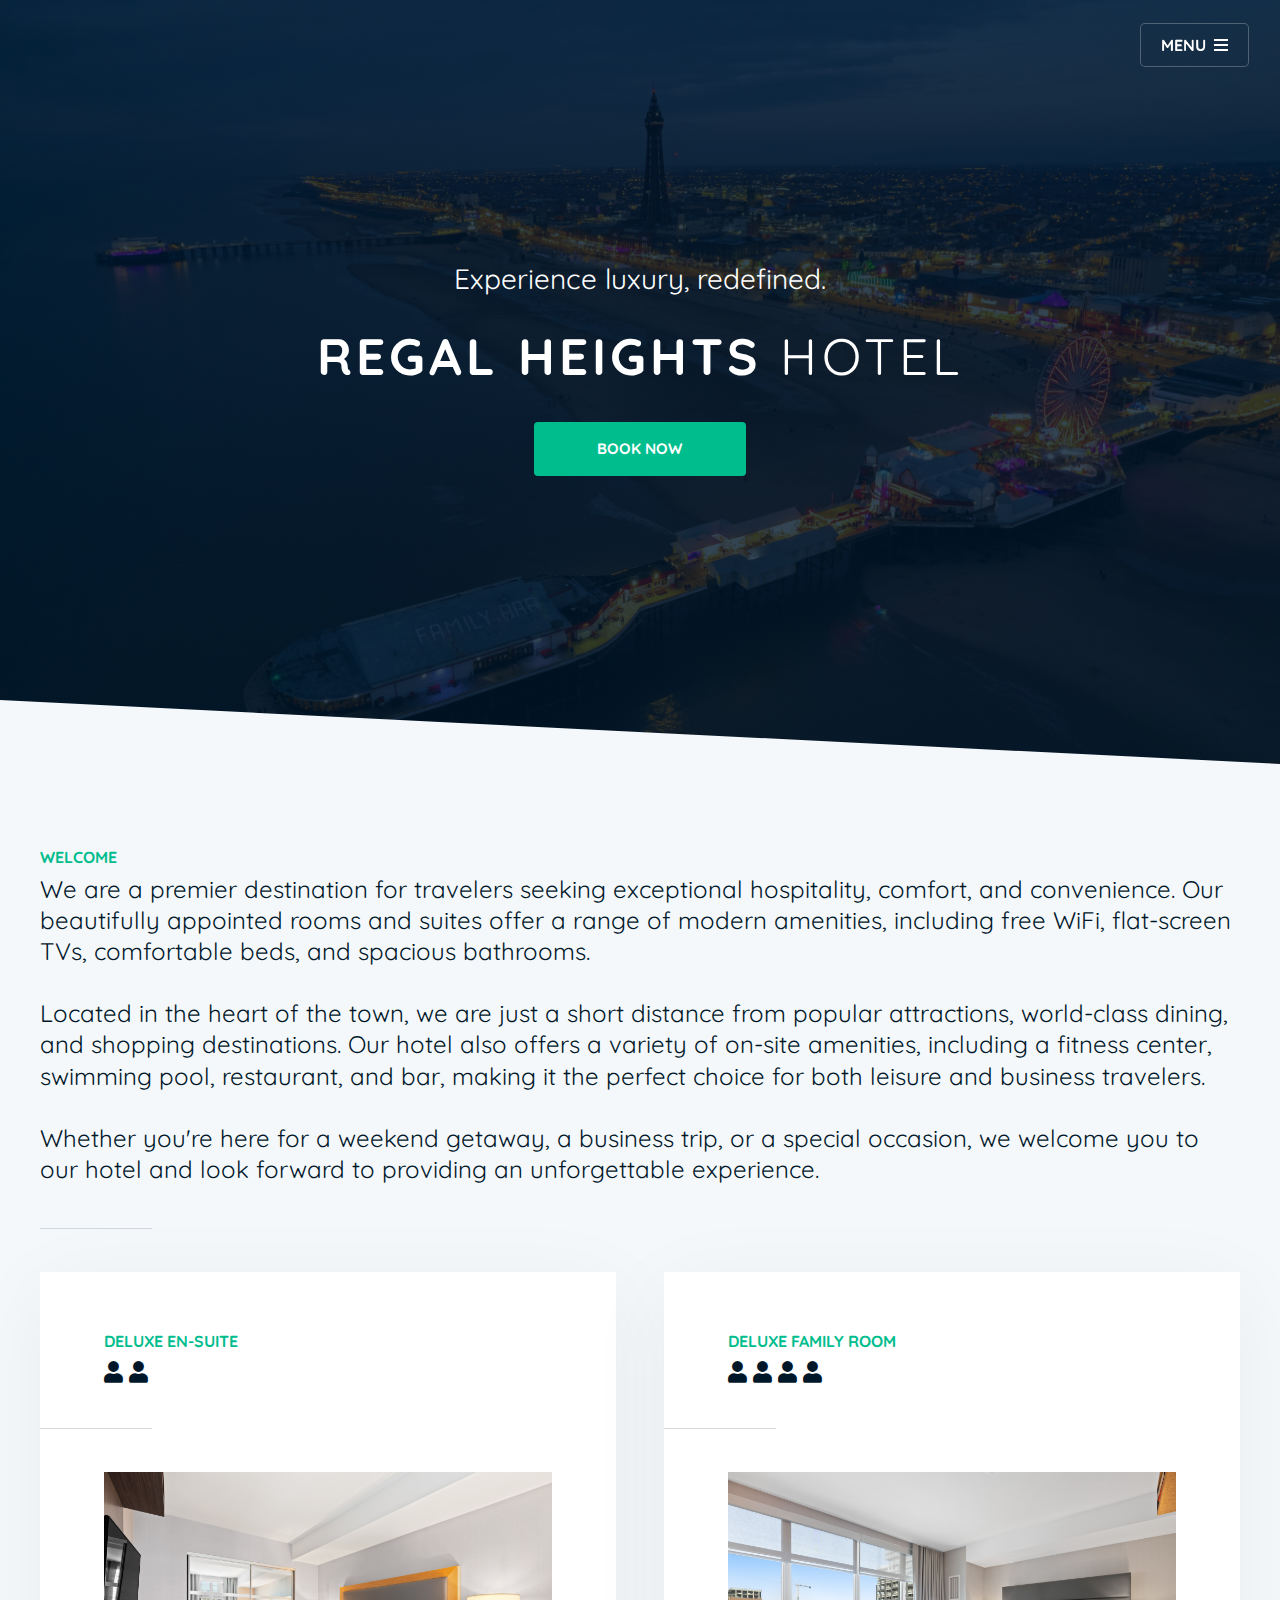
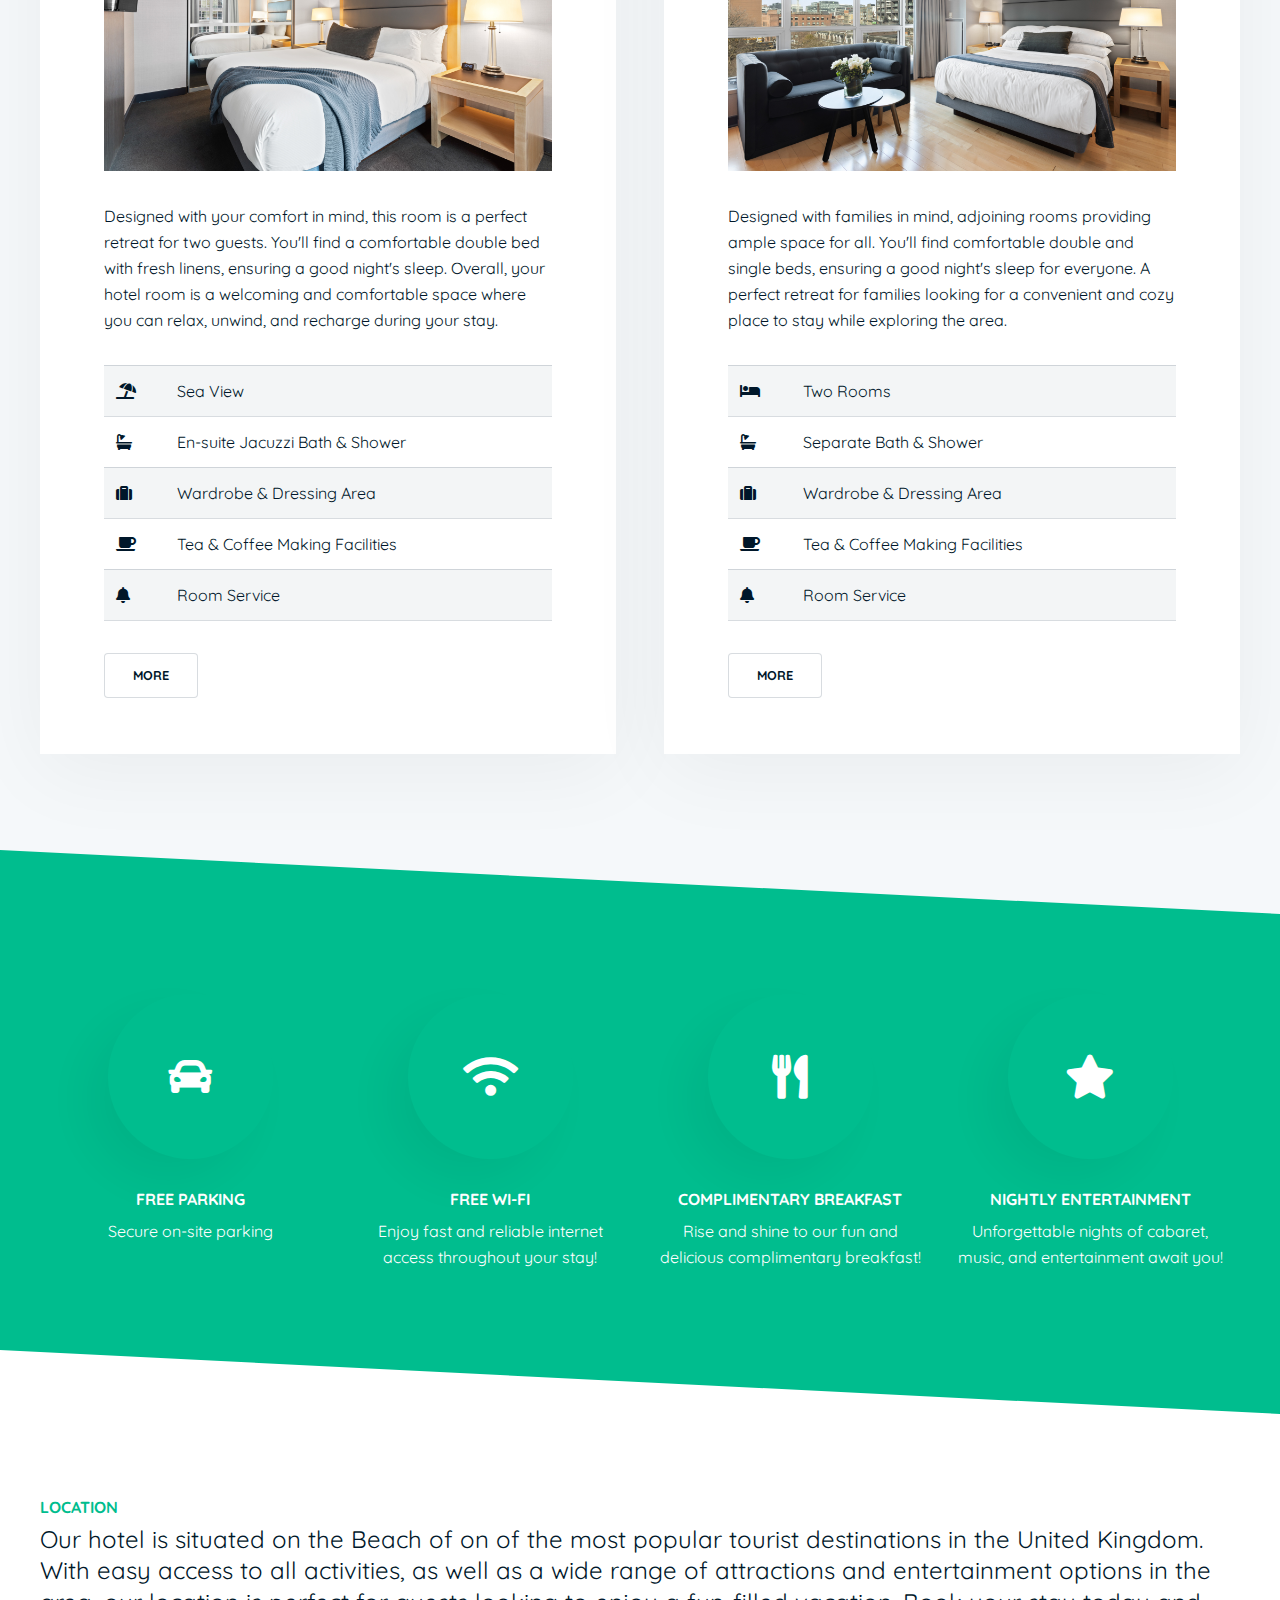
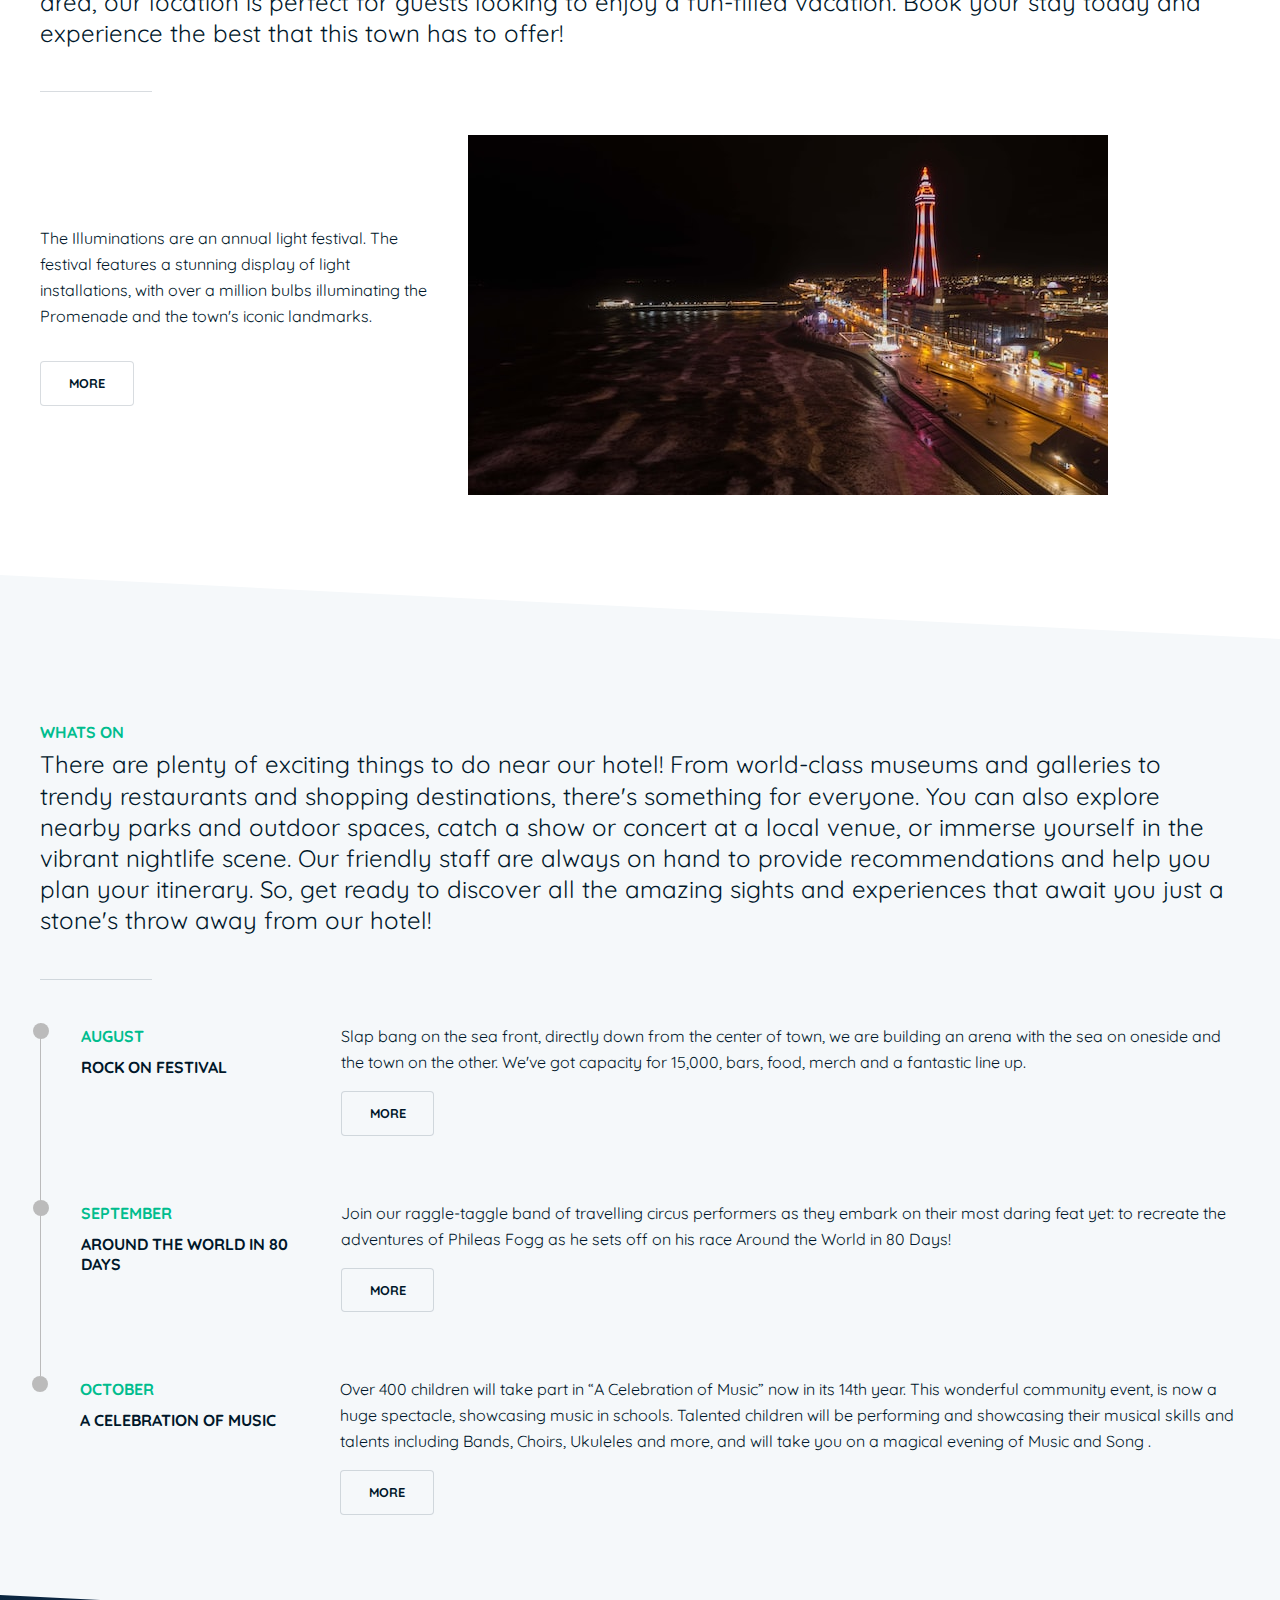
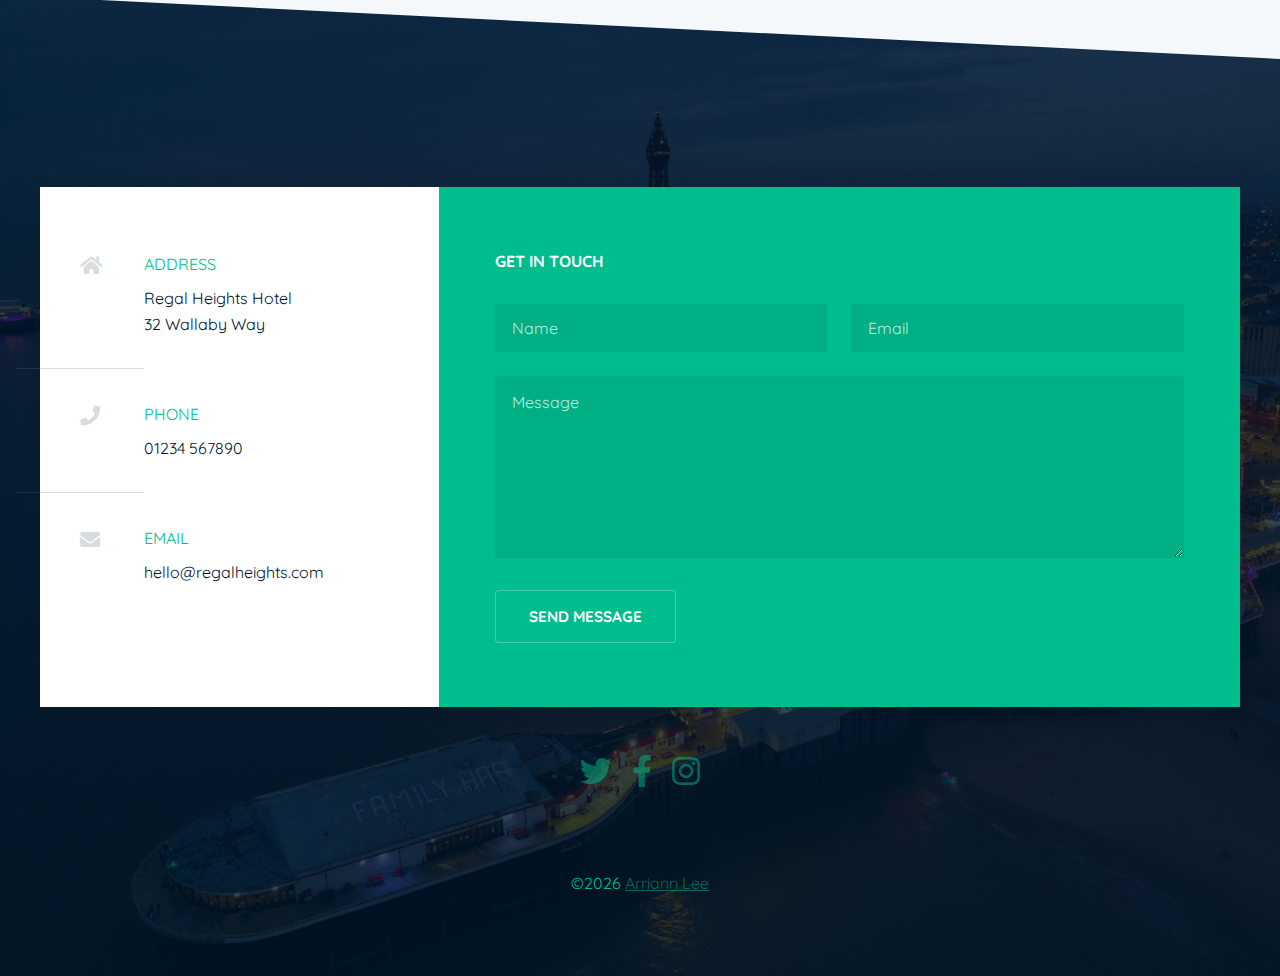
==== commit aefa5258: "spelling mistakes - corrected" ====
--- a/index.html
+++ b/index.html
@@ -8,7 +8,7 @@
         <link rel="apple-touch-icon" sizes="180x180" href="images/favicon_regalhotel/apple-touch-icon.png">
         <link rel="icon" type="image/png" sizes="32x32" href="images/favicon_regalhotel/favicon-32x32.png">
         <link rel="icon" type="image/png" sizes="16x16" href="images/favicon_regalhotel/favicon-16x16.png">
-        <link rel="manifest" href="/site.webmanifest">
+        <link rel="manifest" href="images/favicon_regalhotel/site.webmanifest">
 		<link rel="stylesheet" href="assets/css/main.css" />
 	</head>
 	<body class="is-preload">
@@ -114,7 +114,7 @@
 									</header>
                                     <div class="col-4"><span class="image fit"><img src="images/familybedroom.jpg" alt="" /></span></div>
 
-									<p>Designed with families in mind, this room provides ample space for you and your loved ones. You'll find comfortable beds, double and single beds, ensuring a good night's sleep for everyone. A perfect retreat for families looking for a convenient and cozy place to stay while exploring the area.</p>
+									<p>Designed with families in mind, adjoining rooms providing ample space for all. You'll find comfortable double and single beds, ensuring a good night's sleep for everyone. A perfect retreat for families looking for a convenient and cozy place to stay while exploring the area.</p>
 									<table>
                                         <tbody>
                                             <tr>
@@ -184,13 +184,13 @@
 						<div class="inner">
 							<header class="major alt">
 								<p>Location</p>
-								<h2>Our hotel is situated on the beautiful Blackpool Beach, one of the most popular tourist destinations in the United Kingdom. With easy access to the beach and all its activities, as well as a wide range of attractions and entertainment options in the area, our location is perfect for guests looking to enjoy a fun-filled vacation. Book your stay today and experience the best of Blackpool!</h2>
+								<h2>Our hotel is situated on the Beach of on of the most popular tourist destinations in the United Kingdom. With easy access to all activities, as well as a wide range of attractions and entertainment options in the area, our location is perfect for guests looking to enjoy a fun-filled vacation. Book your stay today and experience the best that this town has to offer!</h2>
 							</header>
 							<section class="posts">
 								<article>
 									<span class="image "><img src="images/illuminations.jpg" alt=""></span>
 									<div class="content">
-										<p>Blackpool Illuminations are an annual light festival. The festival features a stunning display of light installations, with over a million bulbs illuminating the Promenade and the town's iconic landmarks.</p>
+										<p>The Illuminations are an annual light festival. The festival features a stunning display of light installations, with over a million bulbs illuminating the Promenade and the town's iconic landmarks.</p>
 										<ul class="actions">
 											<li><a href="#three" class="button">More</a></li>
 										</ul>
@@ -211,10 +211,10 @@
 								<section>
 									<header>
 										<p>AUGUST </p>
-										<h4>Rebellion Festival Presents R Fest</h4>
+										<h4>Rock on Festival</h4>
 									</header>
 									<div class="content">
-										<p>Slap bang in front of BLACKPOOL TOWER on the promenade. Directly down from the Winter Gardens, we are building an arena with the sea on oneside and the town on the other. We've got capacity for 15,000, bars, food, merch and a fantastic line up.</p>
+										<p>Slap bang on the sea front, directly down from the center of town, we are building an arena with the sea on oneside and the town on the other. We've got capacity for 15,000, bars, food, merch and a fantastic line up.</p>
 										<ul class="actions">
 											<li><a href="#four" class="button">More</a></li>
 										</ul>
@@ -254,7 +254,8 @@
 							<ul class="contact">
 								<li class="icon solid fa-home">
 									<strong>Address</strong>
-									1234 Fictional Avenue<br>Blackpool FY1 
+									Regal Heights Hotel<br />
+                  32 Wallaby Way
 								</li>
 								<li class="icon solid fa-phone">
 									<strong>Phone</strong>
